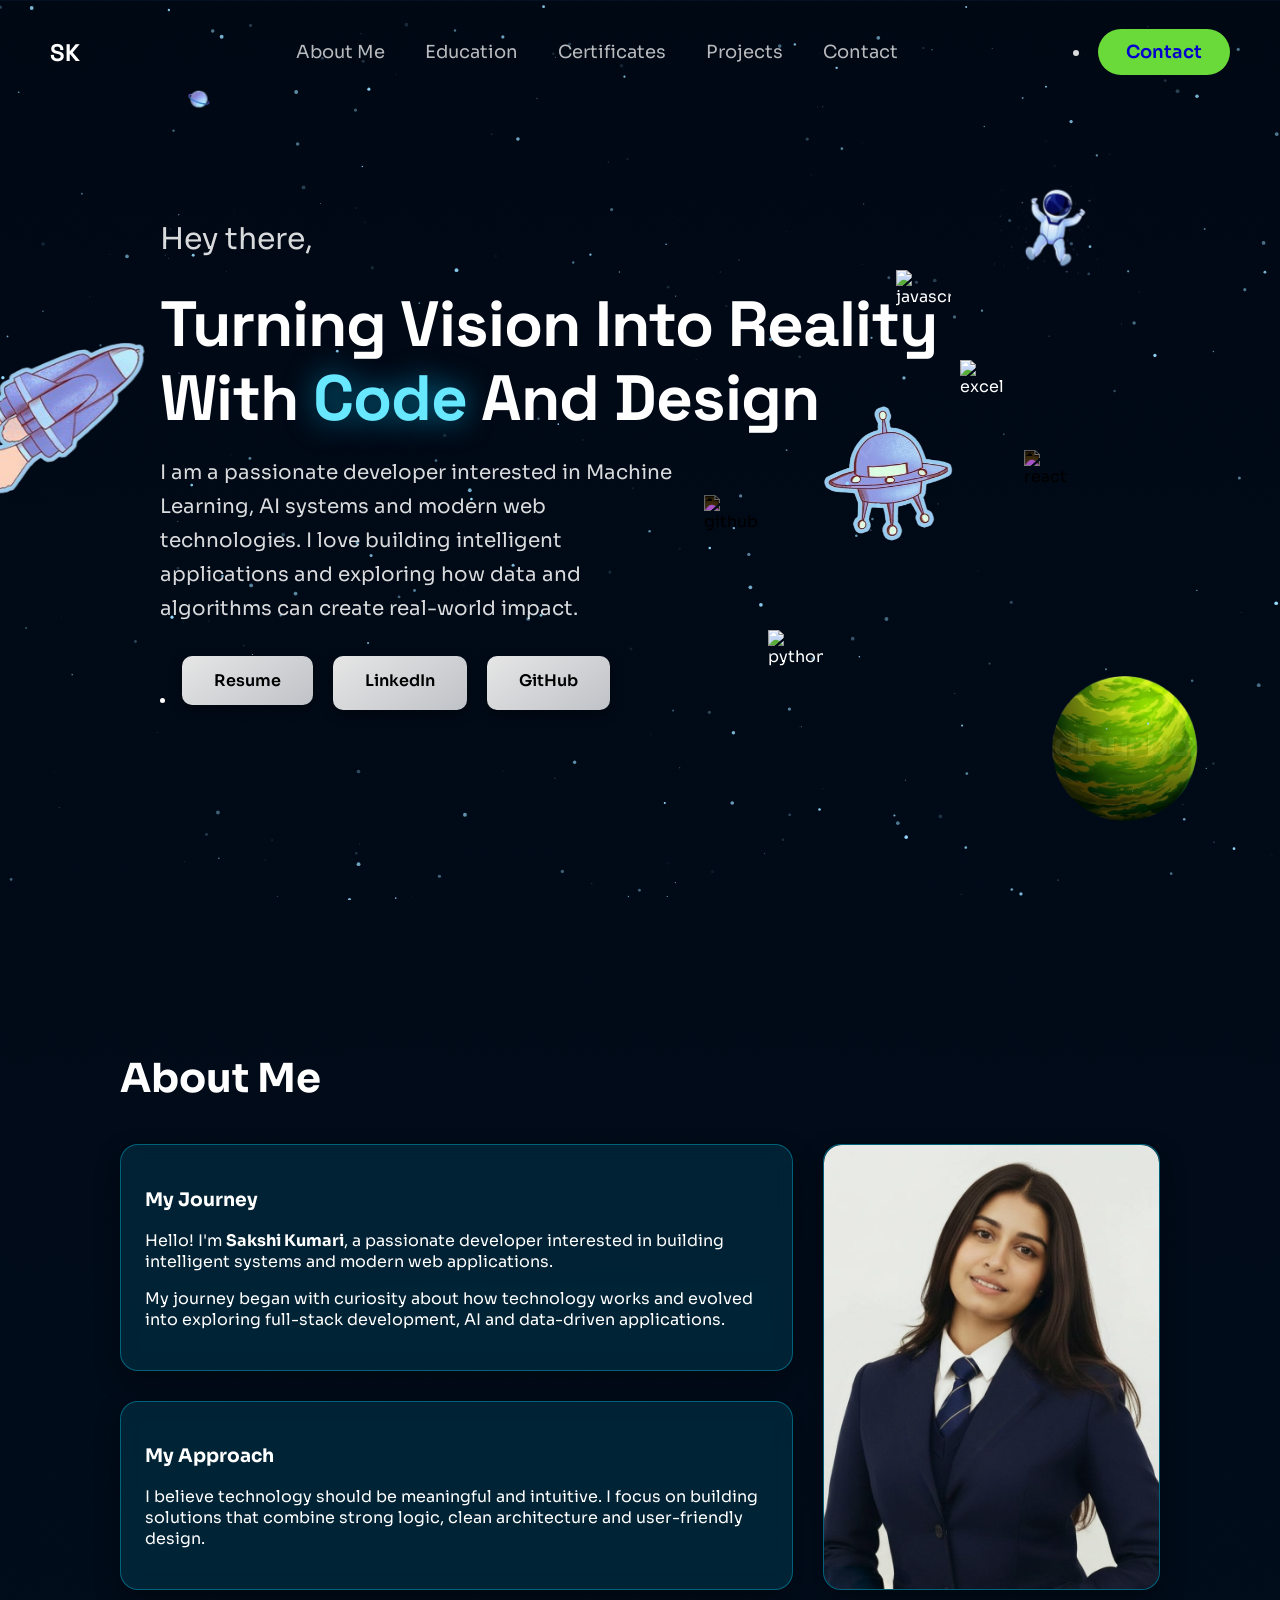
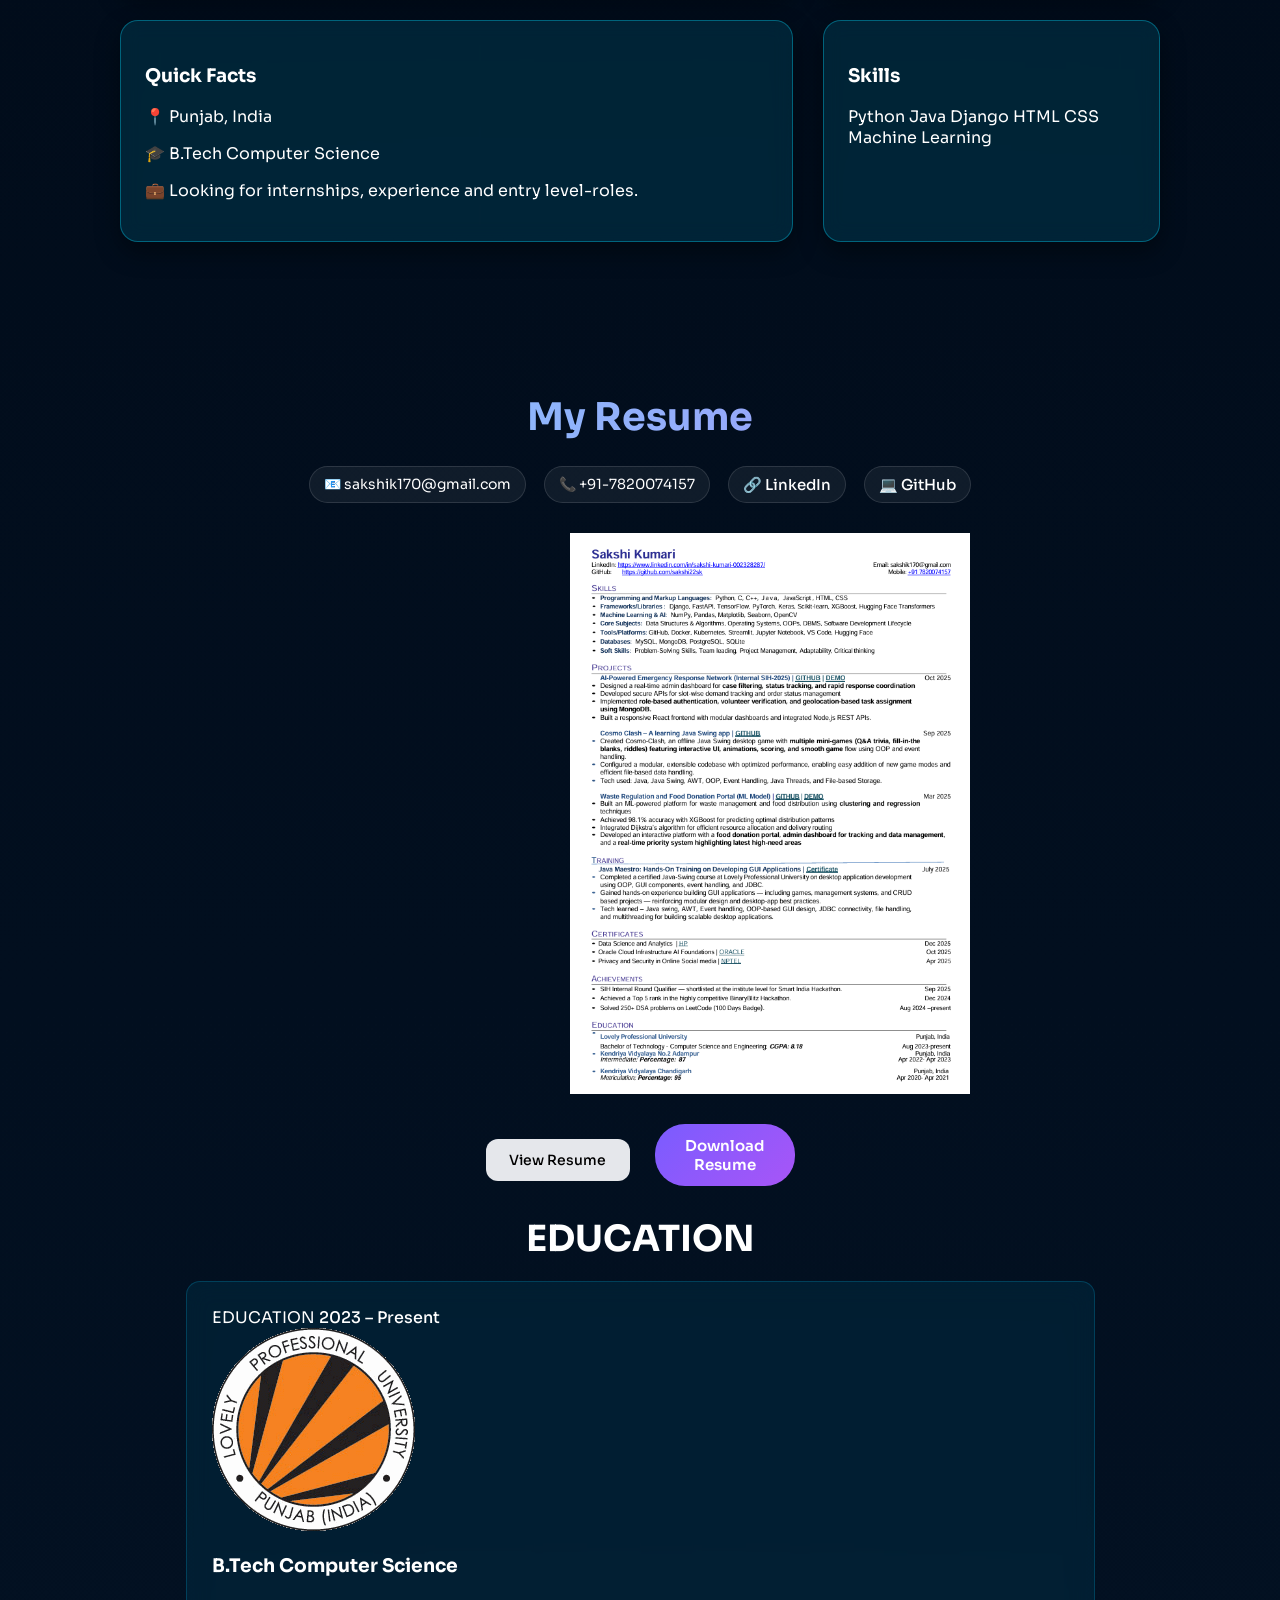
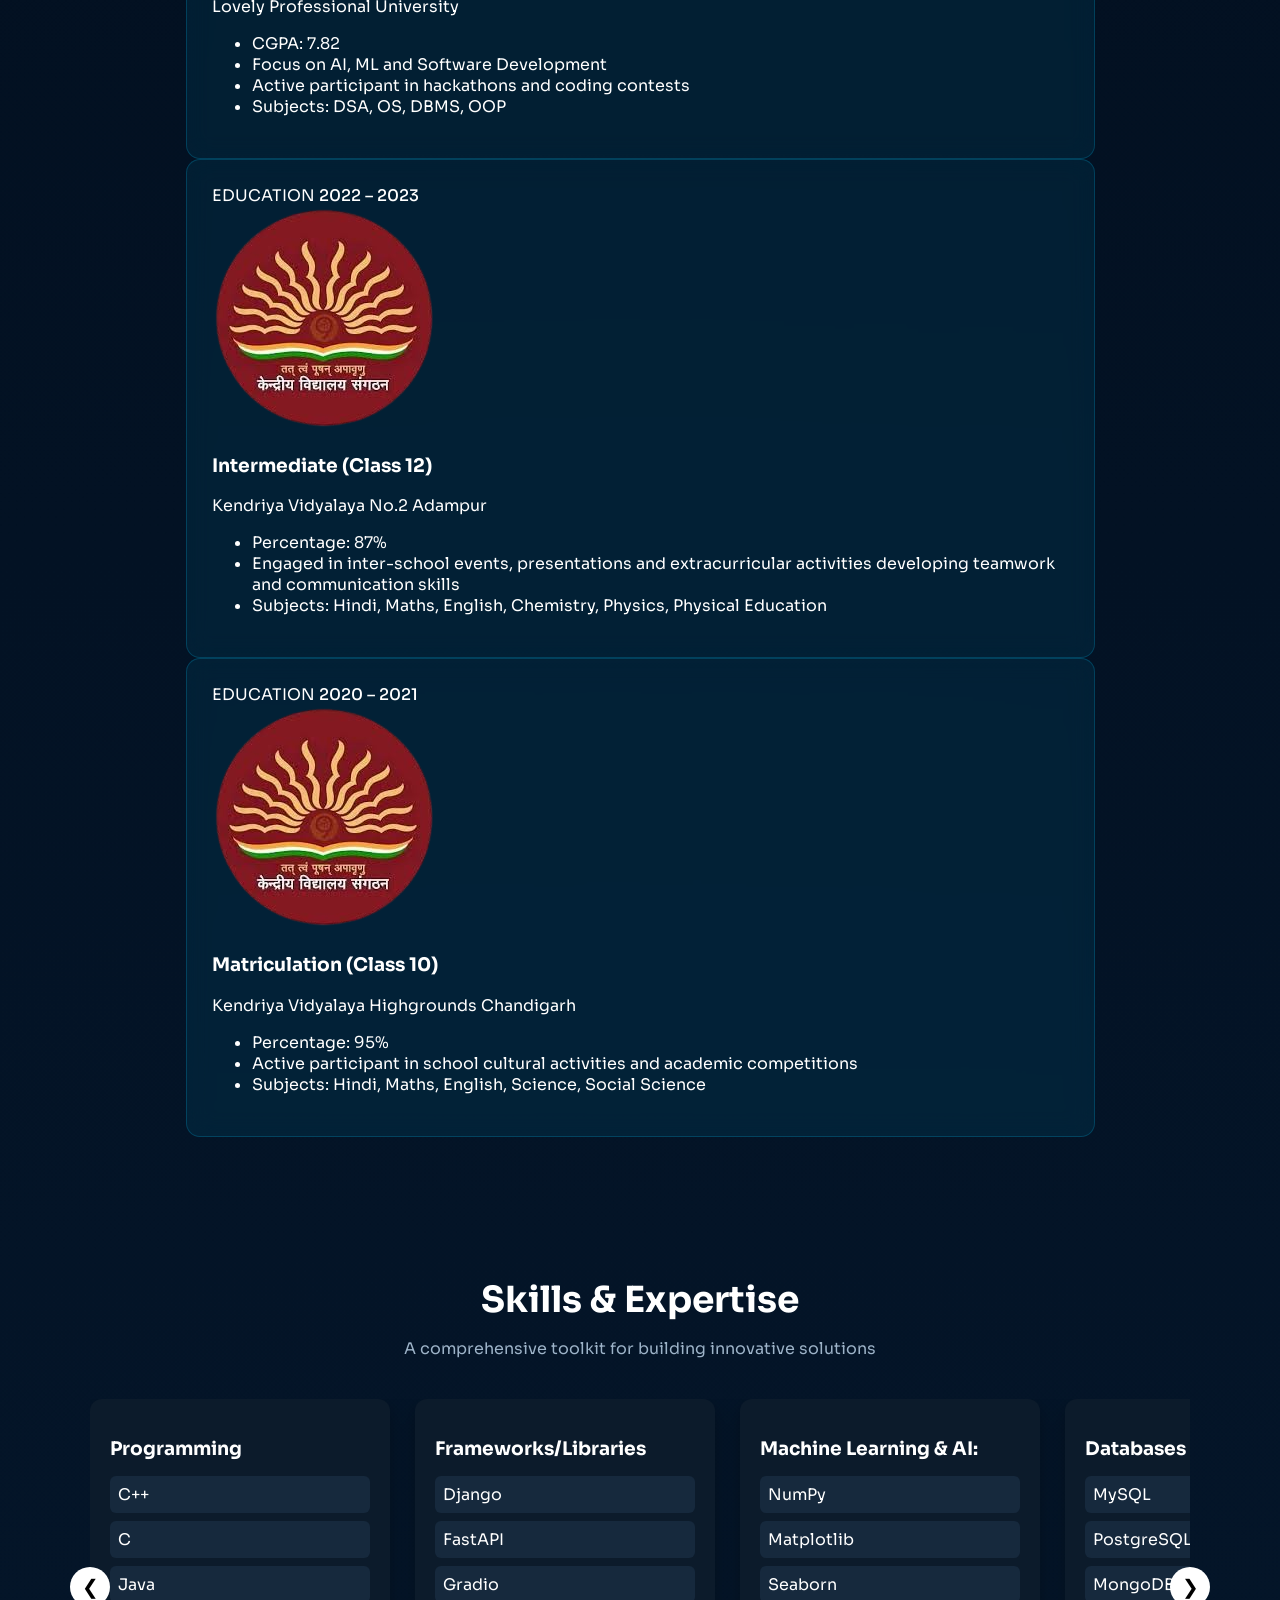
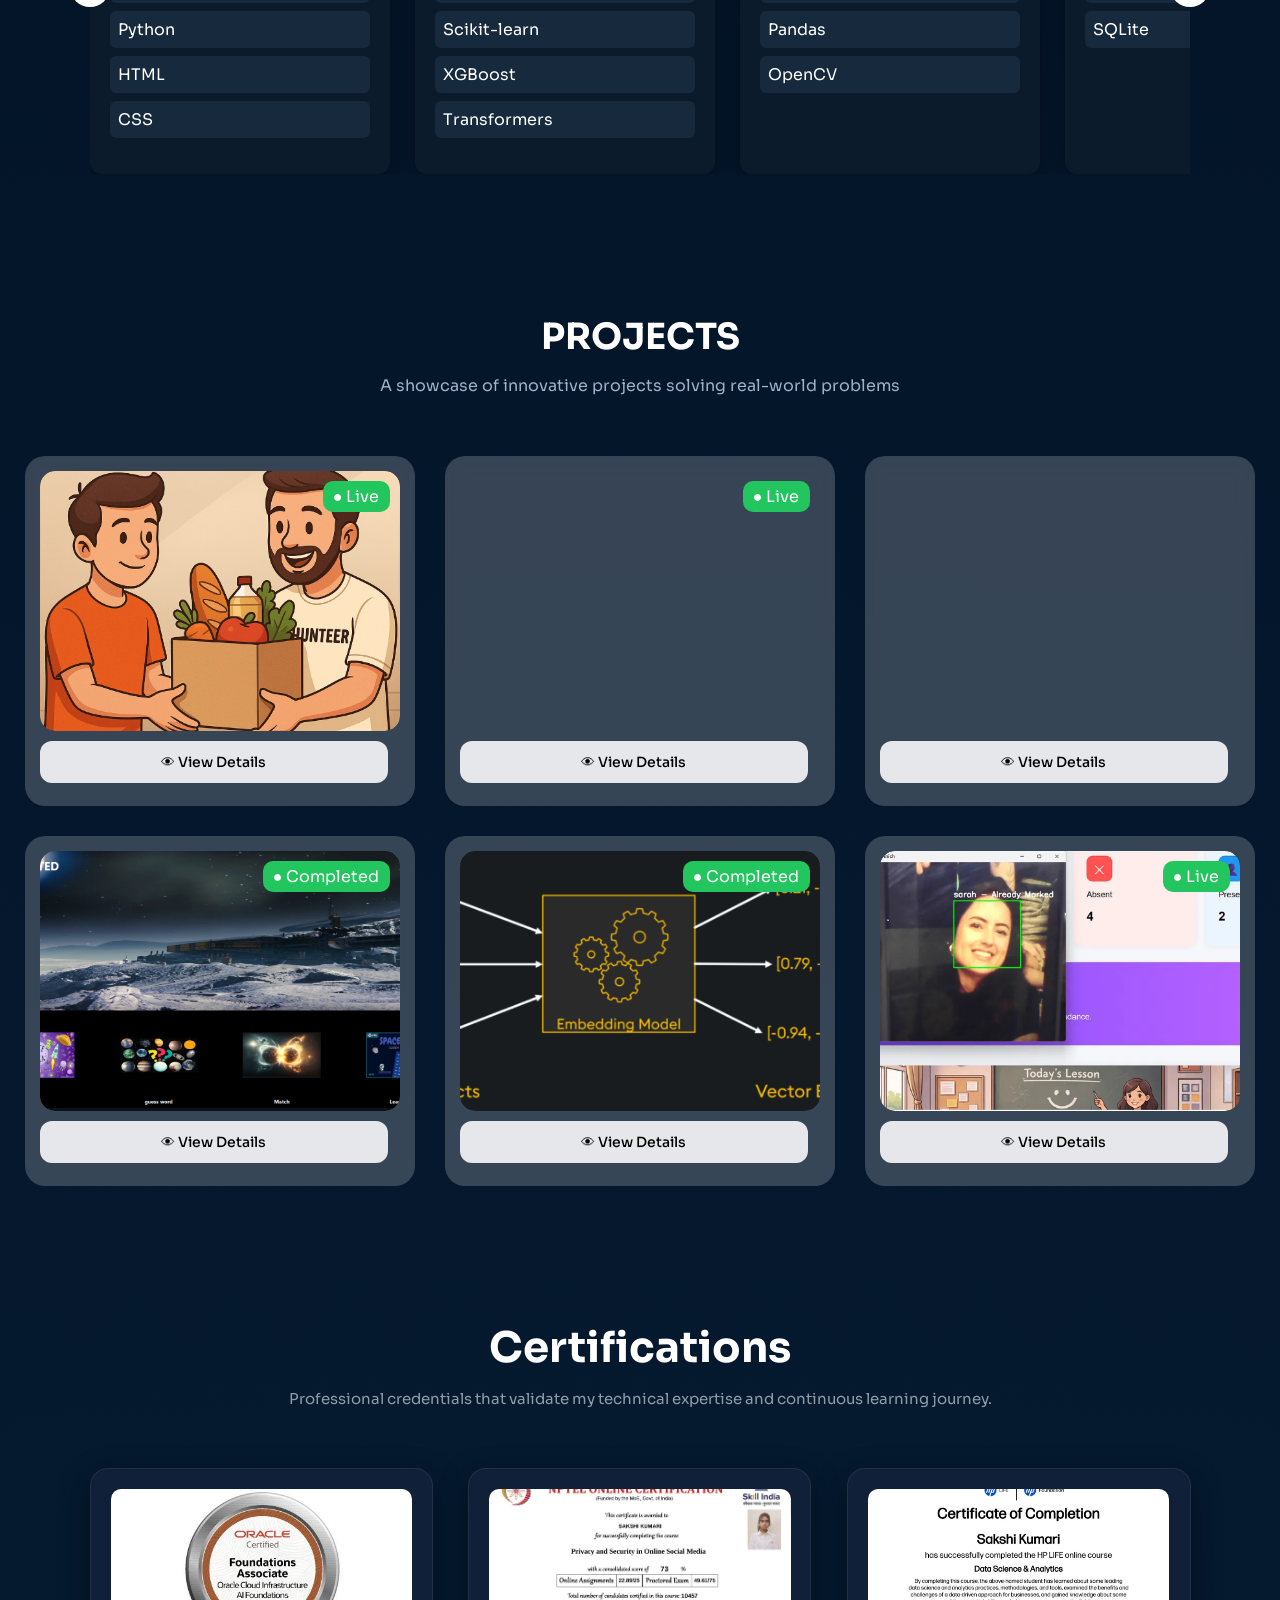
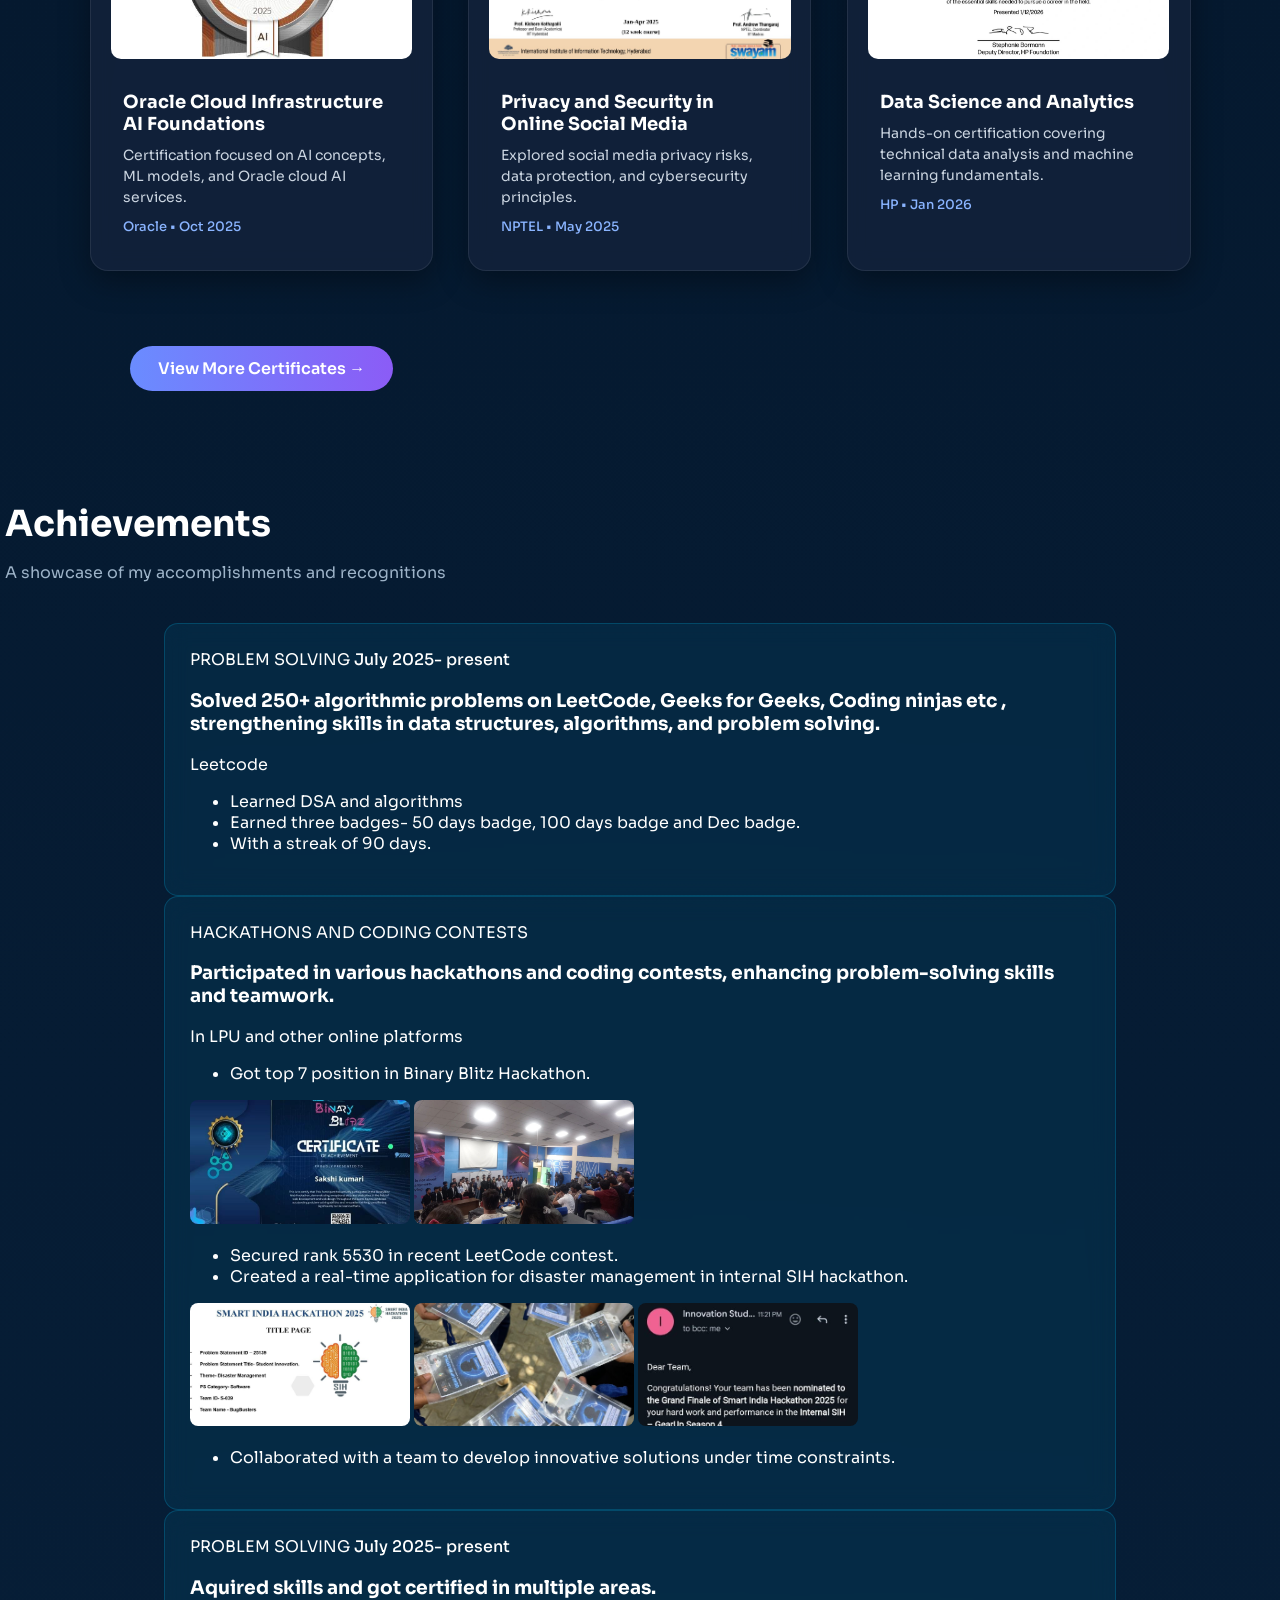
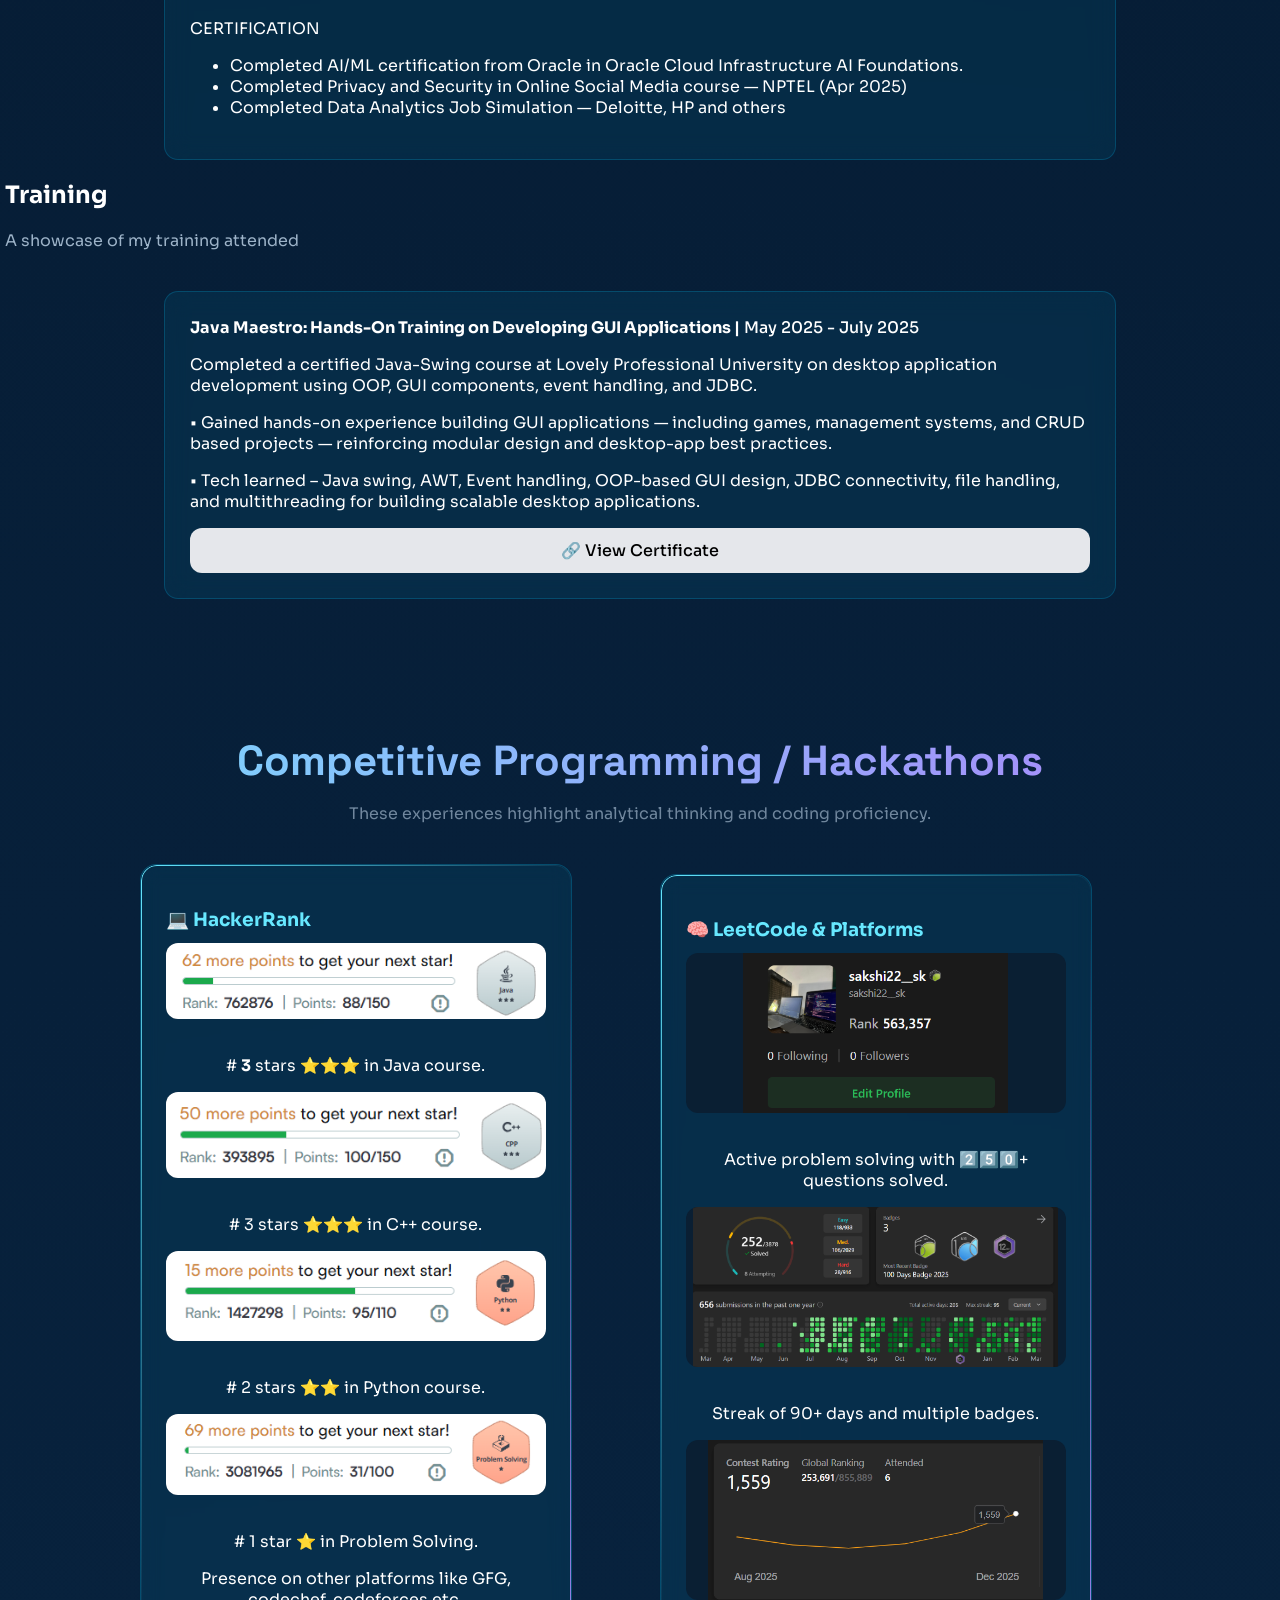
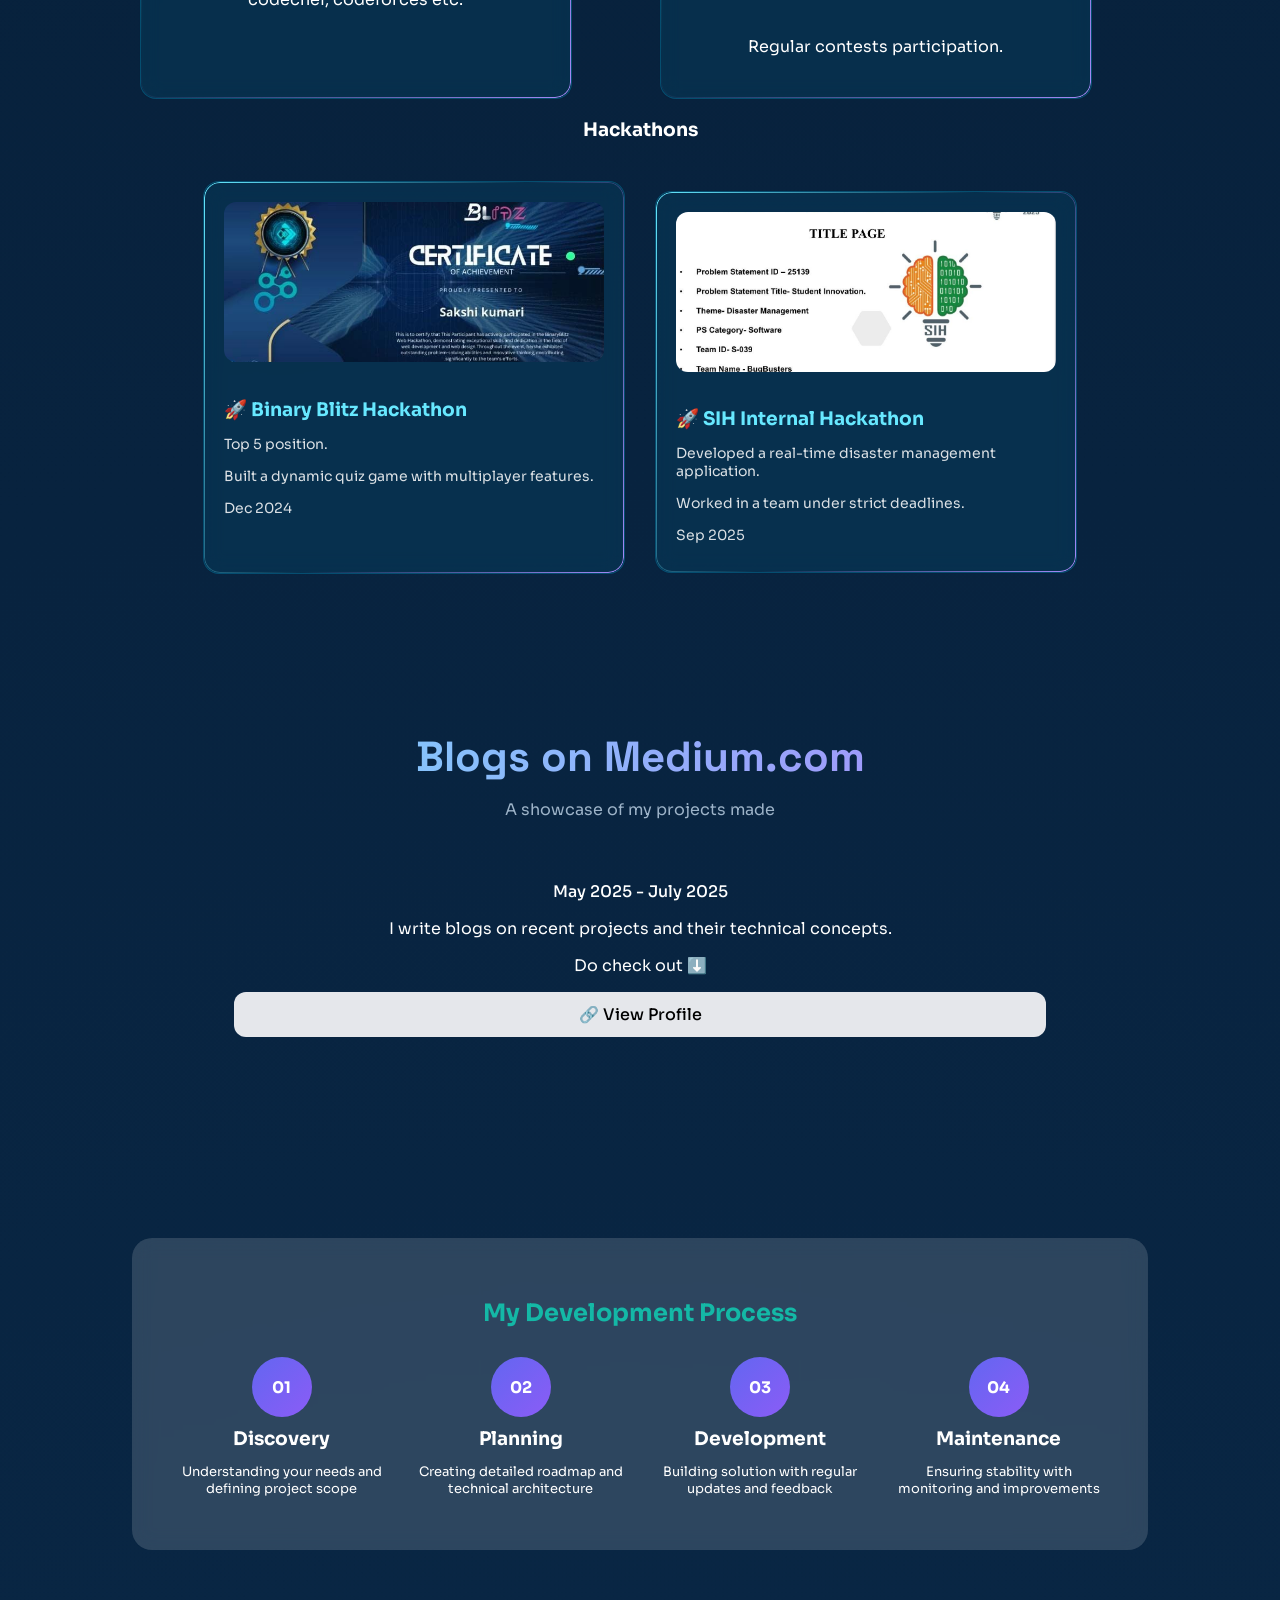
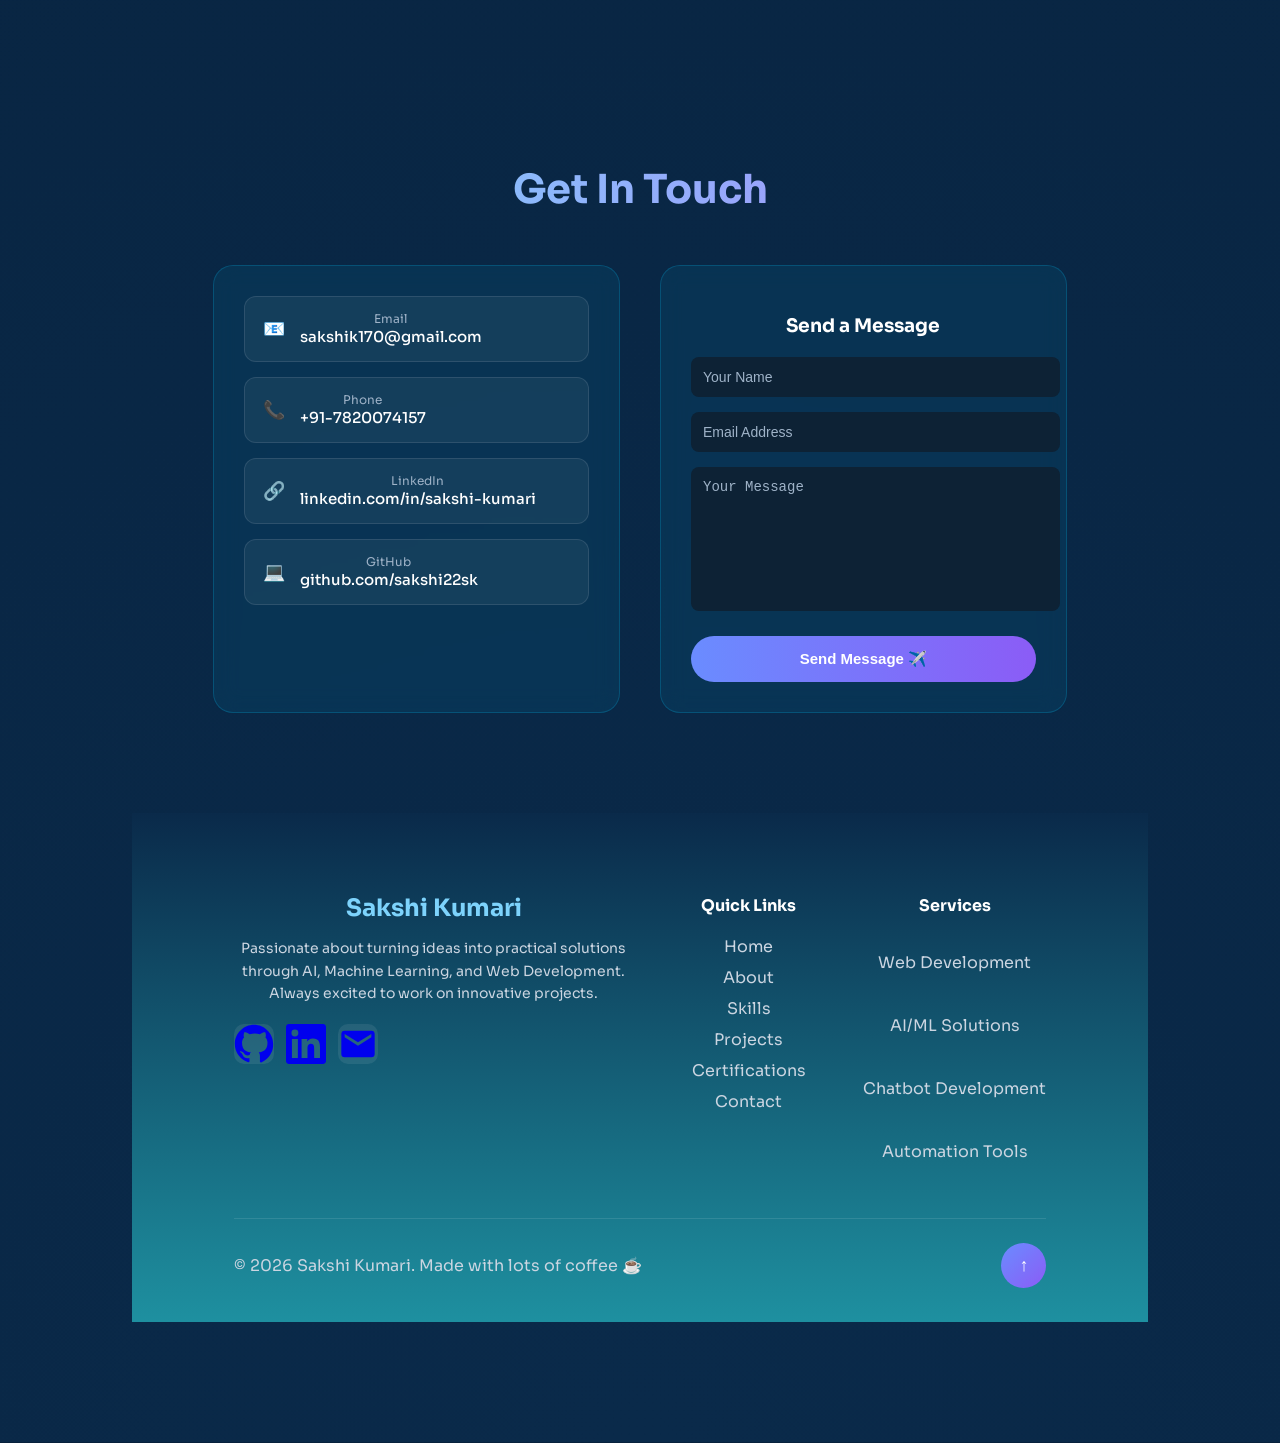
==== index.html @ eabfc0a4 "Initial portfolio commit" ====
<!DOCTYPE html>
<html lang="en">

<head>

<meta charset="UTF-8">
<meta name="viewport" content="width=device-width, initial-scale=1.0">

<title>Sakshi Kumari Portfolio</title>

<link href="https://fonts.googleapis.com/css2?family=Sora:wght@300;400;600;700&family=Space+Grotesk:wght@400;600;700&display=swap" rel="stylesheet">

<link rel="stylesheet" href="styles.css">

</head>


<body>

<!-- SPACE BACKGROUND -->
<canvas id="space"></canvas>


<!-- SPACE OBJECTS -->

<img src="spaceship.png" class="space-object rocket" alt="rocket">
<img src="spaceship1.png" class="space-object ufo" alt="ufo">
<img src="planet.png" class="space-object small-planet" alt="planet">
<img src="astronaut.png" class="space-object astronaut" alt="astronaut">
<img src="green-planet.png" class="space-object big-planet" alt="planet">


<!-- FLOATING TECH ICONS -->

<img src="https://cdn.jsdelivr.net/gh/devicons/devicon/icons/github/github-original.svg" style="filter: invert(1);" width="30" class="tech github" alt="github">
<img src="https://cdn.jsdelivr.net/gh/devicons/devicon/icons/python/python-original.svg" class="tech python" alt="python">
<img src="https://cdn.jsdelivr.net/gh/devicons/devicon/icons/javascript/javascript-original.svg" class="tech js" alt="javascript">
<img src="https://cdn.jsdelivr.net/gh/devicons/devicon/icons/mysql/mysql-original.svg" width="35" style="filter:invert(1)" class="tech react" alt="react">
<img src="https://img.icons8.com/color/96/microsoft-excel-2019.png" class="tech excel" alt="excel">


<!-- NAVBAR -->

<nav class="nav">

<div class="logo">SK</div>

<ul>
<li><a href="#about">About Me</a></li>
<li><a href="#education">Education</a></li>
<li><a href="#certificates">Certificates</a></li>
<li><a href="#projects">Projects</a></li>
<li><a href="#contact">Contact</a></li>
</ul>

<li><a href="#contact" class="contact">Contact</a></li>

</nav>


<!-- HERO -->

<section class="hero" id="home">

<div class="hero-text">

<p class="intro">Hey there,</p>

<h1>
Turning Vision Into Reality  
With <span>Code</span> And Design
</h1>

<p class="hero-description">

I am a passionate developer interested in Machine Learning,
AI systems and modern web technologies.  

I love building intelligent applications and exploring how
data and algorithms can create real-world impact.

</p>

<div class="hero-buttons">

<li><a href="#resume" class="premium-btn">Resume</a></li>
<a href="https://www.linkedin.com/in/sakshi-kumari-002328287" target="_blank" class="premium-btn">
  LinkedIn
</a>
<a href="https://github.com/sakshi22sk" target="_blank" class="premium-btn">
  GitHub
</a>
</div>

</section>

<!-- ABOUT SECTION --><section class="about" id="about">

  <h2 class="about-title">About Me</h2>

  <div class="about-grid">

    <!-- MY JOURNEY -->
    <div class="about-card journey">
      <h3>My Journey</h3>
      <p>
        Hello! I'm <b>Sakshi Kumari</b>, a passionate developer interested in
        building intelligent systems and modern web applications.
      </p>
      <p>
        My journey began with curiosity about how technology works and evolved
        into exploring full-stack development, AI and data-driven applications.
      </p>
    </div>

    <!-- PHOTO -->
    <div class="about-card photo">
      <img src="girl.jpeg" alt="Sakshi Kumari">
    </div>

    <!-- APPROACH -->
    <div class="about-card approach">
      <h3>My Approach</h3>
      <p>
        I believe technology should be meaningful and intuitive.
        I focus on building solutions that combine strong logic,
        clean architecture and user-friendly design.
      </p>
    </div>

    <!-- QUICK FACTS -->
    <div class="about-card facts">
      <h3>Quick Facts</h3>
      <p>📍 Punjab, India</p>
      <p>🎓 B.Tech Computer Science</p>
      <p>💼 Looking for internships, experience and entry level-roles.</p>
    </div>

    <!-- SKILLS -->
    <div class="about-card skills">
      <h3>Skills</h3>
      <div class="skill-list">
        <span>Python</span>
        <span>Java</span>
        <span>Django</span>
        <span>HTML</span>
        <span>CSS</span>
        <span>Machine Learning</span>
      </div>
    </div>

  </div>

</section>

<!-- RESUME -->
 <!-- RESUME SECTION -->
<section class="resume" id="resume">

<h2 class="resume-title">My Resume</h2>

<div class="resume-contact">
<span>📧 sakshik170@gmail.com</span>
<span>📞 +91-7820074157</span>
<span>
<a href="https://www.linkedin.com/in/sakshi-kumari-002328287" target="_blank" class="contact-link" text-color="white">
🔗 LinkedIn
</a>
</span>
<span>
<a href="https://github.com/sakshi22sk" target="_blank" class="contact-link" text-color="white">
💻 GitHub
</a>
</span>
</div>


<img src="cv.png" class="lpu-logo" alt="LPU Logo" style="padding-left: 570px; width: 400px; display:center">

<div class="resume-section">
<div class="resume-buttons">
<a href="https://drive.google.com/file/d/1H1GpTuMDCL6WMLRxGzVk0MqQLKzEWh28/view?usp=sharing" target="_blank" class="resume-btn view-btn">
View Resume
</a>

<a href="resume.pdf" download class="resume-btn download-btn">
Download Resume
</a>
</div>
</div>
</section>

<!-- EDUCATION -->
<section class="resume" id="education">
<H1 align="center" class="resume-section-title">
  EDUCATION 
</H1>
<div class="resume-cards">

<!-- EDUCATION -->
<section class="resume" id="education">
<div class="resume-card" data-category="education">
<div class="resume-card-header">
<span class="tag">EDUCATION</span>
<span class="date">2023 – Present</span>
</div>
<img src="lpu.png" class="lpu-logo" alt="LPU Logo">
<h3>B.Tech Computer Science</h3>
<p class="org">Lovely Professional University</p>

<ul>
<li>CGPA: 7.82</li>
<li>Focus on AI, ML and Software Development</li>
<li>Active participant in hackathons and coding contests</li>
<li>Subjects: DSA, OS, DBMS, OOP</li>
</ul>
</div>


<div class="resume-card" data-category="education">
<div class="resume-card-header">
<span class="tag">EDUCATION</span>
<span class="date">2022 – 2023</span>
</div>
<img src="kv-school.png" class="edu-logo" >
<h3>Intermediate (Class 12)</h3>
<p class="org">Kendriya Vidyalaya No.2 Adampur</p>

<ul>
<li>Percentage: 87%</li>
<li>Engaged in inter-school events, presentations and extracurricular activities developing teamwork and communication skills</li>
<li>Subjects: Hindi, Maths, English, Chemistry, Physics, Physical Education</li>
</ul>
</div>


<div class="resume-card" data-category="education" >
<div class="resume-card-header">
<span class="tag">EDUCATION</span>
<span class="date">2020 – 2021</span>
</div>
<img src="kv-school.png" class="edu-logo">
<h3>Matriculation (Class 10)</h3>
<p class="org">Kendriya Vidyalaya Highgrounds Chandigarh</p>

<ul>
<li>Percentage: 95%</li>
<li>Active participant in school cultural activities and academic competitions</li>
<li>Subjects: Hindi, Maths, English, Science, Social Science</li>
</ul>
</div>

</section>


<div class="resume-cards">


<!-- SKILLS -->
 <section class="skills-section" id="skills">

<h2 class="skills-title">Skills & Expertise</h2>
<p class="skills-subtitle">A comprehensive toolkit for building innovative solutions</p>

<div class="skills-wrapper">

<button class="arrow left">❮</button>

<div class="skills-container">

<!-- CARD 1 -->

<div class="skill-card">
<h3>Programming</h3>
<ul>
<li>C++</li>
<li>C</li>
<li>Java</li>
<li>Python</li>
<li>HTML</li>
<li>CSS</li>
</ul>
</div>

<!-- CARD 2 -->

<div class="skill-card">
<h3>Frameworks/Libraries</h3>
<ul>
<li>Django</li>
<li>FastAPI</li>
<li>Gradio</li>
<li>Scikit-learn</li>
<li>XGBoost</li>
<li>Transformers</li>
</ul>
</div>

<div class="skill-card">
<h3>Machine Learning & AI:</h3>
<ul>
<li>NumPy</li>
<li>Matplotlib</li>
<li>Seaborn</li>
<li>Pandas</li>
<li>OpenCV</li>
</ul>
</div>
<div class="skill-card">
<h3>Databases</h3>
<ul>
<li>MySQL</li>
<li>PostgreSQL</li>
<li>MongoDB</li>
<li>SQLite</li>
</ul>
</div>
<!-- CARD 3 -->

<div class="skill-card">
<h3>Tools & Platforms</h3>
<ul>
<li>MySQL</li>
<li>GitHub</li>
<li>VS Code</li>
<li>Jupyter</li>
<li>Streamlit</li>
<li>MS Excel</li>
</ul>
</div>

<!-- CARD 4 -->

<div class="skill-card">
<h3>Core Subjects</h3>
<ul>
<li>DSA</li>
<li>Operating Systems</li>
<li>OOPs</li>
<li>DBMS</li>
<li>SDLC</li>
</ul>
</div>

<!-- CARD 5 -->

<div class="skill-card">
<h3>Soft Skills</h3>
<ul>
<li>Problem Solving</li>
<li>Team Collaboration</li>
<li>Project Management</li>
<li>Adaptability</li>
<li>Effective Communication</li>
</ul>
</div>

</div>

<button class="arrow right">❯</button>

</div>
</section>

<!-- PROJECTS -->
<section class="projects" id="projects">
<h2 class="skills-title" align="center">PROJECTS</h2>
<p class="skills-subtitle" align="center">A showcase of innovative projects solving real-world problems</p>

<div class="projects-grid">
 <div class="project-card">

  <div class="flip-box">
    <div class="flip-inner">

      <!-- FRONT -->
      <div class="flip-front">
        <img src="food.png" alt="project">
      </div>

      <!-- BACK -->
      <div class="flip-back">
        <h3>Food Demand Prediction Model</h3>
        <p>A gradio enabled Ml model which helps in food demand prediction, food donation and redistribution in seconds.</p>

        <div class="tags">
          <span>Gradio</span>
          <span>ML</span>
          <span>XGboost</span>
        </div>
      </div>

    </div>

    <span class="badge">● Live</span>
  </div>

  <a href="https://github.com/sakshi22sk/Food-Waste-optimizer" target="_blank" class="view-btn">
  👁 View Details
</a>

</div>
<div class="project-card">

  <div class="flip-box">
    <div class="flip-inner">

      <!-- FRONT -->
      <div class="flip-front">
        <img src="resq.png" alt="project">
      </div>

      <!-- BACK -->
      <div class="flip-back">
        <h3>ResQnet</h3>
        <p>Developed ResQNet, a full-stack emergency response platform for real-time incident reporting, volunteer coordination, and resource management using React, Node.js, and MongoDB.</p>

        <div class="tags">
          <span>Node.js</span>
          <span>MongoDB</span>
          <span>React</span>
        </div>
      </div>

    </div>

    <span class="badge">● Live</span>
  </div>

  <a href="https://github.com/sakshi22sk/ResQnet" target="_blank" class="view-btn">
  👁 View Details
</a>

</div>
<div class="project-card">

  <div class="flip-box">
    <div class="flip-inner">

      <!-- FRONT -->
      <div class="flip-front">
        <img src="oracle.png" alt="project">
      </div>

      <!-- BACK -->
      <div class="flip-back">
        <h3>Career Builder Chatbot + Resume Analyzer</h3>
        <p>A conversational AI chatbot designed to assist users in career planning and job searching.</p>

        <div class="tags">
          <span>Career Guidance</span>
          <span>NLP</span>
          <span>Chatbot Development</span>
        </div>
      </div>

    </div>

    <span class="badge">● Live</span>
  </div>

  <a href="https://github.com/sakshi22sk/career_chatbot" target="_blank" class="view-btn">
  👁 View Details
</a>

</div>

<div class="project-card">

  <div class="flip-box">
    <div class="flip-inner">

      <!-- FRONT -->
      <div class="flip-front">
        <img src="cosmo.png" alt="project">
      </div>

      <!-- BACK -->
      <div class="flip-back">
        <h3>Cosmo Clash- Quiz game</h3>
        <p>A Java Swing-based Quiz Gaming Application featuring login, MCQ quizzes, riddles, state-capital match, and leaderboard with CSV-based data storage.</p>

        <div class="tags">
          <span>Java</span>
          <span>Swing</span>
          <span>Quiz</span>
        </div>
      </div>

    </div>

    <span class="badge">● Completed</span>
  </div>

  <a href="https://github.com/sakshi22sk/Cosmo-Clash-" target="_blank" class="view-btn">
  👁 View Details
</a>

</div>

<div class="project-card">

  <div class="flip-box">
    <div class="flip-inner">

      <!-- FRONT -->
      <div class="flip-front">
        <img src="vector.png" alt="project">
      </div>

      <!-- BACK -->
      <div class="flip-back">
        <h3>Vector embdeddings</h3>
        <p>A project focused on creating and utilizing vector embeddings of various languages.</p>

        <div class="tags">
          <span>Transformer</span>
          <span>Tokenizer</span>
          <span>NLP</span>
        </div>
      </div>

    </div>

    <span class="badge">● Completed</span>
  </div>

  <a href="https://github.com/sakshi22sk/vector-embedding" target="_blank" class="view-btn">
  👁 View Details
</a>

</div>

<div class="project-card">

  <div class="flip-box">
    <div class="flip-inner">

      <!-- FRONT -->
      <div class="flip-front">
        <img src="Attend.png" alt="project">
      </div>

      <!-- BACK -->
      <div class="flip-back">
        <h3>AttendEase</h3>
        <p>A smart attendance management system leveraging facial recognition and machine learning for accurate attendance tracking.</p>

        <div class="tags">
          <span>Face Recognition</span>
          <span>OpenCV</span>
          <span>KNN</span>
        </div>
      </div>

    </div>

    <span class="badge">● Live</span>
  </div>

  <a href="https://github.com/sakshi22sk/AttendEase" target="_blank" class="view-btn">
  👁 View Details
</a>

</div>
</div>  

<!-- CERTIFICATES -->

<section class="certifications" id="certificates">

<h2 class="cert-title">Certifications</h2>
<p class="cert-subtitle">
Professional credentials that validate my technical expertise and continuous learning journey.
</p>

<div class="cert-grid">

  <!-- Oracle -->

<div class="cert-card">
<img src="oracle_AI.jfif" alt="Oracle AI Foundations">
<h3>Oracle Cloud Infrastructure AI Foundations</h3>
<p>Certification focused on AI concepts, ML models, and Oracle cloud AI services.</p>
<span class="cert-org">Oracle • Oct 2025</span>
</div>


<!-- NPTEL -->

<div class="cert-card">
<img src="nptel_social_media.jfif" alt="NPTEL certificate">
<h3>Privacy and Security in Online Social Media</h3>
<p>Explored social media privacy risks, data protection, and cybersecurity principles.</p>
<span class="cert-org">NPTEL • May 2025</span>
</div>

<!-- HP -->

<div class="cert-card">
<img src="hp_data_analysis.jfif" alt="HP Data Science Certificate">
<h3>Data Science and Analytics</h3>
<p>Hands-on certification covering technical data analysis and machine learning fundamentals.</p>
<span class="cert-org">HP • Jan 2026</span>
</div>
<div class="cert-more">
<a href="certifications.html" class="view-more-btn">
View More Certificates →
</a>
</div>
</ul>
</section>

<!-- ACHIEVEMENTS -->
 <section id="achievements">
  
 
<h2 class="skills-title">Achievements</h2>
<p class="skills-subtitle"> A showcase of my accomplishments and recognitions</p>

<div class="resume-card" data-category="extra">
<div class="resume-card-header">
  
<span class="tag">PROBLEM SOLVING </span>
<span class="date">July 2025- present</span>
</div>

<h3>Solved 250+ algorithmic problems on LeetCode, Geeks for Geeks, Coding ninjas etc , strengthening skills in data structures, algorithms, and problem solving. </h3>
<p class="org">Leetcode</p>

<ul>
<li>Learned DSA and algorithms</li>
<li>Earned three badges- 50 days badge, 100 days badge and Dec badge. </li>
<li>With a streak of 90 days. </li>
</ul>
</div>

<div class="resume-card" data-category="extra">
<div class="resume-card-header">
<span class="tag">HACKATHONS AND CODING CONTESTS </span>
</div>

<h3>Participated in various hackathons and coding contests, enhancing problem-solving skills and teamwork.</h3>
<p class="org">In LPU and other online platforms</p>

<ul>
<li>Got top 7 position in Binary Blitz Hackathon.</li>
</ul>
<div class="image-row">
<img src="bb.jfif" class="achievement-img">
<img src="bb2.jfif" class="achievement-img">
</div>
<ul>
<li>Secured rank 5530 in recent LeetCode contest.</li>
<li>Created a real-time application for disaster management in internal SIH hackathon.</li>
</ul>
<div class="image-row">
<img src="SIH.jfif" class="achievement-img">
<img src="SIH3.jfif" class="achievement-img">
<img src="SIH2.jfif" class="achievement-img">
</div>
<ul>
<li>Collaborated with a team to develop innovative solutions under time constraints.</li>
</ul>
</div>
<div class="resume-card" data-category="extra">
<div class="resume-card-header">
<span class="tag">PROBLEM SOLVING </span>
<span class="date">July 2025- present</span>
</div>

<h3>Aquired skills and got certified in multiple areas. </h3>
<p class="org">CERTIFICATION</p>
<ul>
<li>Completed AI/ML certification from Oracle in Oracle Cloud Infrastructure AI Foundations.</li>
<li>Completed Privacy and Security in Online Social Media course — NPTEL (Apr 2025)</li>
<li>Completed Data Analytics Job Simulation — Deloitte, HP and others </li>
</ul>
</div>
<h2>
   Training 
</h2>
<p class="skills-subtitle">A showcase of my training attended</p>
<div class="resume-card" data-category="extra">
<div class="resume-card-header">
<span class="tag"><b>Java Maestro: Hands-On Training on Developing GUI Applications |</b></span>
<span class="date">May 2025 - July 2025</span>
<p>Completed a certified Java-Swing course at Lovely Professional University on desktop application development
using OOP, GUI components, event handling, and JDBC.
</p>
<p>
• Gained hands-on experience building GUI applications — including games, management systems, and CRUD
based projects — reinforcing modular design and desktop-app best practices.</p>
<p>
• Tech learned – Java swing, AWT, Event handling, OOP-based GUI design, JDBC connectivity, file handling,
and multithreading for building scalable desktop applications.</p>
<a href="https://files.lpu.in/umsweb/skilldevcourse/SkillDevelopmentCertificates/12306499_834_20_08_2025.pdf?_gl=1*15qwgbv*_gcl_au*MTk2ODczMDM0NC4xNzU0ODg5NDIy" target="_blank" class="cert-btn">🔗 View Certificate</a>
  
</div>

 </section>
<!-- EXtra curricular -->
<section class="cp-section" id="cp">

<h2 class="cp-title">Competitive Programming / Hackathons</h2>

<p class="cp-sub">
These experiences highlight analytical thinking and coding proficiency.
</p>

<div class="cp-container">

    <!-- LEFT : HACKERRANK -->
    <div class="cp-card">
        <h3>💻 HackerRank</h3>

        <img src="java_hr.png" class="cp-img">
        <p># <b>3</b> stars ⭐⭐⭐ in Java course.</p>

        <img src="cpp_hr.png" class="cp-img">
        <p># 3 stars ⭐⭐⭐ in C++ course.</p>

        <img src="python_hr.png" class="cp-img">
        <p># 2 stars ⭐⭐ in Python course.</p>

        <img src="ps_hr.png" class="cp-img">
        <p># 1 star ⭐ in Problem Solving.</p>
        <p>Presence on other platforms like GFG, codechef, codeforces etc. </p>
    </div>

    <!-- RIGHT : LEETCODE -->
    <div class="cp-card">
        <h3>🧠 LeetCode & Platforms</h3>

        <img src="profile_lc.png" class="cp-img">
        <p>Active problem solving with 2️⃣5️⃣0️⃣+ questions solved.</p>

        <img src="leetcode.png" class="cp-img">
        <p>Streak of 90+ days and multiple badges. </p>

        <img src="contest.png" class="cp-img">
        <p>Regular contests participation.</p>
    </div>

</div>

<!-- BELOW : HACKATHONS -->
<!-- BELOW : HACKATHONS -->
 <h3><b> Hackathons</b></h3>
<div class="cp-bottom">
    <div class="hackathon-row">

        <!-- CARD 1 -->
        <div class="cp-card hackathon-box">
            <img src="bb.jfif" class="cp-img">

            <h3>🚀 Binary Blitz Hackathon</h3>

            <p>Top 5 position.</p>
            <p>Built a dynamic quiz game with multiplayer features.</p>
            <p>Dec 2024</p>
            
        </div>

        <!-- CARD 2 -->
        <div class="cp-card hackathon-box">
            <img src="SIH.jfif" class="cp-img" alt="SIH">

            <h3>🚀 SIH Internal Hackathon</h3>

            <p>Developed a real-time disaster management application.</p>
            <p>Worked in a team under strict deadlines.</p>
            <p>Sep 2025</p>
        </div>

    </div>

</div>
<!-- Publications -->
 <section class="publications" id="publications">
 <br>
 <h2>
    Blogs on Medium.com
</h2>
<p class="skills-subtitle">A showcase of my projects made</p>
<br class="resume-card" data-category="extra">
<div class="resume-card-header">
<span class="date">May 2025 - July 2025</span>
<p>I write blogs on recent projects and their technical concepts. </p>
<p>Do check out ⬇️</p>

<a href="https://medium.com/@sakshik170" target="_blank" class="cert-btn">🔗 View Profile</a>
  
</br>
 </section>
<!-- progress bar card -->
 <section class="process-section">

  <h2>My Development Process</h2>

  <div class="process-grid">

    <div class="process-card">
      <div class="circle">01</div>
      <h3>Discovery</h3>
      <p>Understanding your needs and defining project scope</p>
    </div>

    <div class="process-card">
      <div class="circle">02</div>
      <h3>Planning</h3>
      <p>Creating detailed roadmap and technical architecture</p>
    </div>

    <div class="process-card">
      <div class="circle">03</div>
      <h3>Development</h3>
      <p>Building solution with regular updates and feedback</p>
    </div>

    <div class="process-card">
      <div class="circle">04</div>
      <h3>Maintenance</h3>
      <p>Ensuring stability with monitoring and improvements</p>
    </div>

  </div>

</section>
<!-- CONTACT ME -->
 <section class="contact-section" id="contact">

<h2 class="contact-title">Get In Touch</h2>

<div class="contact-container">

  <!-- LEFT SIDE -->
  <div class="contact-left">
<div class="contact-item">
  <span class="icon">📧</span>
  <div>
    <p>Email</p>
    <a href="mailto:sakshik170@gmail.com" class="contact-link">
      sakshik170@gmail.com
    </a>
  </div>
</div>

<div class="contact-item">
  <span class="icon">📞</span>
  <div>
    <p>Phone</p>
    <a href="tel:+917820074157" class="contact-link">
      +91-7820074157
    </a>
  </div>
</div>

<div class="contact-item">
  <span class="icon">🔗</span>
  <div>
    <p>LinkedIn</p>
    <a href="https://linkedin.com/in/sakshi-kumari" target="_blank" class="contact-link">
      linkedin.com/in/sakshi-kumari
    </a>
  </div>
</div>

<div class="contact-item">
  <span class="icon">💻</span>
  <div>
    <p>GitHub</p>
    <a href="https://github.com/sakshi22sk" target="_blank" class="contact-link">
      github.com/sakshi22sk
    </a>
  </div>
</div>

  </div>


  <!-- RIGHT SIDE -->
  <div class="contact-right">

    <h3>Send a Message</h3>
<form id="contact-form" class="contact-form">
  <input type="text" name="name" placeholder="Your Name" required>
  <input type="email" name="email" placeholder="Email Address" required>
  <textarea name="message" placeholder="Your Message" required></textarea>
  <button type="submit">Send Message ✈️</button>
</form>

  </div>

</div>

</section>
<!-- FOOTER-->
 <footer class="footer">

  <div class="footer-container">

    <!-- LEFT -->
    <div class="footer-left">
      <h2 class="footer-logo">Sakshi Kumari</h2>
      <p>
        Passionate about turning ideas into practical solutions through AI,
        Machine Learning, and Web Development. Always excited to work on innovative projects.
      </p>

      <div class="footer-icons">

  <!-- GitHub -->
  <a href="https://github.com/sakshi22sk" target="_blank">
    <svg viewBox="0 0 24 24" fill="currentColor">
      <path d="M12 .5C5.73.5.5 5.73.5 12a11.5 11.5 0 008 10.95c.58.1.79-.25.79-.55v-2.02c-3.26.71-3.95-1.57-3.95-1.57-.54-1.38-1.32-1.75-1.32-1.75-1.08-.74.08-.72.08-.72 1.2.08 1.83 1.23 1.83 1.23 1.06 1.82 2.78 1.3 3.46 1 .1-.77.42-1.3.76-1.6-2.6-.3-5.33-1.3-5.33-5.78 0-1.27.46-2.3 1.22-3.1-.12-.3-.53-1.5.12-3.12 0 0 1-.32 3.3 1.2a11.5 11.5 0 016 0c2.3-1.52 3.3-1.2 3.3-1.2.65 1.62.24 2.82.12 3.12.76.8 1.22 1.83 1.22 3.1 0 4.5-2.74 5.48-5.35 5.78.43.37.81 1.1.81 2.22v3.3c0 .3.21.66.8.55A11.5 11.5 0 0023.5 12C23.5 5.73 18.27.5 12 .5z"/>
    </svg>
  </a>

  <!-- LinkedIn -->
  <a href="https://linkedin.com/in/sakshi-kumari" target="_blank">
    <svg viewBox="0 0 24 24" fill="currentColor">
      <path d="M20.45 20.45h-3.55v-5.57c0-1.33-.03-3.05-1.86-3.05-1.86 0-2.14 1.45-2.14 2.95v5.67H9.35V9h3.4v1.56h.05c.47-.9 1.63-1.86 3.35-1.86 3.58 0 4.24 2.36 4.24 5.43v6.32zM5.34 7.43a2.06 2.06 0 110-4.12 2.06 2.06 0 010 4.12zM7.12 20.45H3.56V9h3.56v11.45zM22.22 0H1.78C.8 0 0 .8 0 1.78v20.44C0 23.2.8 24 1.78 24h20.44c.98 0 1.78-.8 1.78-1.78V1.78C24 .8 23.2 0 22.22 0z"/>
    </svg>
  </a>

  <!-- Email -->
  <a href="mailto:sakshik170@gmail.com">
    <svg viewBox="0 0 24 24" fill="currentColor">
      <path d="M20 4H4a2 2 0 00-2 2v12a2 2 0 002 2h16a2 2 0 002-2V6a2 2 0 00-2-2zm0 4l-8 5-8-5V6l8 5 8-5v2z"/>
    </svg>
  </a>

</div>
    </div>

    <!-- MIDDLE -->
    <div class="footer-links">
      <h4>Quick Links</h4>
      <a href="#home">Home</a>
      <a href="#about">About</a>
      <a href="#skills">Skills</a>
      <a href="#projects">Projects</a>
      <a href="#certifications">Certifications</a>
      <a href="#contact">Contact</a>
    </div>

    <!-- RIGHT -->
    <div class="footer-services">
      <h4>Services</h4>
      <p>Web Development</p>
      <p>AI/ML Solutions</p>
      <p>Chatbot Development</p>
      <p>Automation Tools</p>
    </div>

  </div>

  <!-- BOTTOM -->
  <div class="footer-bottom">
    <p>© 2026 Sakshi Kumari. Made with lots of coffee ☕</p>

    <button id="backToTop">↑</button>
  </div>

</footer>
</section>
<script src="https://cdn.jsdelivr.net/npm/emailjs-com@3/dist/email.min.js"></script>
<script src="script.js"></script>
<div id="toast" class="toast">Message Sent Successfully 🚀</div>
</body>
</br>
---- styles.css ----
/* ================= GLOBAL ================= */

body{
margin:0;  /* adjust based on navbar height */
font-family:'Sora',sans-serif;
color:white;
overflow-x:hidden;
background:radial-gradient(circle at bottom,#0a2a4a,#000814);
}

html{
scroll-behavior:smooth;
}
.resume-card{

background:rgba(0,200,255,.08);
border:1px solid rgba(0,200,255,.2);

border-radius:14px;
padding:25px;

backdrop-filter:blur(12px);

width:900px;
max-width:90%;
margin:0 auto;

transition:.3s;

}

/* ================= SPACE CANVAS ================= */

canvas{
position:fixed;
top:0;
left:0;
width:100%;
height:100%;
z-index:0;
}

.date{
color:white;
font-weight:500;
}

/* ================= NAVBAR ================= */
/* NAV LINKS FIX */

.nav ul li a {
color: white;
text-decoration: none;
font-size: 18px;
opacity: 0.85;
transition: 0.3s;
}

/* HOVER EFFECT */

.nav ul li a:hover {

opacity: 1;
color:#67e8ff;
text-shadow:0 0 10px rgba(0,200,255,0.7);
}

.contact{
background:linear-gradient(90deg,#7a5cff,#a855f7);
border:none;
text-decoration: none;
}
/* ACTIVE LINK (optional highlight) */

.nav ul li a.active {
color: #67e8ff;
text-shadow: 0 0 10px rgba(103,232,255,0.7);
}
.nav{
position:fixed;
top:0;
left:0;
width:100%;
padding:25px 50px;
display:flex;
justify-content:space-between;
align-items:center;
z-index:10;
box-sizing:border-box;
}

.resume-cards{
display:flex;
flex-direction:column;
gap:30px;
align-items:center;
}

.logo{
font-family:'Space Grotesk';
font-size:24px;
font-weight:700;
}

.nav ul{
display:flex;
gap:40px;
list-style:none;
}

.nav li{
cursor:pointer;
font-size:18px;
opacity:.85;
}

.contact{
background:#7CFF41;
border:none;
padding:12px 28px;
border-radius:25px;
cursor:pointer;
font-weight:600;
}


/* ================= HERO ================= */

.hero{
position:relative;
height:100vh;
display:flex;
align-items:center;
padding-left:160px;
z-index:5;
}

.hero-text{
max-width:900px;
}

.intro{
font-size:30px;
opacity:.85;
}

.hero-text h1{
font-family:'Space Grotesk';
font-size:64px;
line-height:1.15;
margin:10px 0 20px 0;
font-weight:700;
letter-spacing:-1px;
}

.hero-text span{
color:#67e8ff;
text-shadow:0 0 30px rgba(0,200,255,.6);
}

.hero-description{
font-size:20px;
line-height:1.7;
opacity:.85;
max-width:520px;
margin-top:10px;
}


/* ================= BUTTONS ================= */

.hero-buttons{
margin-top:30px;
display:flex;
gap:20px;
}

.hero,
.about,
.resume{
position:relative;
z-index:5;
}
.premium-btn{
display:inline-block;
text-align:center;
text-decoration:none;   /* removes underline */
color:#000;             /* same as other buttons */
}
.premium-btn{
position:relative;
background:linear-gradient(145deg,#e6e6e6,#bfc2c7);
color:#000;
border:none;
padding:14px 32px;
font-size:16px;
font-weight:600;
border-radius:10px;
cursor:pointer;
box-shadow:0 4px 12px rgba(0,0,0,.4);
transition:all .25s ease;
overflow:hidden;
}

.premium-btn:hover{
transform:translateY(-3px);
box-shadow:0 10px 25px rgba(0,0,0,.5);
}

.premium-btn:active{
transform:scale(.96);
}


/* ================= FLOATING SPACE OBJECTS ================= */

.space-object{
position:fixed;
z-index:-2;
pointer-events:none;
}

.rocket{
left:-25px;
top:320px;
width:180px;
}

.ufo{
right:320px;
top:320px;
width:140px;
}

.small-planet{
top:80px;
left:160px;
width:60px;
}

.big-planet{
right:40px;
bottom:40px;
width:230px;
}

.astronaut{
top:180px;
right:180px;
width:110px;
}


/* ================= TECH ICONS ================= */

.tech{
position: fixed;
width:55px;
z-index:-2;
animation:floatTech 5s ease-in-out infinite;
}

.github{ top:55%; left:55%; }
.python{ top:70%; left:60%; }
.js{ top:30%; left:70%; }
.react{ top:50%; left:80%; }
.excel{ top:40%; left:75%; }


/* ================= ABOUT SECTION ================= */

.about{
position:relative;
z-index:5;
max-width:1200px;
margin:auto;
padding:120px 120px;
}

.about-title{
font-size:40px;
margin-bottom:40px;
}

.about-grid{
display:grid;
grid-template-columns:2fr 1fr;
grid-template-areas:
"journey photo"
"approach photo"
"facts skills";
gap:30px;
}

.about-card{
background:rgba(0,200,255,.12);
border:1px solid rgba(0,220,255,.35);
border-radius:18px;
padding:24px;
backdrop-filter:blur(10px);
box-shadow:0 10px 25px rgba(0,0,0,.4);
transition:.3s;
}

.about-card:hover{
transform:translateY(-6px);
box-shadow:0 15px 35px rgba(0,0,0,.5);
}

.journey{ grid-area:journey; }
.approach{ grid-area:approach; }
.facts{ grid-area:facts; }
.skills{ grid-area:skills; }


/* ================= PHOTO ================= */

.photo{
grid-area:photo;
padding:0;
overflow:hidden;
display:flex;
align-items:center;
justify-content:center;
}

.photo img{
width:100%;
height:100%;
object-fit:cover;
border-radius:18px;
display:block;
}


/* ================= RESUME SECTION ================= */

.resume{
position: relative;
z-index: 5;

}

.resume-title{
text-align:center;
font-size:38px;
margin-bottom:25px;
background:linear-gradient(90deg,#7dd3fc,#a78bfa);
-webkit-background-clip:text;
color:transparent;
}

/* CONTACT BAR */

.resume-contact{
display:flex;
justify-content:center;
gap:18px;
flex-wrap:wrap;
margin-bottom:30px;
}

.resume-contact span{
background:rgba(255,255,255,.06);
border:1px solid rgba(255,255,255,.12);
padding:8px 14px;
border-radius:20px;
font-size:14px;
}

.contact-link{
color: inherit;
text-decoration: none;
}

/* BUTTON FIX */


.resume-btn.view-btn{
  width: 120px;
  
}



.resume-buttons{
  display:flex;
  justify-content:center;
  align-items:center;
  gap:25px;
  margin-top:25px;
  flex-wrap:nowrap; /* ensures same row */
}

.resume-btn{
  width:140px; /* same width for both */
  padding:12px 0;
  border-radius:30px;
  text-decoration:none;
  font-weight:600;
  font-size:15px;
  color:#fff;
  background:linear-gradient(135deg,#7a5cff,#a855f7); /* same purple */
  transition:0.3s;
  display:inline-block;
  text-align:center;
}

.resume-btn:hover{
  transform:translateY(-3px);
  box-shadow:0 10px 25px rgba(0,0,0,0.35);
}


/* ================= ANIMATIONS ================= */

@keyframes floatTech{
0%{transform:translateY(0)}
50%{transform:translateY(-18px)}
100%{transform:translateY(0)}
}
/* Sill grids*/


/* ================= CARDS ================= */

.about-card{

background:rgba(0,200,255,.12);

border:1px solid rgba(0,220,255,.35);

border-radius:18px;

padding:24px;

backdrop-filter:blur(10px);

box-shadow:0 10px 25px rgba(0,0,0,.4);

transition:.3s;

}

.about-card:hover{
transform:translateY(-6px);
box-shadow:0 15px 35px rgba(0,0,0,.5);
}


/* ================= GRID AREAS ================= */

.journey{ grid-area:journey; }

.approach{ grid-area:approach; }

.facts{ grid-area:facts; }

.skills{ grid-area:skills; }


/* ================= PHOTO ================= */
/* PHOTO CARD */

.photo{
grid-area:photo;
padding:0;                 /* remove inner padding */
overflow:hidden;           /* clip image to card shape */
display:flex;
align-items:center;
justify-content:center;
}


/* IMAGE FILLS THE CARD */

.photo img{
width:100%;
height:100%;
object-fit:cover;          /* fills card without distortion */
border-radius:18px;        /* same as card radius */
display:block;
}


/* ================= SKILL CAPSULES ================= */

 .skills-main-title{
font-size:28px;
text-align:center;
margin-bottom:25px;
}

.skills-category{
margin-bottom:25px;
}

.skills-category h4{
font-size:18px;
margin-bottom:12px;
color:#8ab4ff;
}

.skills-grid{
display:grid;
grid-template-columns:repeat(2,1fr);
gap:12px;
}

.skill-item{
display:flex;
align-items:center;
gap:10px;
background:#0d2235;
padding:10px 12px;
border-radius:8px;
transition:0.3s;
}

.skill-item img{
width:26px;
height:26px;
}

.skill-item span{
font-size:14px;
}

.skill-item:hover{
background:#163b5a;
transform:translateY(-3px);
}
/*extended skills*/

/======= IMAGE COTEST ===/
.image-row{
display:flex;
gap:15px;
margin:12px 0;
flex-wrap:wrap;
}

.achievement-img{
width:220px;
aspect-ratio:16/9;
object-fit:cover;
border-radius:8px;
}
/* CERTIFICATIONS SECTION */

.certifications{
padding:80px 10%;
text-align:center;
}

.cert-title{
font-size:36px;
font-weight:700;
margin-bottom:10px;
}

.cert-subtitle{
color:#9fb3c8;
margin-bottom:40px;
font-size:15px;
}

/* GRID */

.cert-grid{
display:grid;
grid-template-columns:repeat(auto-fit,minmax(260px,1fr));
gap:25px;
}

/* CARD */

.cert-card{
background:#0c1b2b;
border-radius:12px;
overflow:hidden;
text-align:left;
transition:0.3s ease;
box-shadow:0 8px 20px rgba(0,0,0,0.3);
}

.cert-card:hover{
transform:translateY(-6px);
box-shadow:0 12px 30px rgba(0,0,0,0.5);
}

/* IMAGE */

.cert-card img{
width:100%;
height:170px;
object-fit:cover;
}

/* TEXT */

.cert-card h3{
font-size:18px;
margin:12px;
color:white;
}

.cert-card p{
font-size:14px;
color:#b7c7d6;
margin:0 12px 10px;
line-height:1.5;
}

.cert-org{
display:block;
font-size:13px;
color:#7fa7ff;
margin:0 12px 15px;}


/* SKILLS NEW */
.skills-section{
padding:80px 10%;
text-align:center;
}

.skills-title{
font-size:36px;
margin-bottom:10px;
}

.skills-subtitle{
color:#9db3c8;
margin-bottom:40px;
}

/* wrapper */

.skills-wrapper{
display:flex;
align-items:center;
justify-content:center;
position:relative;
}

/* visible area */

.skills-container{
width:1100px;
overflow:hidden;
display:flex;
gap:25px;
scroll-behavior:smooth;
}

/* card */

.skill-card{
min-width:260px;
background:#0c1b2b;
padding:20px;
border-radius:12px;
box-shadow:0 8px 20px rgba(0,0,0,0.3);
text-align:left;
transition:0.3s;
}

.skill-card:hover{
transform:translateY(-6px);
}

.skill-card h3{
margin-bottom:15px;
}
.skills-container{
scroll-snap-type:x mandatory;
}


.skill-card ul{
list-style:none;
padding:0;
}

.skill-card li{
background:#16293d;
margin-bottom:8px;
padding:8px;
border-radius:6px;
}

/* arrows */

.arrow{
position:absolute;
top:50%;
transform:translateY(-50%);
background:white;
border:none;
width:40px;
height:40px;
border-radius:50%;
cursor:pointer;
font-size:20px;
z-index:10;
}

.arrow.left{
left:-20px;
}

.arrow.right{
right:-20px;
}
/certificates main/
.certifications .cert-grid .cert-card:nth-child(n+4){
display:none;
}
.cert-more{
text-align:center;
margin-top:40px;
}
/* CERTIFICATION PAGE */


.cert-page-title{
font-size:40px;
font-weight:700;
margin-bottom:10px;
}

.cert-page-sub{
opacity:0.7;
margin-bottom:50px;
}

.cert-grid{
display:grid;
grid-template-columns:repeat(auto-fit,minmax(340px,1fr));
gap:30px;
}

/* CARD */

.cert-card{
background:#8ec7d4;
border-radius:18px;
padding:25px;
box-shadow:0 10px 30px rgba(0,0,0,0.25);
position:relative;
}

/* HEADER */

.cert-header{
display:flex;
justify-content:space-between;
align-items:center;
margin-bottom:15px;
}

.cert-logo{
width:40px;
height:40px;
border-radius:10px;
background:#3b5bdb;
color:white;
display:flex;
align-items:center;
justify-content:center;
font-weight:bold;
}

.cert-category{
background:#bfe6f3;
padding:6px 12px;
border-radius:15px;
font-size:12px;
}

/* META */

.cert-meta{
margin:10px 0;
display:flex;
gap:20px;
font-size:14px;
}

/* DESCRIPTION */

.cert-desc{
font-size:14px;
margin:15px 0;
opacity:0.9;
}

/* TAGS */

.cert-tags{
display:flex;
flex-wrap:wrap;
gap:8px;
margin-bottom:20px;
}

.cert-tags span{
background:#4f46e5;
color:white;
padding:5px 10px;
border-radius:12px;
font-size:12px;
}

/* BUTTON */

.cert-btn{
display:block;
text-align:center;
background:#e5e7eb;
padding:12px;
border-radius:12px;
text-decoration:none;
color:black;
font-weight:500;
transition:0.3s;
}
.resume H1{
font-size:36px;
margin-bottom:20px;
padding:0 150px;
color:white;
}
.cert-btn:hover{
background:#d1d5db;
}
.certifications{
padding:80px 5%;
max-width:1300px;
margin:auto;
}

.cert-title{
text-align:center;
font-size:42px;
margin-bottom:10px;
color:white;
}

.cert-subtitle{
text-align:center;
opacity:0.7;
margin-bottom:60px;
color:#cbd5e1;
}

/* GRID */

.cert-grid{
display:grid;
grid-template-columns:repeat(3,1fr);
gap:35px;
max-width:1100px;
margin:auto;
}

/* CARD */
.cert-card{
background:rgba(20,35,60,0.75);
backdrop-filter:blur(10px);
border-radius:18px;
padding:20px;
transition:0.35s;
border:1px solid rgba(255,255,255,0.08);
box-shadow:0 10px 30px rgba(0,0,0,0.35);
}

/* IMAGE */

.cert-card img{
width:100%;
height:170px;
object-fit:cover;
border-radius:10px;
margin-bottom:15px;
}

/* TITLE */

.cert-card h3{
font-size:18px;
margin-bottom:10px;
color:white;
}

/* DESCRIPTION */

.cert-card p{
font-size:14px;
line-height:1.5;
color:#cbd5e1;
margin-bottom:10px;
}

/* ORG + DATE */

.cert-org{
font-size:13px;
color:#8ab4ff;
font-weight:500;
}

/* HOVER EFFECT */

.cert-card:hover{
transform:translateY(-8px);
box-shadow:0 20px 45px rgba(0,0,0,0.5);
border:1px solid rgba(120,160,255,0.35);
}

/* VIEW MORE BUTTON */
/* CERTIFICATION PAGE BACKGROUND */
/* CERTIFICATION PAGE BACKGROUND */

.certifications-page{
max-width:1200px;
margin:auto;
padding:80px 20px;

/* let star canvas show */
background:transparent;

position:relative;
z-index:5;
}
/* certifcate more button*/

.view-more-btn{
display:inline-block;
padding:12px 28px;
border-radius:30px;
background:linear-gradient(90deg,#6a8cff,#8b5cf6);
color:white;
font-weight:600;
text-decoration:none;
transition:0.3s;
}

.view-more-btn:hover{
transform:translateY(-3px);
box-shadow:0 10px 25px rgba(0,0,0,0.35);
}


/* Projects */
.project-card {
  width: 360px;
  height: 320px;
  padding: 15px;
  border-radius: 20px;
  background: rgba(255,255,255,0.2);
  backdrop-filter: blur(10px);
}

/* FLIP CONTAINER */
.flip-box {
  height: 260px;
  perspective: 1000px;
  position: relative;
  overflow: hidden;
  border-radius: 15px;
}

/* INNER */
.flip-inner {
  width: 100%;
  height: 100%;
  position: relative;

  transform-style: preserve-3d;
  transition: transform 0.6s ease;
}

/* 🔥 THIS LINE MAKES FLIP WORK */
.flip-box:hover .flip-inner {
  transform: rotateY(180deg);
}

/* FRONT & BACK */
.flip-front,
.flip-back {
  position: absolute;
  width: 100%;
  height: 100%;
  top: 0;
  left: 0;

  backface-visibility: hidden;
  border-radius: 15px;
}

/* FRONT */
.flip-front img {
  width: 100%;
  height: 100%;
  object-fit: cover; /* 🔥 prevents weird cropping */
  border-radius: 15px;
}
/* BACK */
.flip-back {
  background: linear-gradient(
    to top,
    rgba(2,6,23,0.95),
    rgba(2,6,23,0.6),
    transparent
  );

  color: white;
  transform: rotateY(180deg);

  display: flex;
  flex-direction: column;
  justify-content: flex-end; /* 🔥 pushes text to bottom */
  
  padding: 15px;
  box-sizing: border-box;
}
.flip-back h3 {
  margin: 0;
  font-size: 20px;
}

.flip-back p {
  margin: 5px 0;
  font-size: 14px;
  color: #ccc;
}

/* TAGS */
.tags {
  margin-top: 5px;
}

.tags span {
  display: inline-block;
  background: #6366f1;
  padding: 4px 10px;
  border-radius: 10px;
  font-size: 11px;
  margin-right: 5px;
}
/* BADGE */
.badge {
  position: absolute;
  top: 10px;
  right: 10px;
  background: #22c55e;
  color: white;
  padding: 5px 10px;
  border-radius: 10px;
}

/* BUTTON */
.view-btn {
  display: block;
  text-align: center;
  text-decoration: none; /* removes underline */

  width: 90%;
  margin-top: 10px;
  padding: 12px;
    align-self: center;
  border-radius: 12px;
  background: #e5e7eb;
  color: black;

  font-size: 14px;
  font-weight: 500;
}

.view-btn:hover {
  background: #d1d5db;
}
.projects-grid {
  display: grid;
  grid-template-columns: repeat(3, 1fr); /* 🔥 3 per row */
  gap: 30px;
  justify-items: center;
  padding: 20px;
}
/* Progress card*/
/* SECTION */
.process-section {
  margin: 80px auto;
  padding: 40px;
  max-width: 1100px;

  background: rgba(255,255,255,0.15);
  backdrop-filter: blur(10px);
  border-radius: 20px;

  text-align: center;
}

/* TITLE */
.process-section h2 {
  color: #14b8a6;
  margin-bottom: 30px;
}

/* GRID */
.process-grid {
  display: grid;
  grid-template-columns: repeat(4, 1fr);
  gap: 20px;
}

/* CARD */
.process-card {
  text-align: center;
}

/* CIRCLE NUMBER */
.circle {
  width: 60px;
  height: 60px;
  margin: 0 auto 10px;

  border-radius: 50%;
  display: flex;
  align-items: center;
  justify-content: center;

  font-weight: bold;
  color: white;

  background: linear-gradient(135deg, #6366f1, #8b5cf6);
}

/* TEXT */
.process-card h3 {
  margin: 10px 0 5px;
}

.process-card p {
  font-size: 13px;
  color: white;
}
.process-card:hover {
  transform: translateY(-5px);
  transition: 0.3s;
}
@media (max-width: 900px) {
  .process-grid {
    grid-template-columns: repeat(2, 1fr);
  }
}

@media (max-width: 500px) {
  .process-grid {
    grid-template-columns: 1fr;
  }
}
/*contact media query*/
/* ================= CONTACT SECTION ================= */

.contact-section{
padding:100px 8%;
max-width:1300px;
margin:auto;
position:relative;
z-index:5;
}

.contact-title{
text-align:center;
font-size:40px;
margin-bottom:50px;

background:linear-gradient(90deg,#7dd3fc,#a78bfa);
-webkit-background-clip:text;
color:transparent;
}

/* layout */

.contact-container{
display:grid;
grid-template-columns:1fr 1fr;
gap:40px;
}

/* LEFT */

.contact-left{
background:rgba(0,200,255,.08);
border:1px solid rgba(0,200,255,.2);
border-radius:20px;
padding:30px;
backdrop-filter:blur(12px);
}

.contact-text{
opacity:.85;
margin-bottom:25px;
line-height:1.6;
}

/* contact item */

.contact-box{
display:flex;
gap:15px;
align-items:center;

background:rgba(255,255,255,.05);
border:1px solid rgba(255,255,255,.08);

padding:15px;
border-radius:12px;
margin-bottom:15px;
}

.contact-box span{
font-size:20px;
}

.contact-box p{
font-size:12px;
opacity:.6;
margin:0;
}

.contact-box h4{
margin:2px 0 0;
font-weight:500;
}

/* highlight */
/* CONTACT ITEMS */

.contact-item {
display: flex;
align-items: center;
gap: 15px;

background: rgba(255,255,255,0.05);
border: 1px solid rgba(255,255,255,0.1);

padding: 14px 18px;
border-radius: 12px;
margin-bottom: 15px;

transition: 0.3s;
}

.contact-item:hover {
transform: translateY(-4px);
box-shadow: 0 10px 25px rgba(0,0,0,0.3);
}

/* ICON */

.contact-item .icon {
font-size: 18px;
}

/* TEXT */

.contact-item p {
margin: 0;
font-size: 12px;
color: #9fb3c8;
}

/* LINK */

.contact-link {
display: inline-block;
color: white;
text-decoration: none;
font-size: 15px;
font-weight: 500;
transition: 0.3s;
}

/* HOVER EFFECT */

.contact-link:hover {
color: #8b5cf6;
text-decoration: underline;
}
.contact-highlight{
margin-top:20px;
padding:15px;
border-radius:12px;

background:linear-gradient(90deg,#6366f1,#8b5cf6);
font-size:14px;
}

/* RIGHT */
/* CONTACT FORM RIGHT SIDE */
/* INPUT WITH ICON */

.input-group {
position: relative;
width: 100%;
}

.input-group i {
position: absolute;
left: 12px;
top: 50%;
transform: translateY(-50%);
color: #8ab4ff;
font-size: 14px;
}

.input-group input,
.input-group textarea {
width: 100%;
padding: 14px 14px 14px 40px; /* space for icon */
border-radius: 10px;
border: 1px solid rgba(255,255,255,0.15);
background: rgba(255,255,255,0.05);
color: white;
font-size: 14px;
outline: none;
transition: 0.3s;
}

.input-group textarea {
min-height: 120px;
resize: none;
padding-top: 14px;
}

.input-group input:focus,
.input-group textarea:focus {
border-color: #6a8cff;
box-shadow: 0 0 10px rgba(106,140,255,0.3);
}

/* BUTTON */

.contact-form button {
margin-top: 10px;
padding: 14px;
border-radius: 30px;
border: none;
background: linear-gradient(90deg,#6a8cff,#8b5cf6);
color: white;
font-weight: 600;
font-size: 15px;
cursor: pointer;
transition: 0.3s;
}
/* TOAST MESSAGE */

.toast {
position: fixed;
bottom: 30px;
right: 30px;
background: linear-gradient(90deg,#6a8cff,#8b5cf6);
color: white;
padding: 14px 22px;
border-radius: 30px;
font-size: 14px;
font-weight: 500;
box-shadow: 0 10px 25px rgba(0,0,0,0.35);

opacity: 0;
transform: translateY(20px);
pointer-events: none;

transition: all 0.4s ease;
z-index: 999;
}

.toast.show {
opacity: 1;
transform: translateY(0);
}

.contact-form button:hover {
transform: translateY(-3px);
box-shadow: 0 10px 25px rgba(0,0,0,0.35);
}
.contact-form {
display: flex;
flex-direction: column;
gap: 15px;
}

.contact-form input,
.contact-form textarea {
width: 100%;
padding: 14px;
border-radius: 10px;
border: 1px solid rgba(255,255,255,0.15);
background: rgba(255,255,255,0.05);
color: white;
font-size: 14px;
outline: none;
transition: 0.3s;
}

.contact-form input::placeholder,
.contact-form textarea::placeholder {
color: #9fb3c8;
}

.contact-form input:focus,
.contact-form textarea:focus {
border-color: #6a8cff;
box-shadow: 0 0 10px rgba(106,140,255,0.3);
}

/* TEXTAREA */

.contact-form textarea {
min-height: 120px;
resize: none;
}

/* BUTTON */

.contact-form button {
margin-top: 10px;
padding: 14px;
border-radius: 30px;
border: none;
background: linear-gradient(90deg,#6a8cff,#8b5cf6);
color: white;
font-weight: 600;
font-size: 15px;
cursor: pointer;
transition: 0.3s;
}

.contact-form button:hover {
transform: translateY(-3px);
box-shadow: 0 10px 25px rgba(0,0,0,0.35);
}
.contact-right{
background:rgba(0,200,255,.08);
border:1px solid rgba(0,200,255,.2);
border-radius:20px;
padding:30px;
backdrop-filter:blur(12px);
}

.contact-right h3{
margin-bottom:20px;
}

/* form */

.contact-form{
display:flex;
flex-direction:column;
gap:15px;
}

.contact-form input,
.contact-form textarea{
background:#0d2235;
border:none;
padding:12px;
border-radius:8px;
color:white;
}

.contact-form input::placeholder,
.contact-form textarea::placeholder{
color:#9fb3c8;
}

/* button */



.contact-form button:hover{
transform:translateY(-3px);
box-shadow:0 10px 25px rgba(0,0,0,0.35);
}

/* responsive */

@media(max-width:900px){
.contact-container{
grid-template-columns:1fr;
}
}
/*Footer*/
.footer{
background:linear-gradient(180deg,#0a2a4a,#1e90a0);
padding:60px 10% 30px;
color:#cbd5e1;
position:relative;
}

.footer-container{
display:flex;
justify-content:space-between;
flex-wrap:wrap;
gap:50px;
}

.footer-left{
max-width:400px;
}

.footer-logo{
color:#7dd3fc;
margin-bottom:10px;
}

.footer-left p{
font-size:14px;
line-height:1.6;
}

.footer-icons{
margin-top:20px;
display:flex;
gap:12px;
}

.footer-icons a{
width:40px;
height:40px;
display:flex;
align-items:center;
justify-content:center;
border-radius:10px;
background:rgba(255,255,255,0.08);
text-decoration:none;
font-size:18px;
transition:.3s;
}

.footer-icons a:hover{
background:#7dd3fc;
color:#000;
transform:translateY(-3px);
}

/* LINKS */

.footer-links,
.footer-services{
display:flex;
flex-direction:column;
gap:10px;
}

.footer-links h4,
.footer-services h4{
color:white;
margin-bottom:10px;
}

.footer-links a{
text-decoration:none;
color:#cbd5e1;
transition:.3s;
}

.footer-links a:hover{
color:#67e8ff;
transform:translateX(5px);
}

/* BOTTOM */

.footer-bottom{
margin-top:40px;
border-top:1px solid rgba(255,255,255,0.1);
padding-top:20px;
display:flex;
justify-content:space-between;
align-items:center;
flex-wrap:wrap;
}

/* BACK TO TOP BUTTON */

#backToTop{
width:45px;
height:45px;
border-radius:50%;
border:none;
cursor:pointer;
font-size:18px;

background:linear-gradient(135deg,#6a8cff,#8b5cf6);
color:white;

transition:0.3s;
}

#backToTop:hover{
transform:translateY(-3px);
box-shadow:0 10px 20px rgba(0,0,0,0.3);
}
/* Extra curricular */
/* ================= CP SECTION FIXED ================= */

.cp-section{
padding:100px 10%;
text-align:center;
position:relative;
z-index:5;
}

/* TITLE */

.cp-title{
font-size:42px;
margin-bottom:10px;
font-family:'Space Grotesk';
background:linear-gradient(90deg,#7dd3fc,#a78bfa);
-webkit-background-clip:text;
color:transparent;
}

/* SUBTEXT */

.cp-sub{
color:#9db3c8;
margin-bottom:60px;
}

/* 🔥 STACKED LAYOUT (NOT PARALLEL) */

.cp-content{
display:flex;
flex-direction:column;   /* 🔥 THIS MAKES IT VERTICAL */
align-items:center;
gap:40px;
}

/* CARD */

.cp-card{
background:rgba(0,200,255,.08);
border:1px solid rgba(0,200,255,.2);
border-radius:16px;
padding:25px;
width:380px;   /* slightly bigger */

backdrop-filter:blur(10px);
transition:0.3s;
overflow:hidden;
position:relative;
}

/* HOVER */

.cp-card:hover{
transform:translateY(-10px) scale(1.02);
box-shadow:0 20px 50px rgba(0,200,255,.25);
}

/* IMAGE */
.cp-img{
width:100%;

/* 🔥 makes image smaller */
max-height:160px;

/* 🔥 IMPORTANT: show full image */
object-fit:contain;

border-radius:12px;
margin-bottom:15px;

/* center nicely */
background:#0a1f33;
padding:0px;
}

/* TEXT */

.cp-card h3{
margin-bottom:12px;
color:#67e8ff;
text-align:left;
}

.cp-card ul{
padding-left:18px;
line-height:1.7;
color:#cbd5e1;
text-align:left;
}

/* 🔥 ADD NICE GLOW BORDER EFFECT */

.cp-card::before{
content:"";
position:absolute;
inset:0;
border-radius:16px;
padding:1px;
background:linear-gradient(120deg,#67e8ff,transparent,#a78bfa);
-webkit-mask:
linear-gradient(#000 0 0) content-box,
linear-gradient(#000 0 0);
-webkit-mask-composite:xor;
mask-composite:exclude;
}

/* 🔥 OPTIONAL: spacing for second card */

.cp-card:nth-child(2){
margin-top:10px;
}
/*Extra curricular media query*/
/* SUBTITLE */
.cp-sub{
opacity:0.7;
margin-bottom:40px;
}

/* 2 COLUMN GRID */
.cp-container{
display:grid;
grid-template-columns:1fr 1fr;
gap:40px;
max-width:1000px;
margin:auto;
}

/* BOTTOM SECTION */
.cp-bottom{
margin-top:40px;
display:flex;
justify-content:center;
}

/* HACKATHON CARD WIDTH *//* ROW LAYOUT */
.hackathon-row{
display:grid;
grid-template-columns:1fr 1fr;
gap:30px;
max-width:1000px;
margin:auto;
}

/* INDIVIDUAL CARD */
.hackathon-box{
padding:20px;
text-align:left;
}

/* IMAGE FIX */
.hackathon-box .cp-img{
width:100%;
height:180px;
object-fit:cover;
border-radius:12px;
margin-bottom:12px;
}

/* TEXT */
.hackathon-box h3{
margin-bottom:10px;
color:#67e8ff;
}

.hackathon-box p{
font-size:14px;
opacity:.85;
margin-bottom:8px;
}

/* MOBILE */
@media(max-width:768px){
.hackathon-row{
grid-template-columns:1fr;
}
}
.publications{
padding:100px 10%;
text-align:center;
position:relative;
z-index:5;
}
.publications h2{
font-size:42px; 
margin-bottom:10px;
font-family:'Space Grotesk';
background:linear-gradient(90deg,#7dd3fc,#a78bfa);
-webkit-background-clip:text;
color:transparent;
}
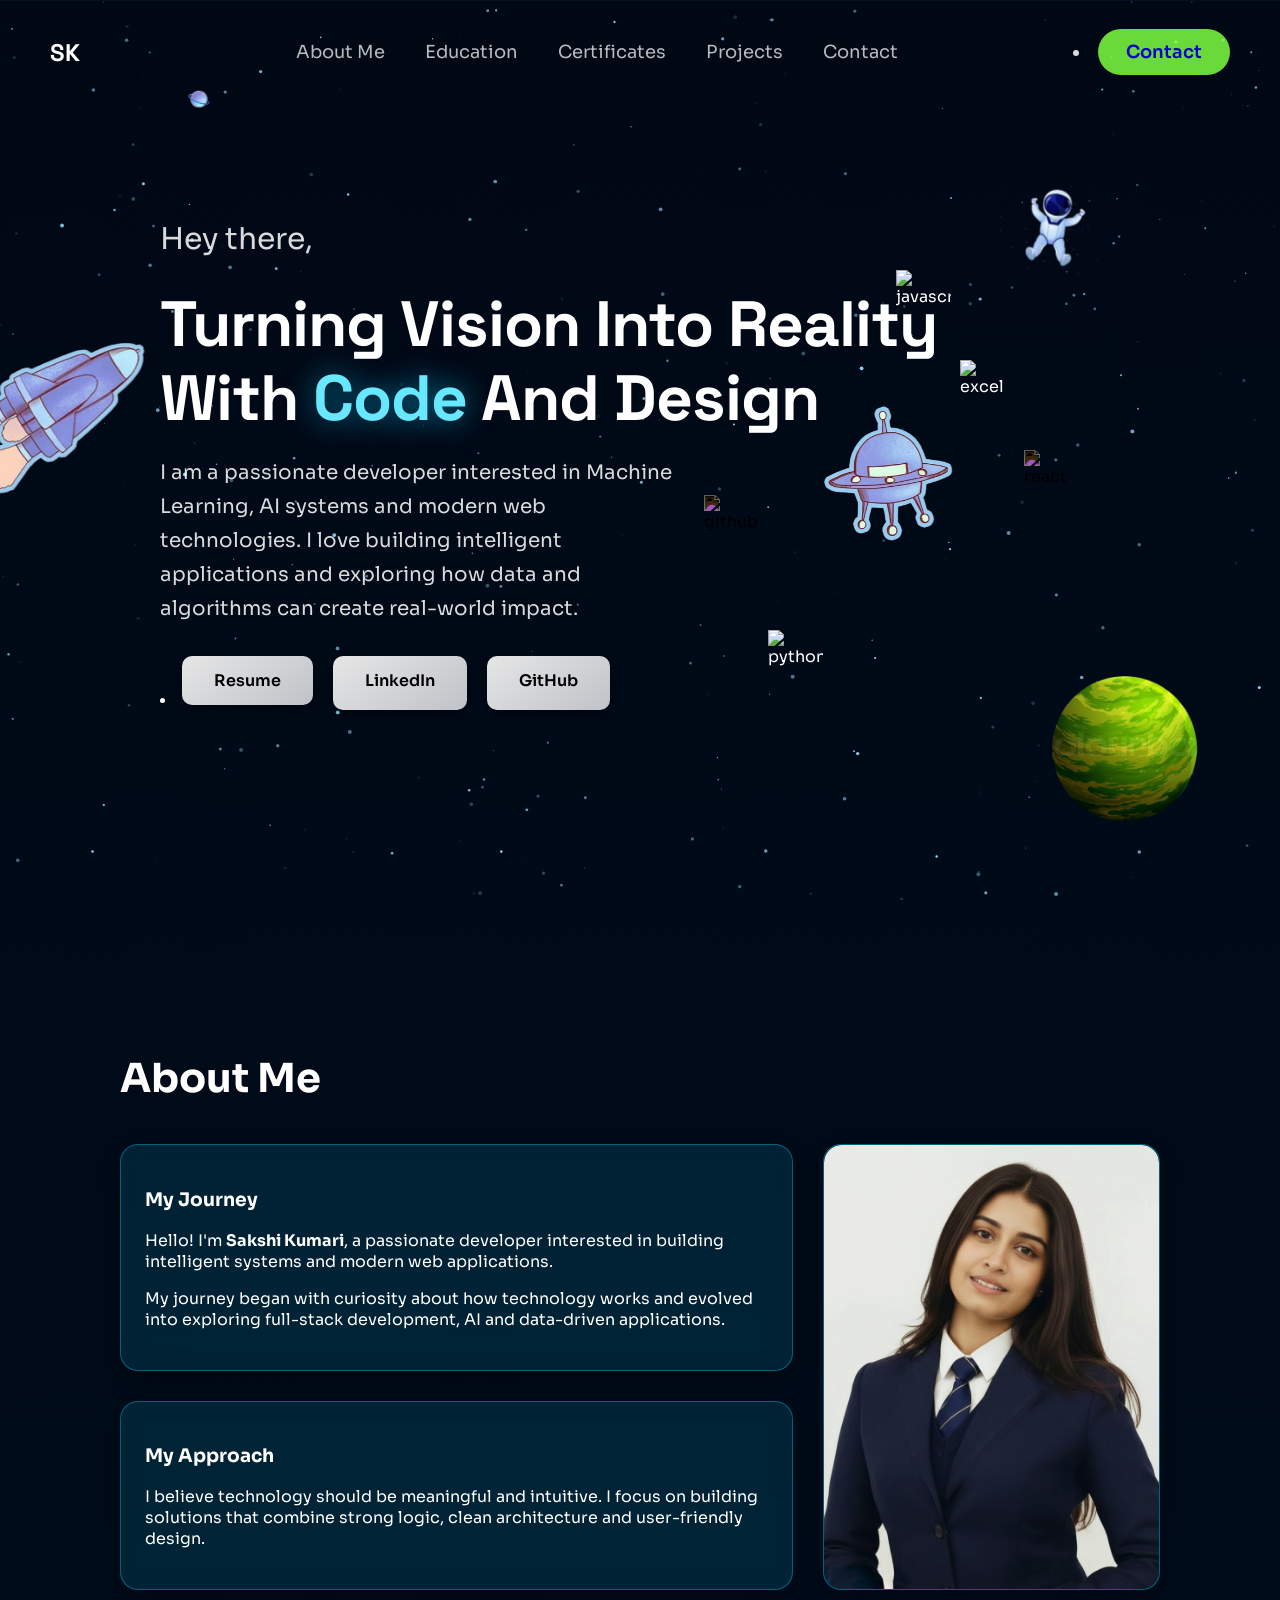
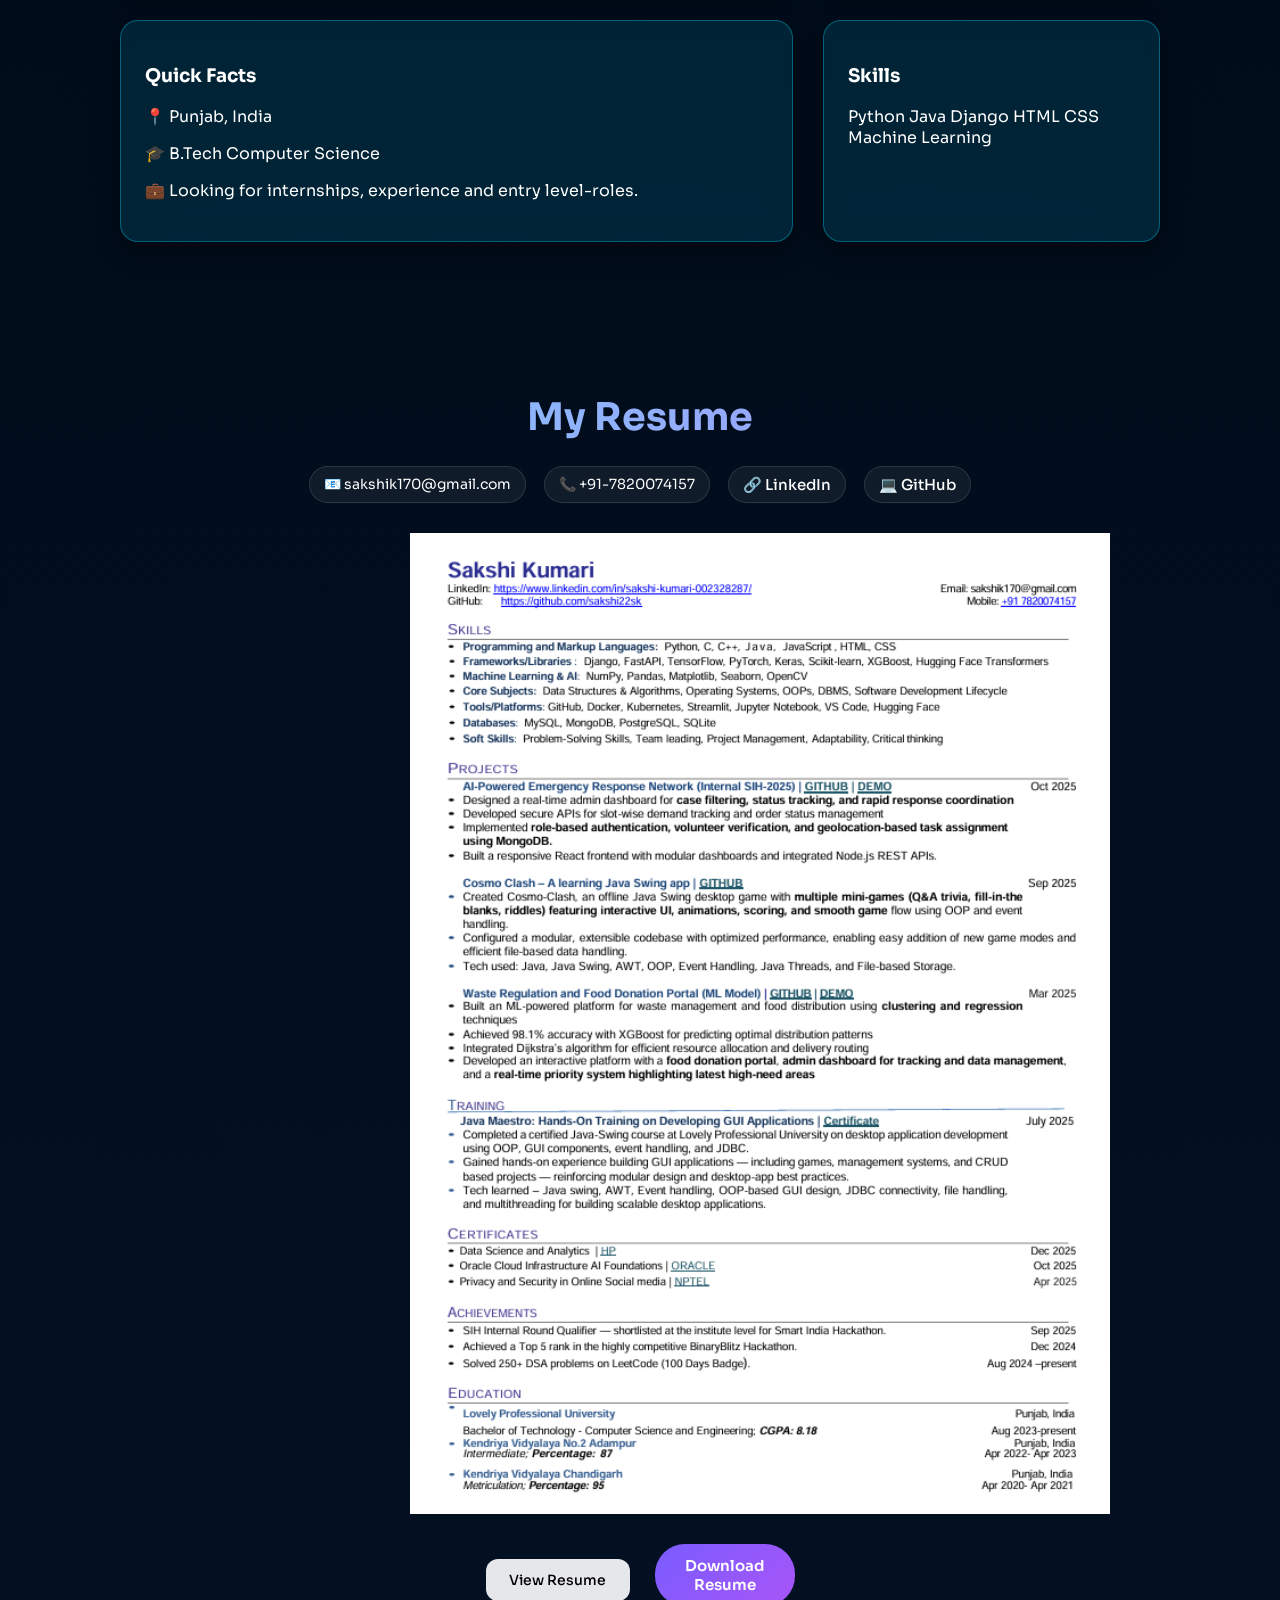
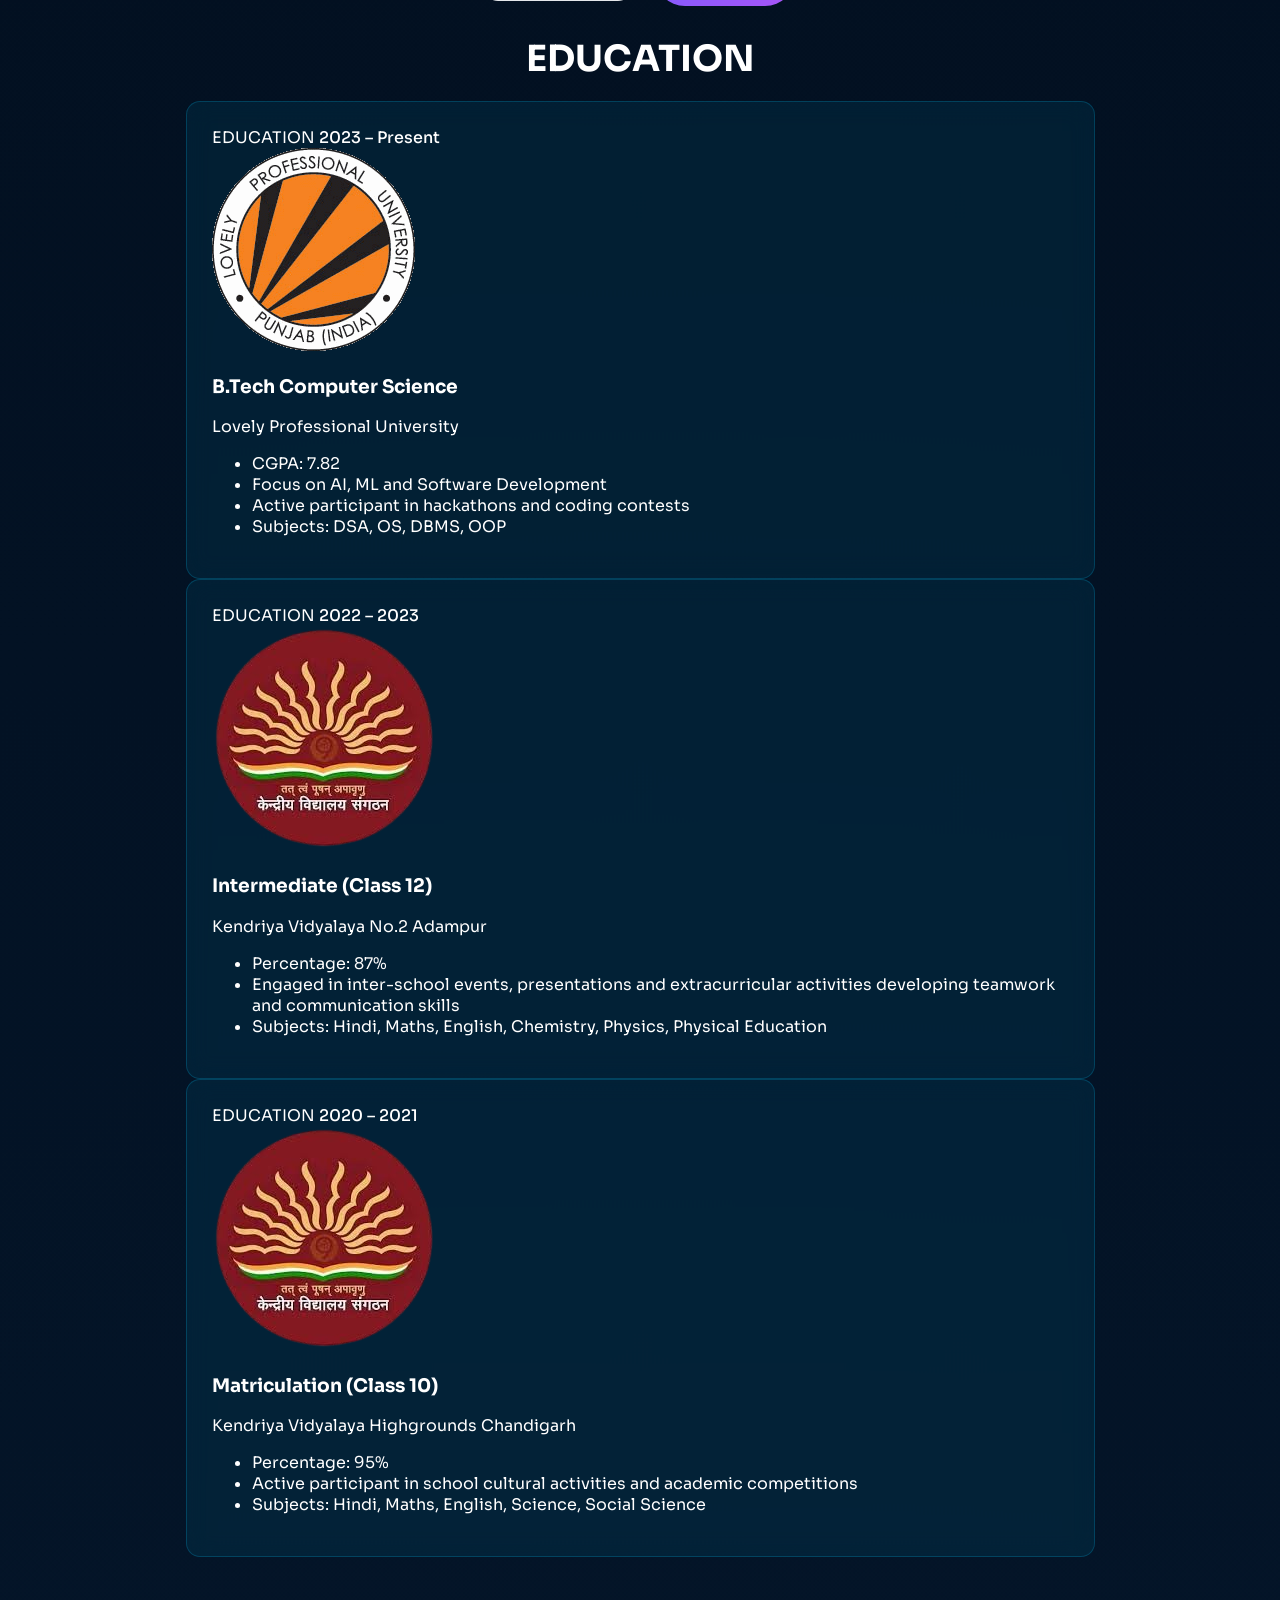
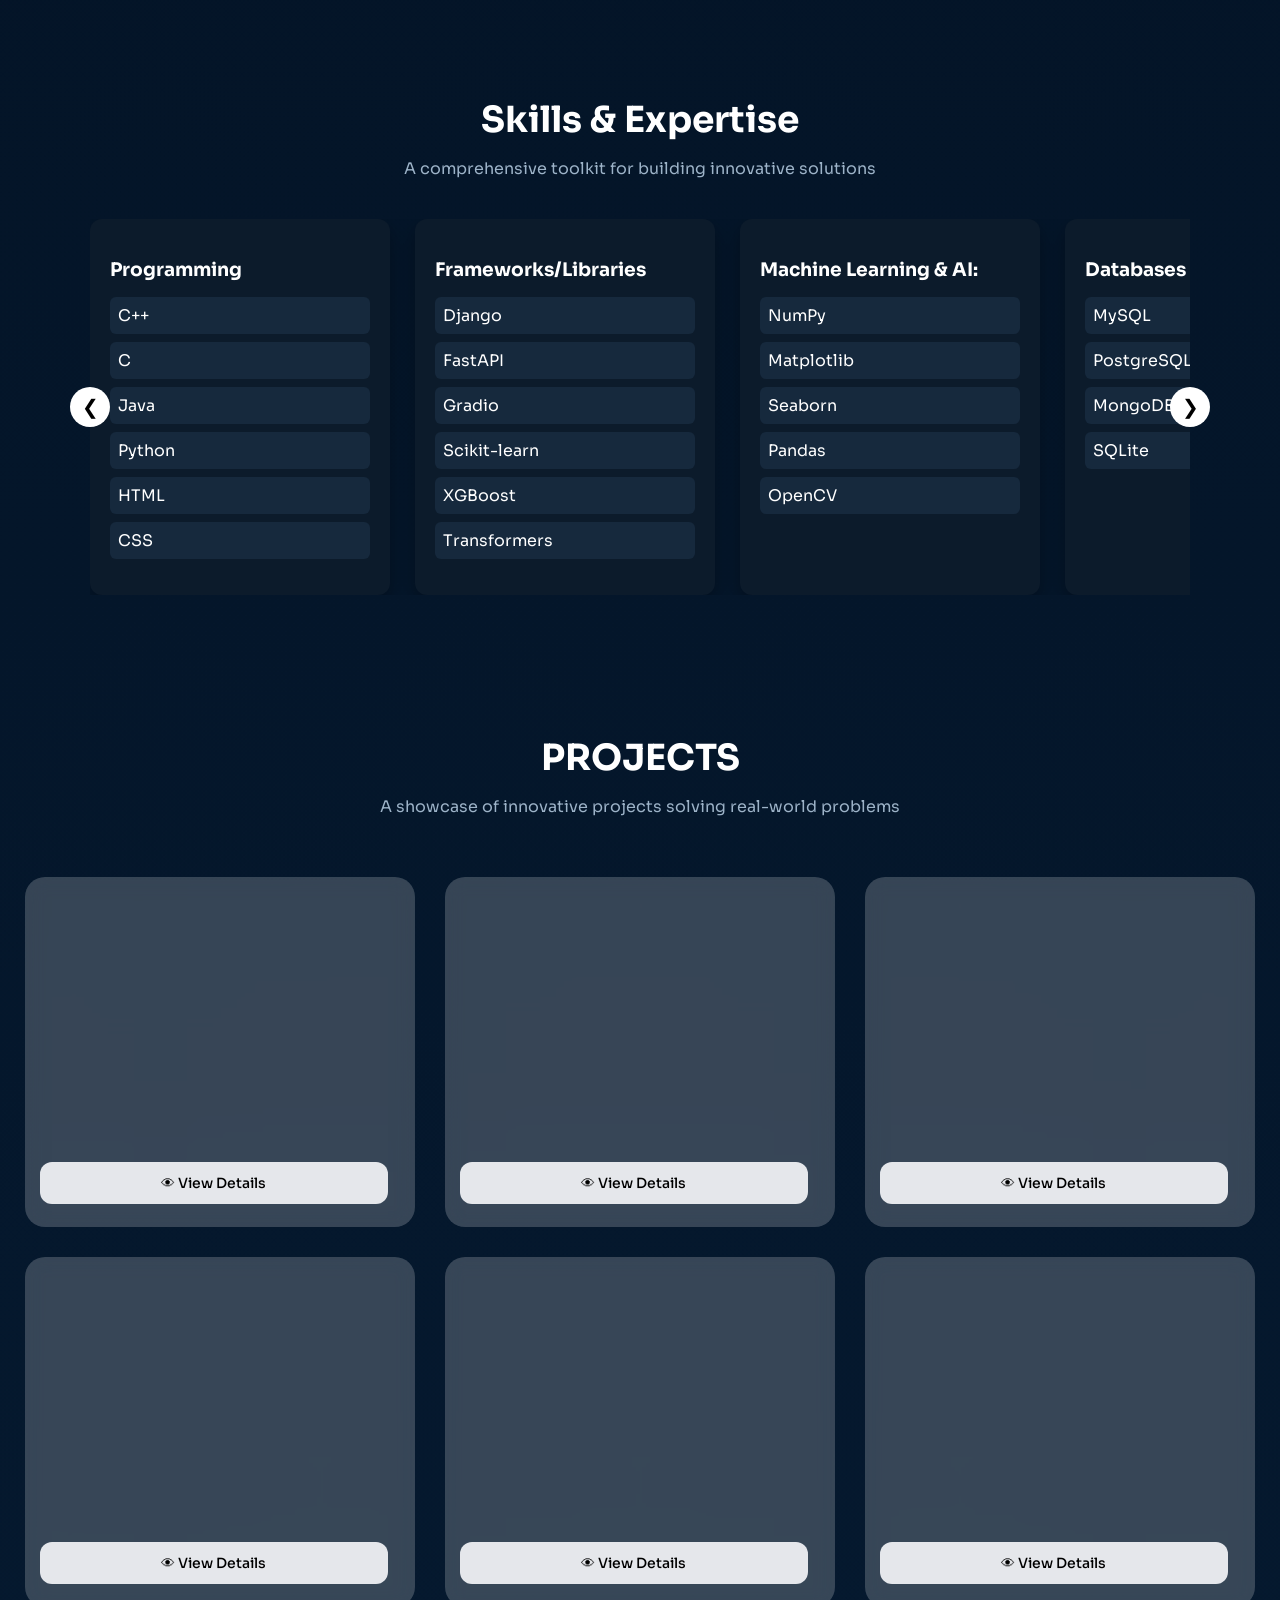
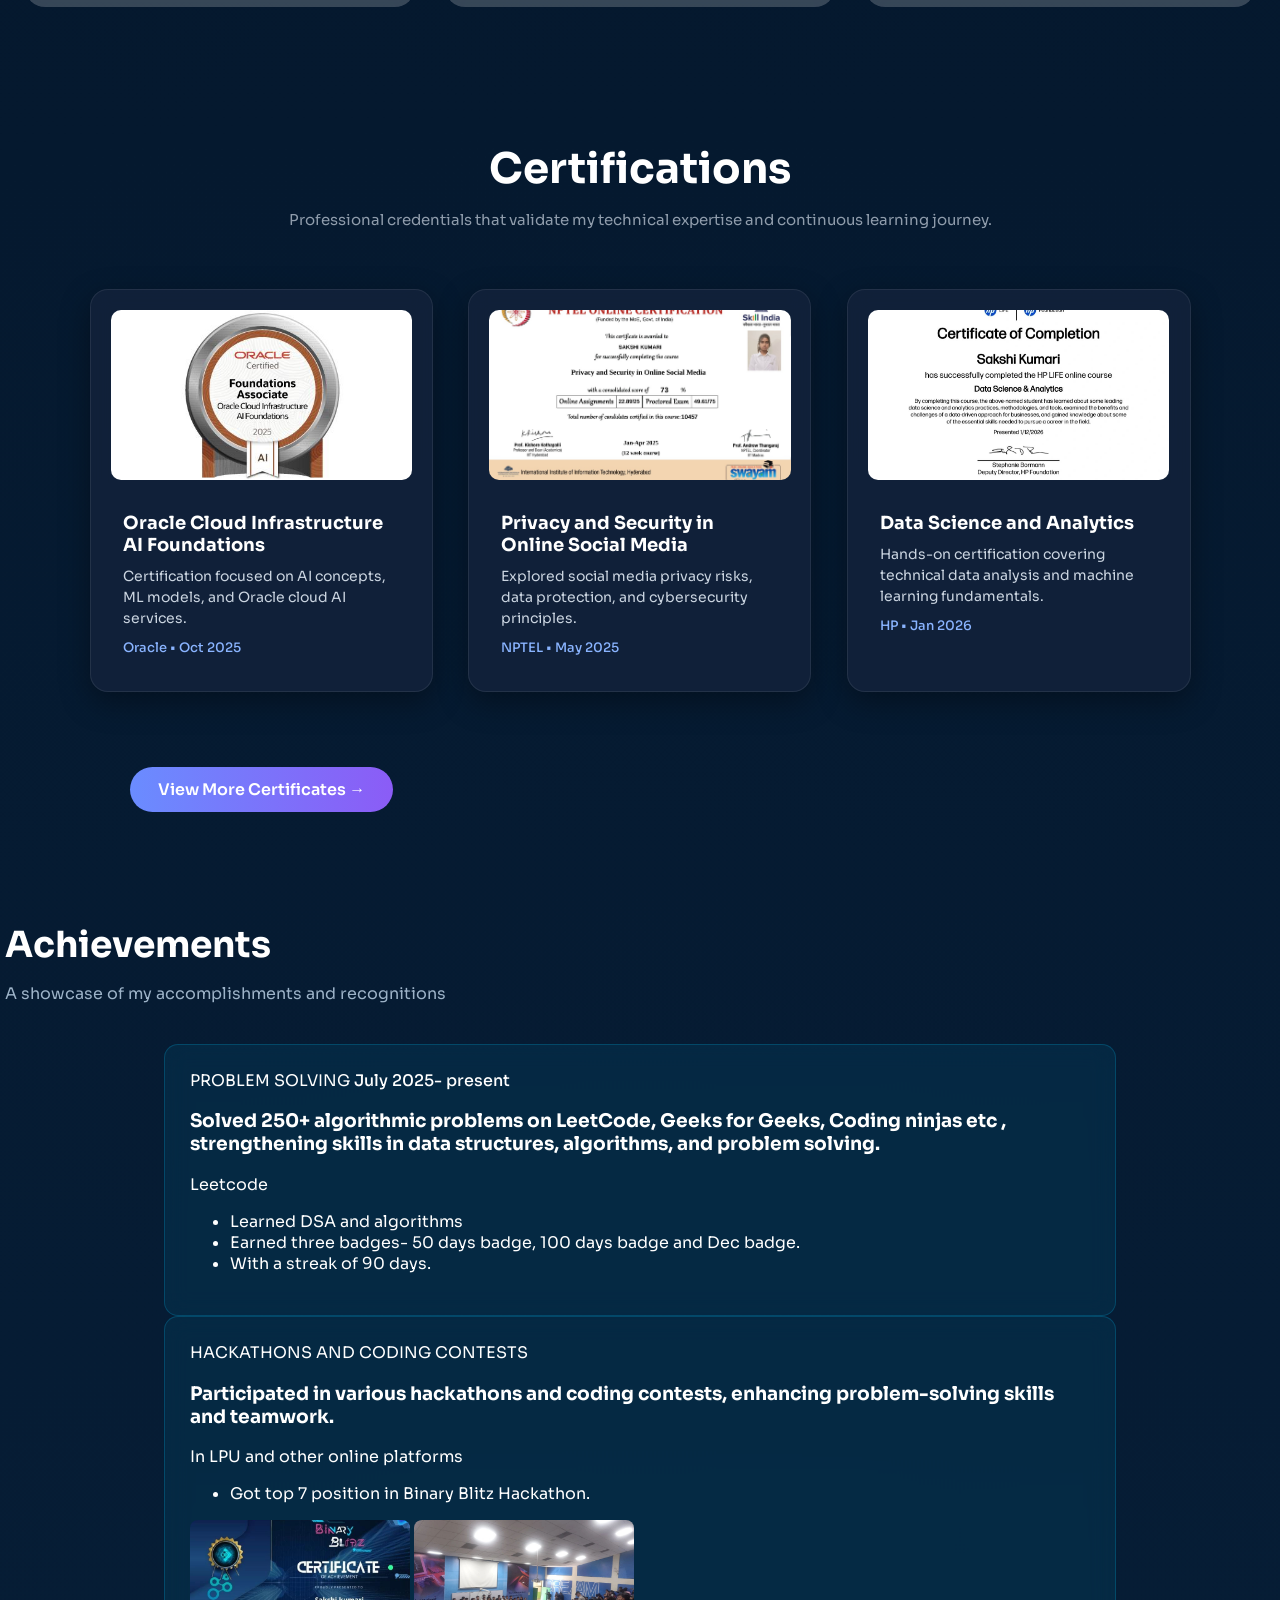
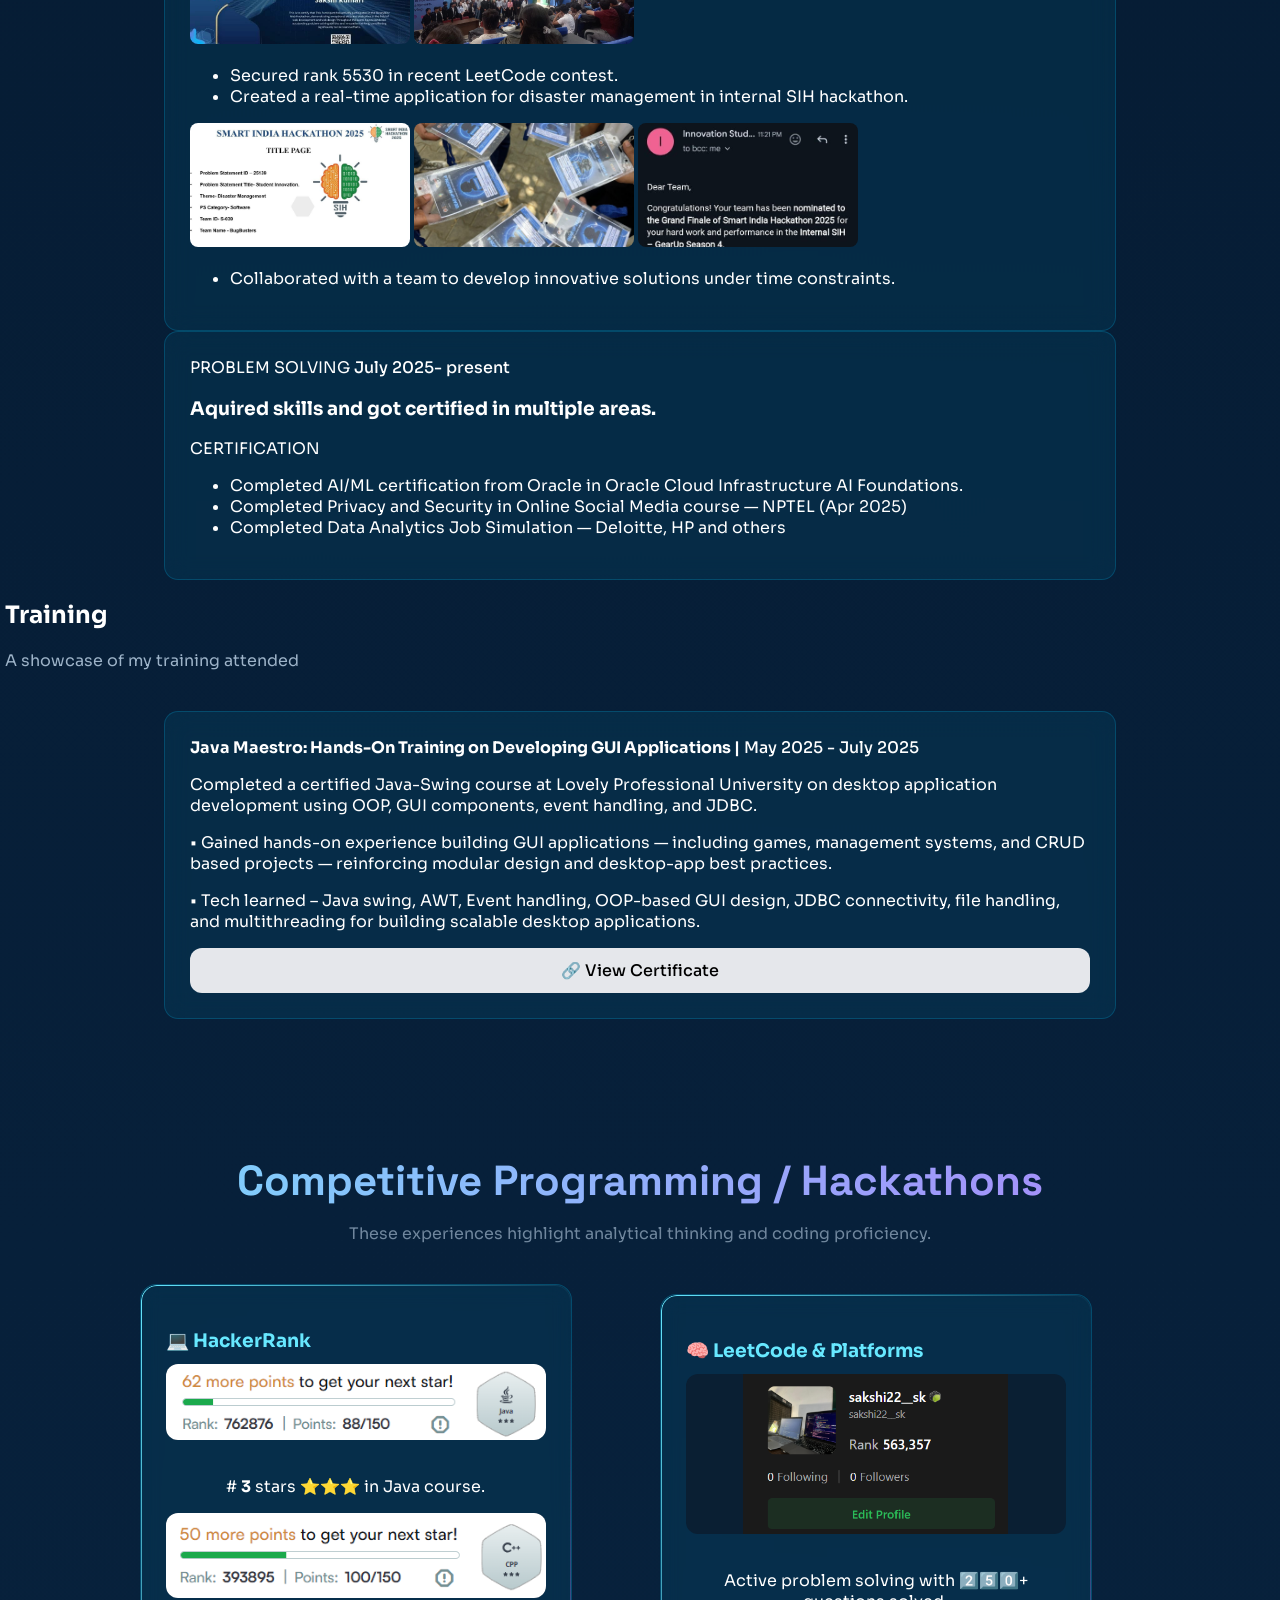
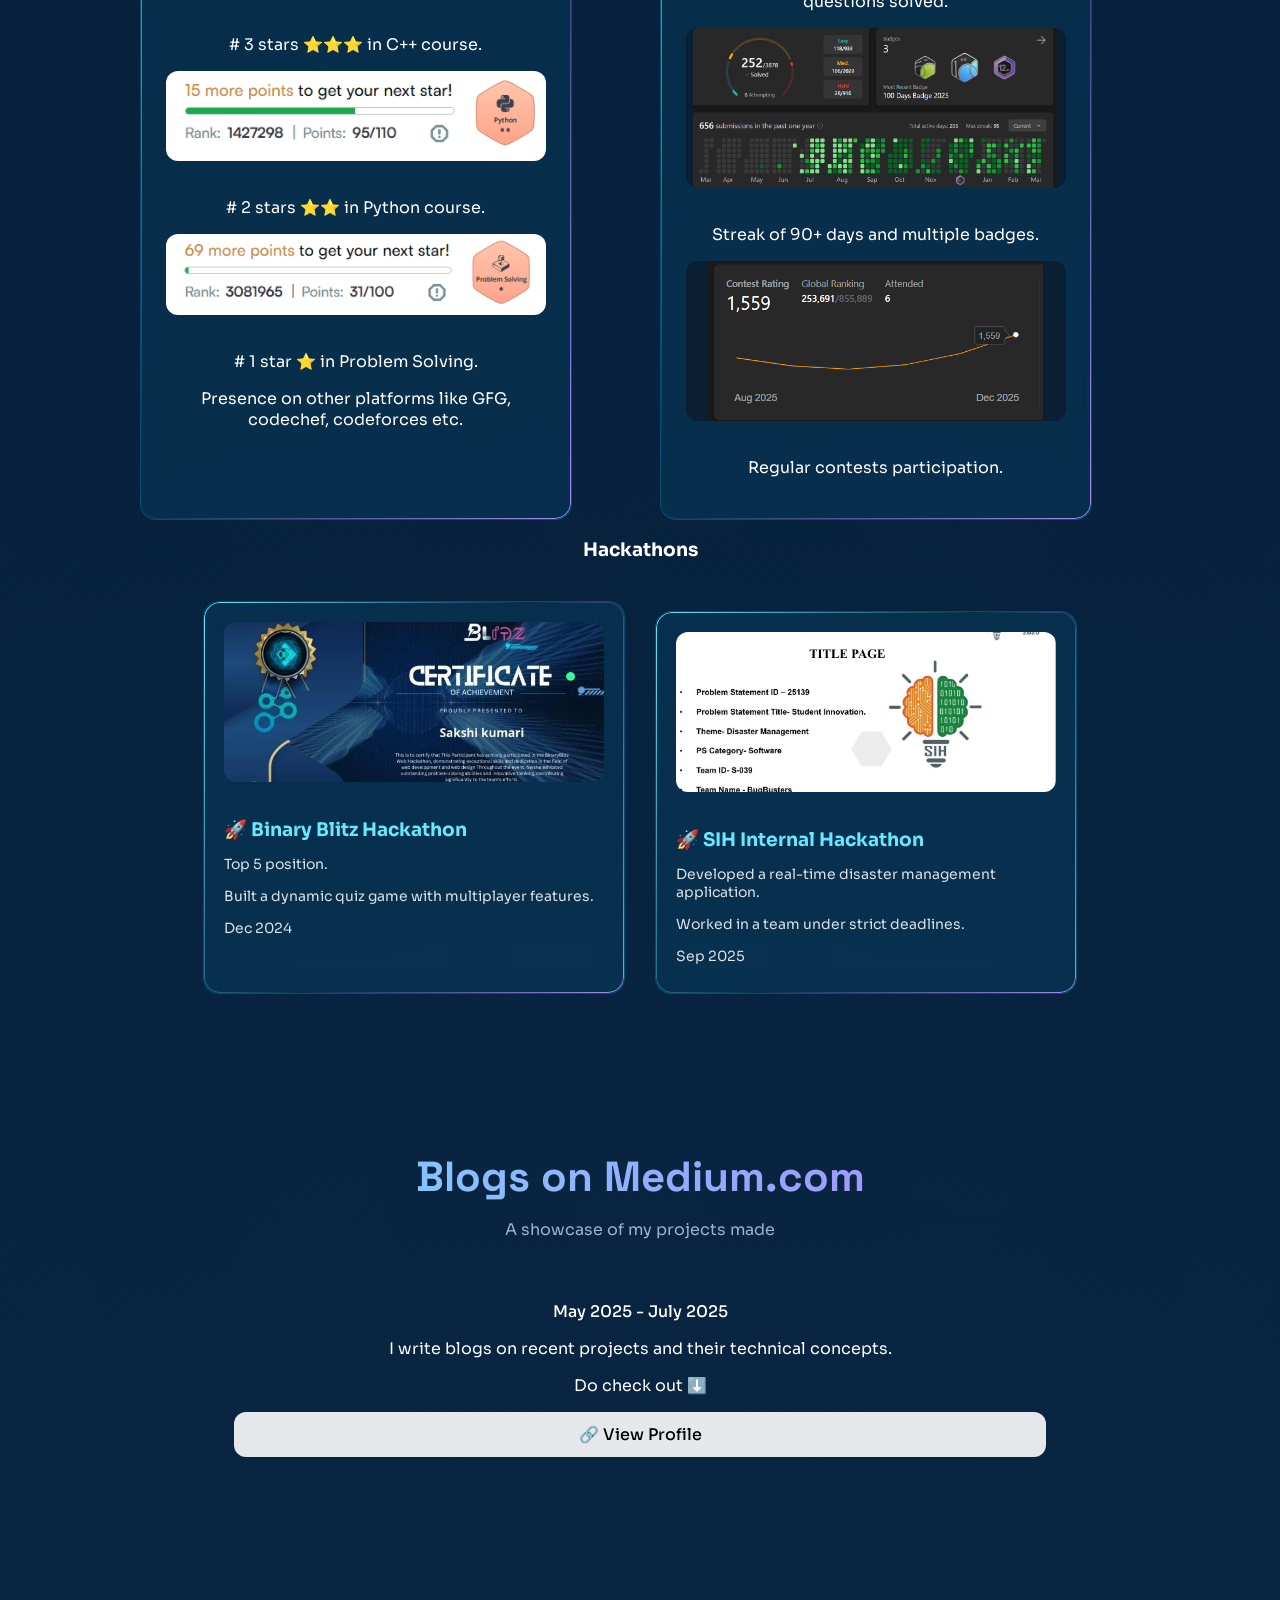
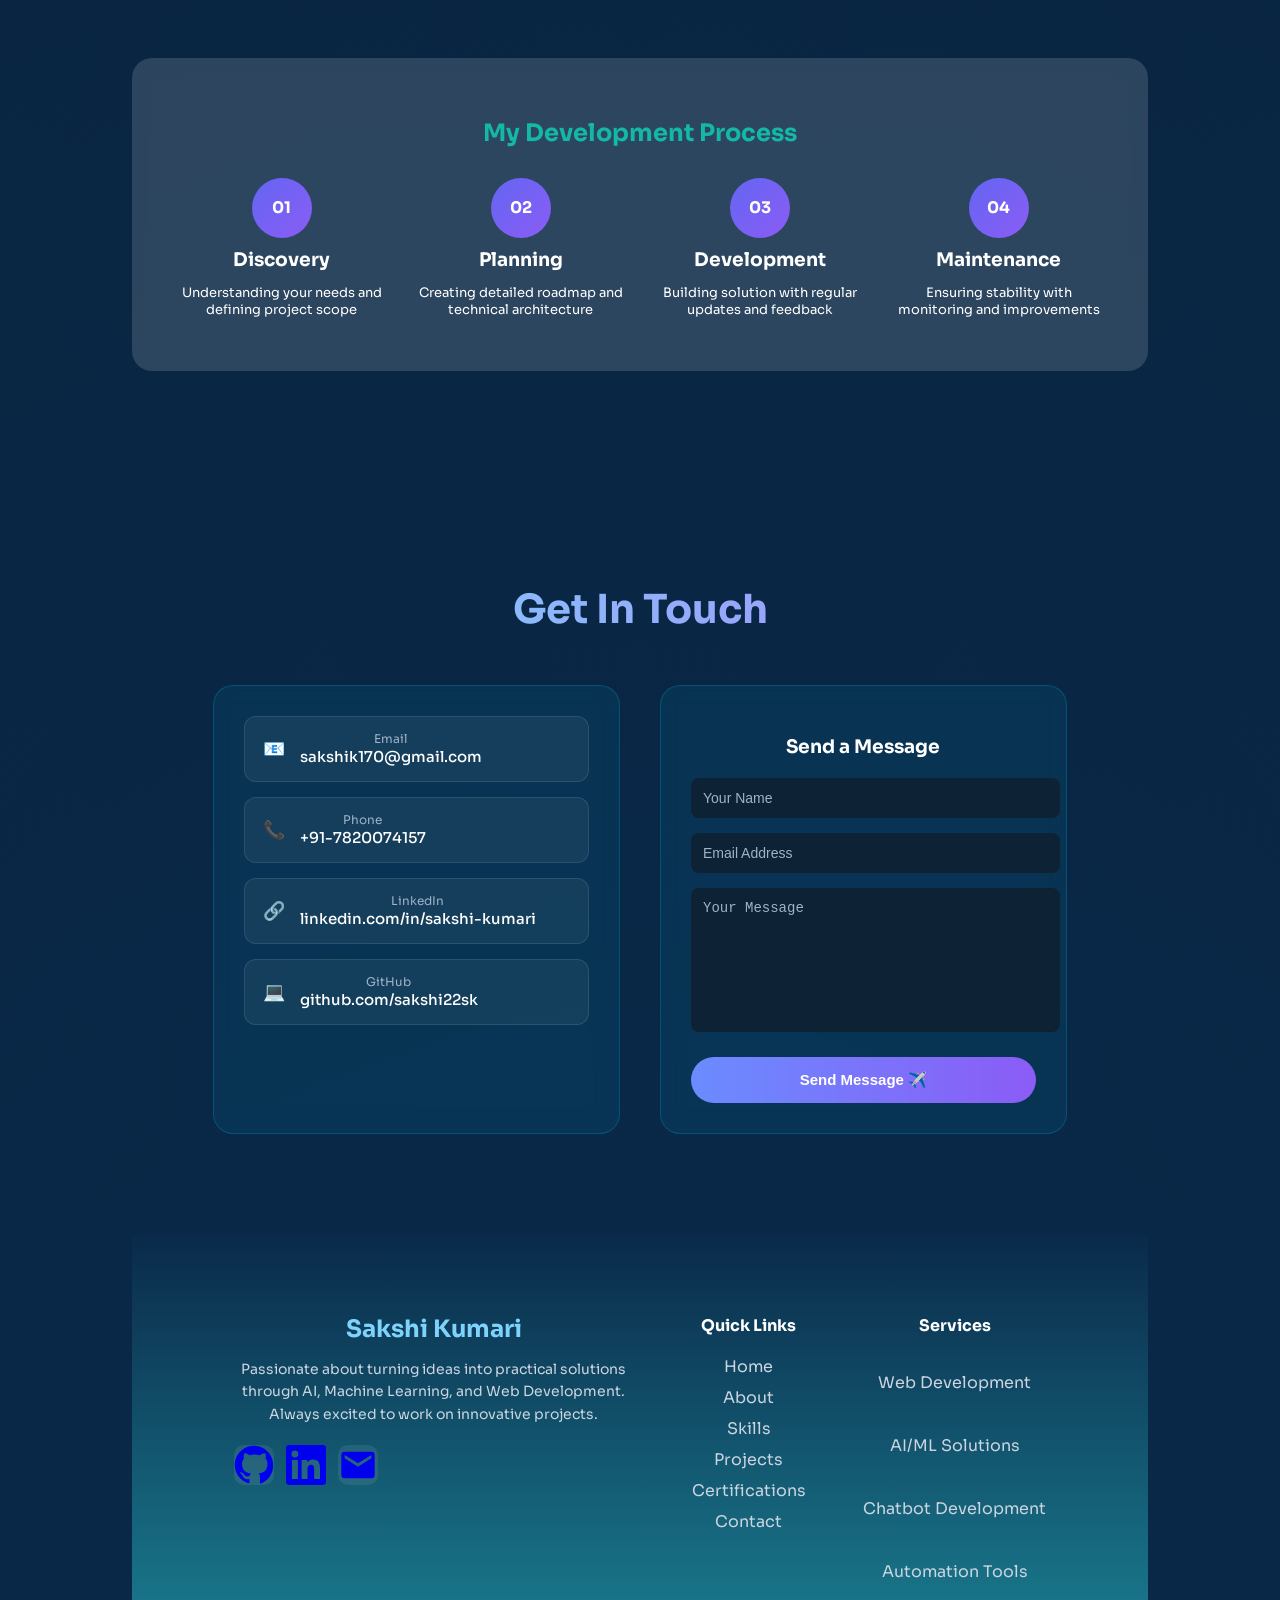
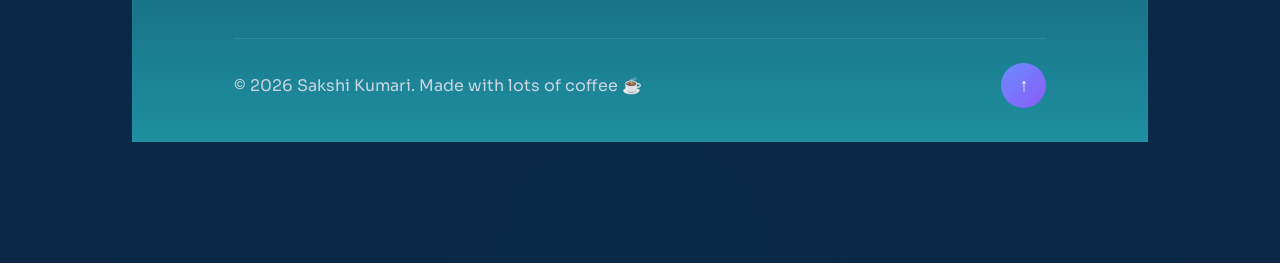
==== commit b2bb3d9f: "Update index.html" ====
--- a/index.html
+++ b/index.html
@@ -175,7 +175,7 @@
 </div>
 
 
-<img src="cv.png" class="lpu-logo" alt="LPU Logo" style="padding-left: 570px; width: 400px; display:center">
+<img src="cv.png" class="lpu-logo" alt="LPU Logo" style="padding-left: 410px; width: 700px; display:center">
 
 <div class="resume-section">
 <div class="resume-buttons">
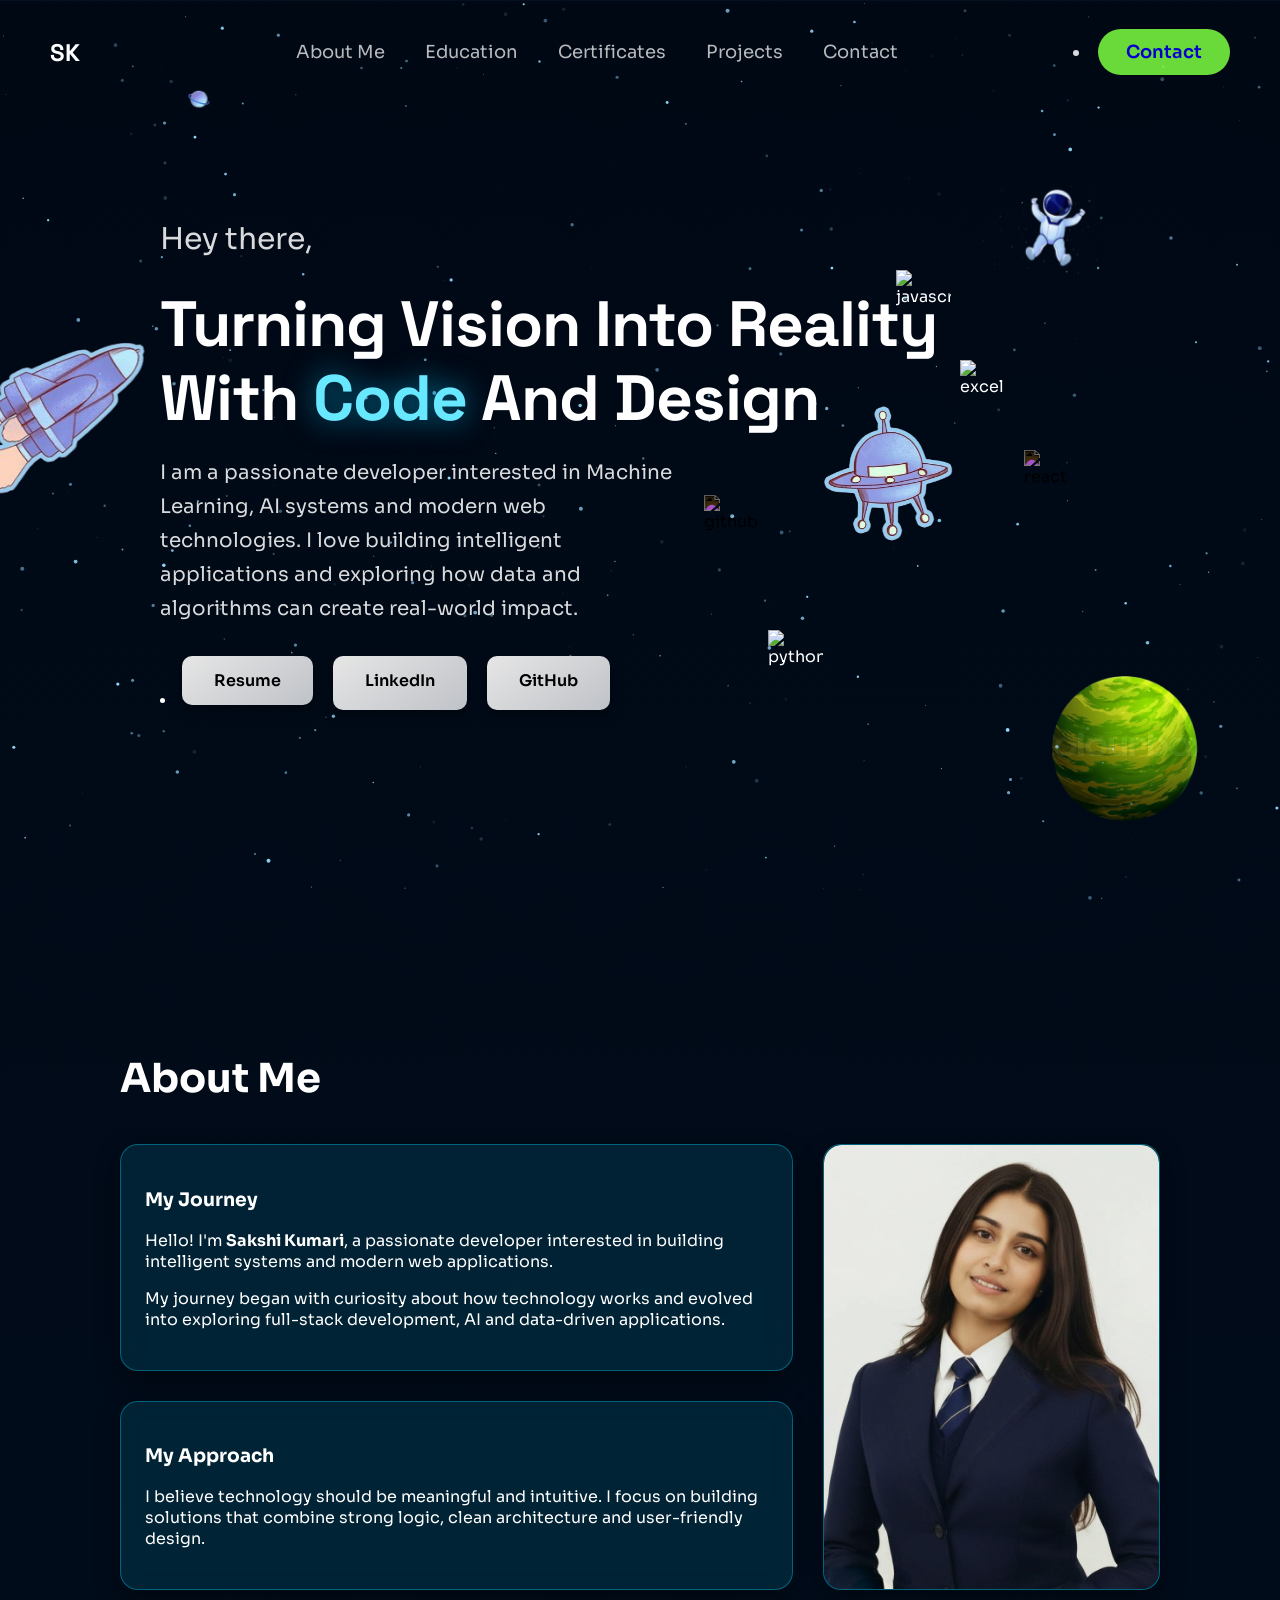
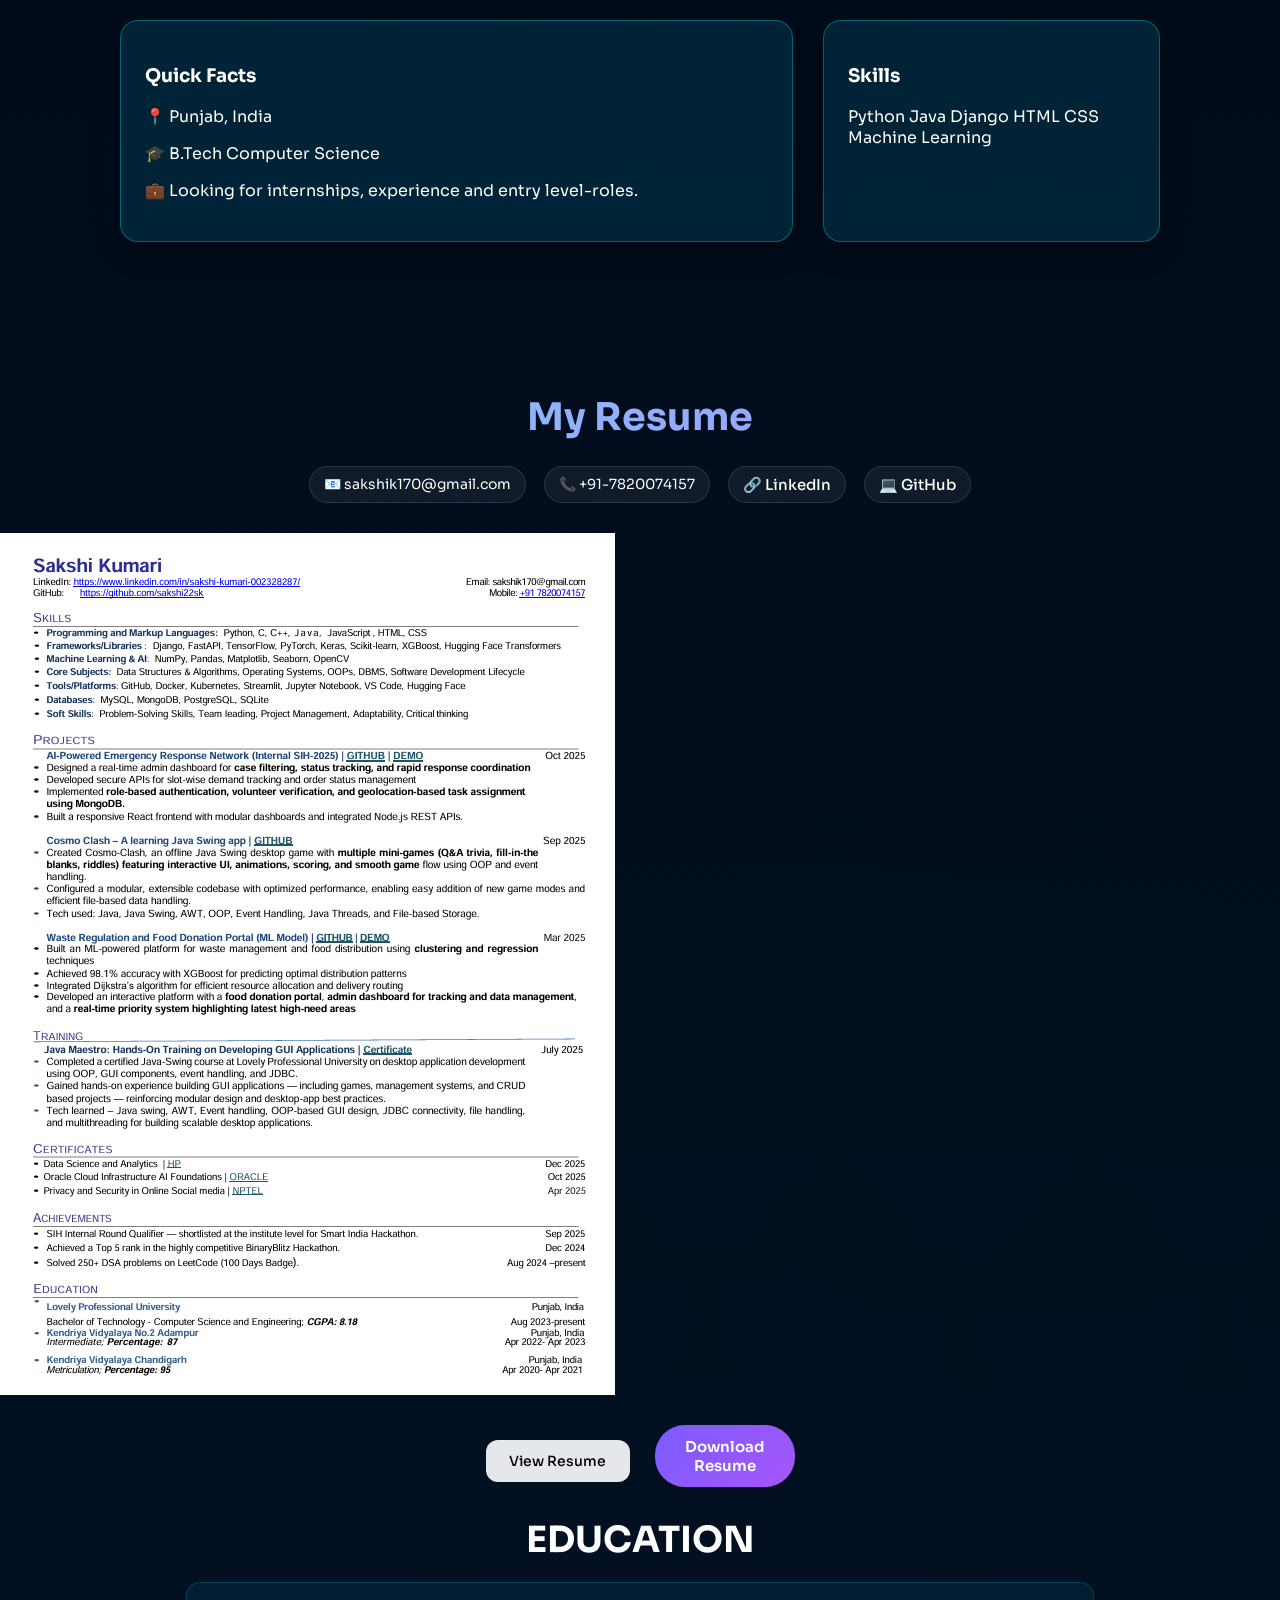
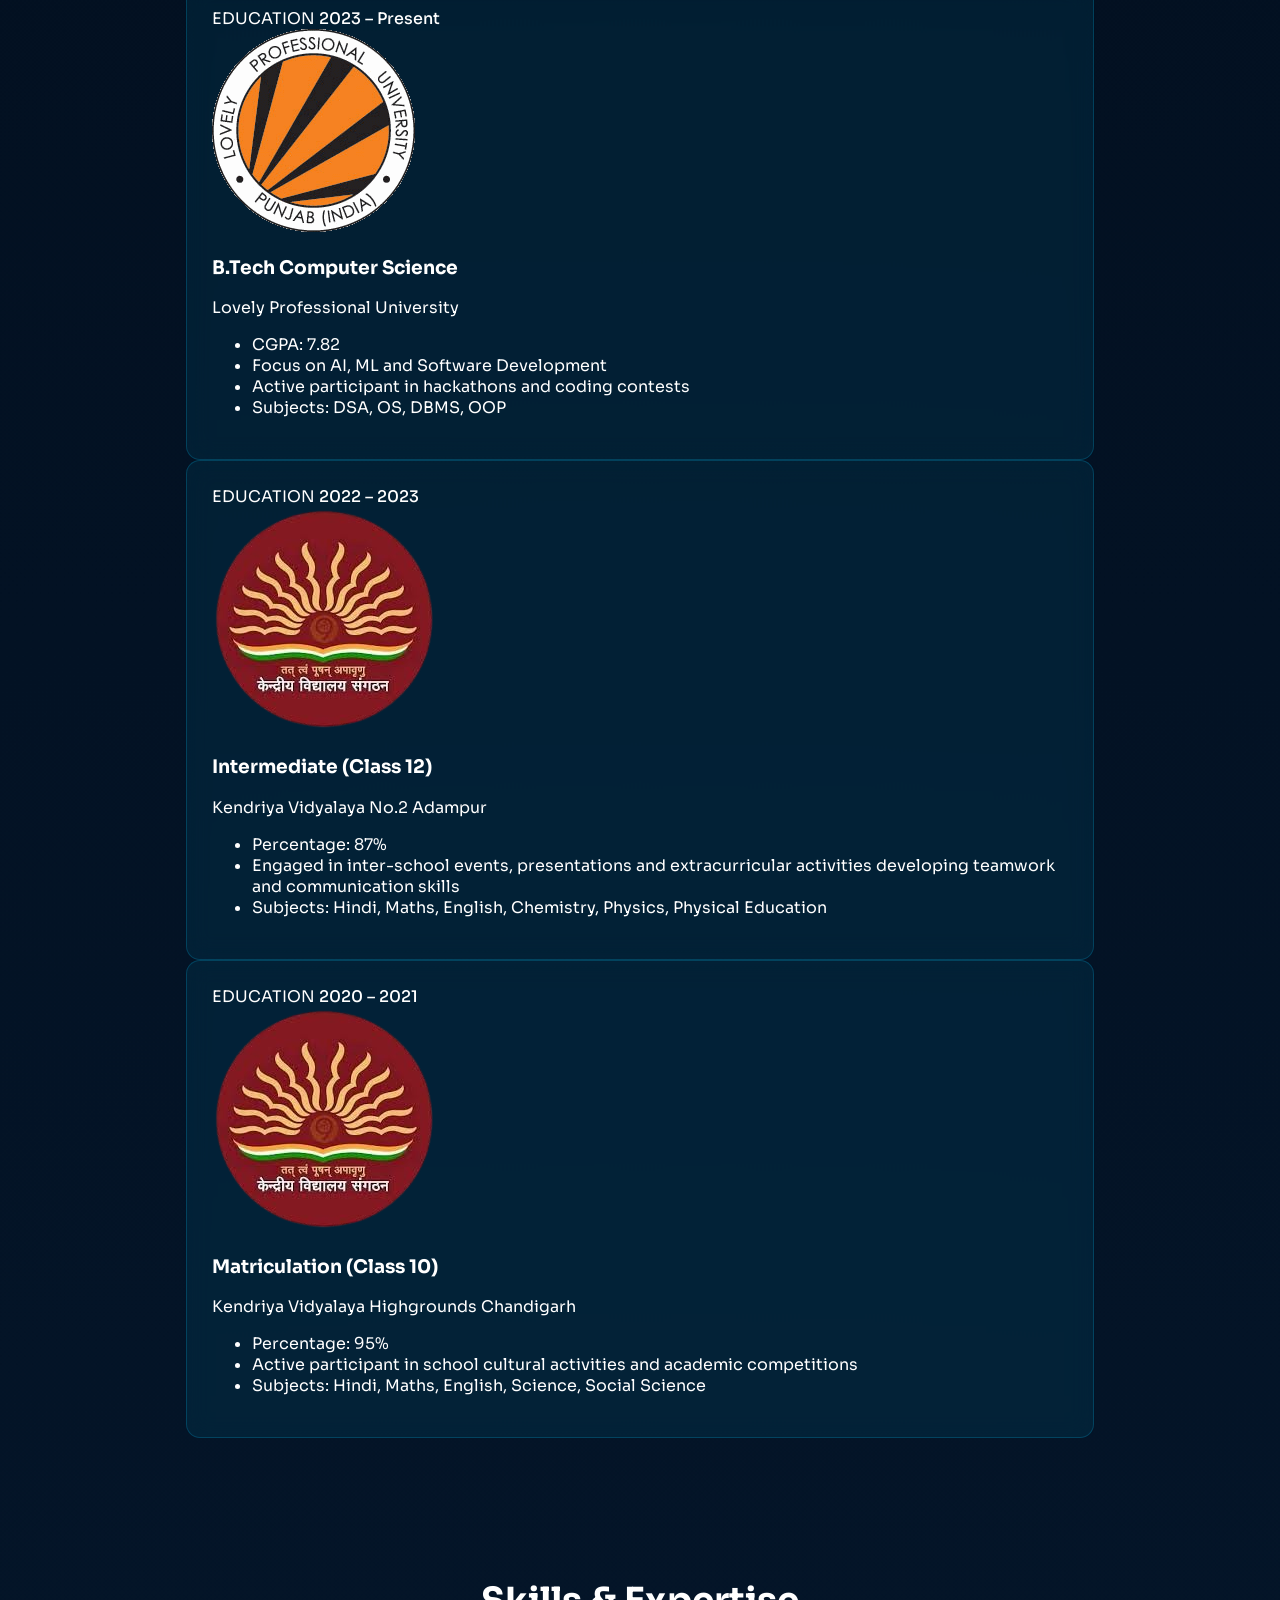
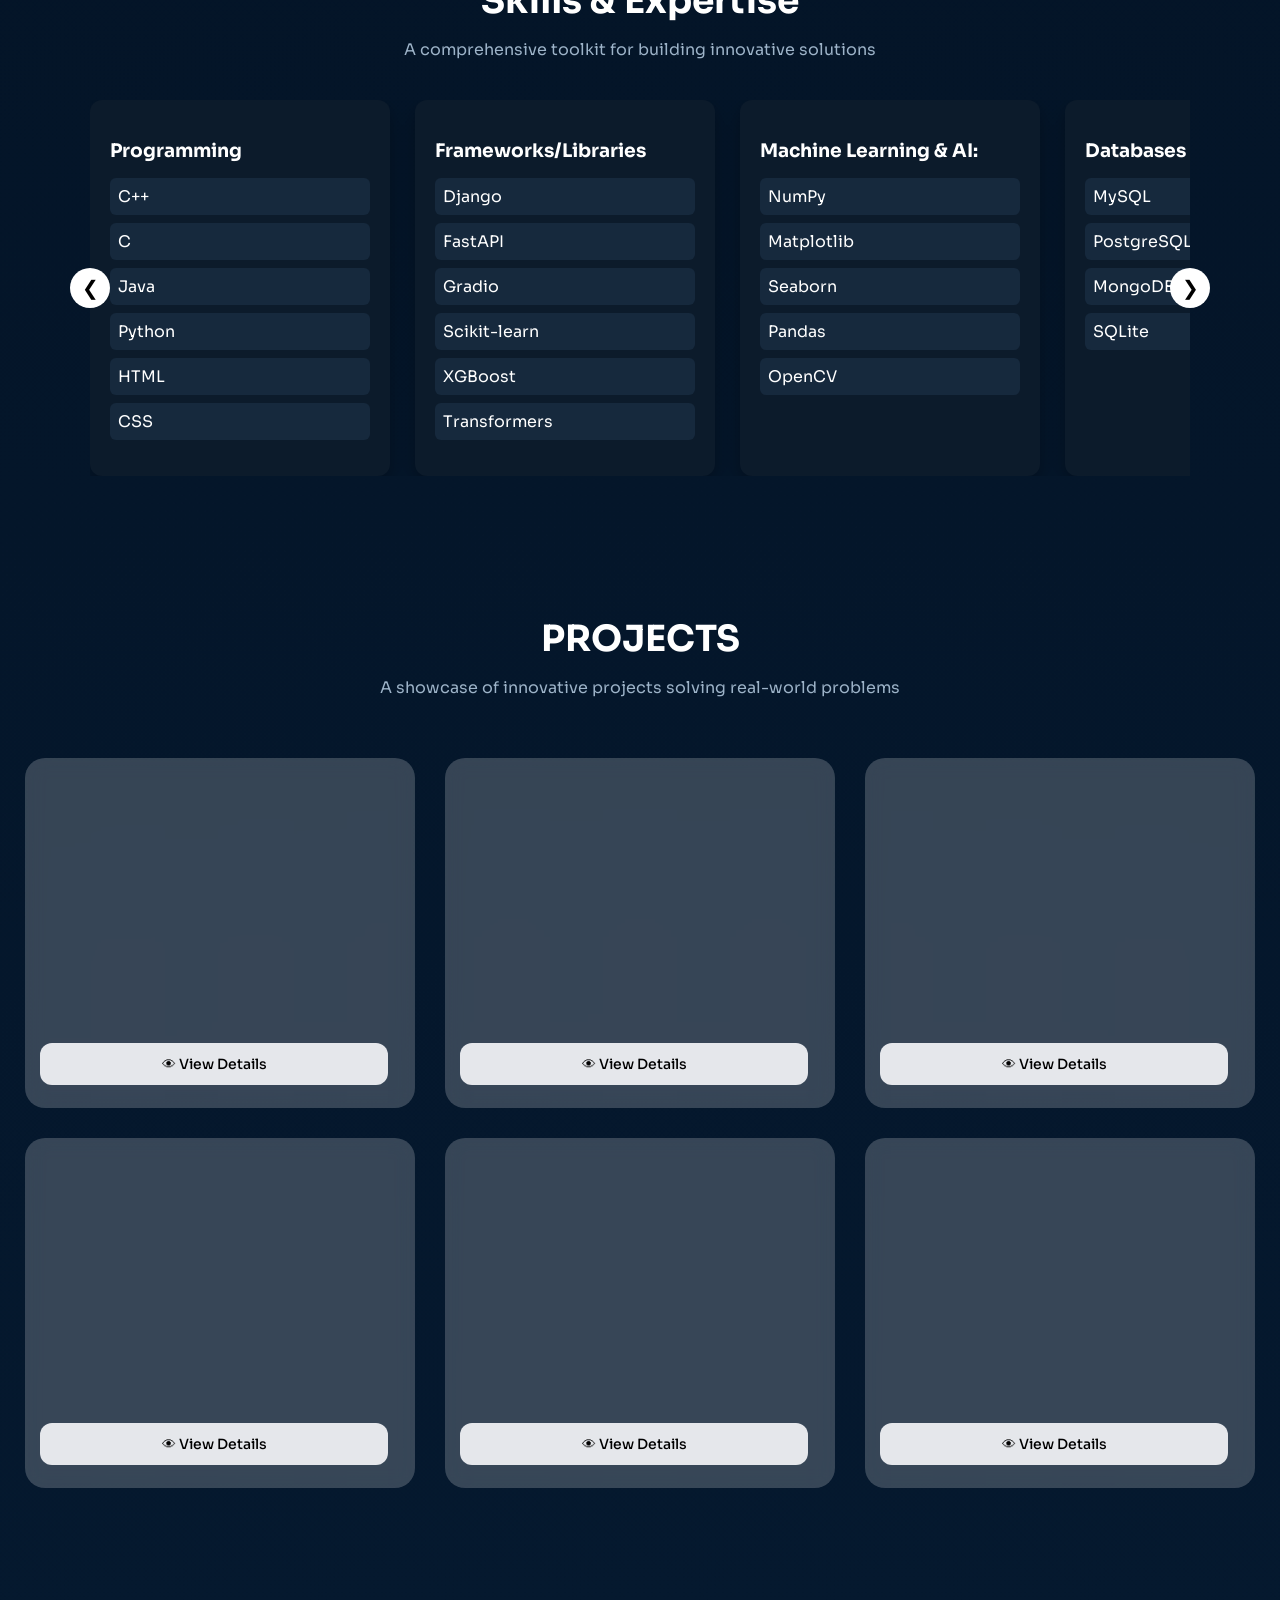
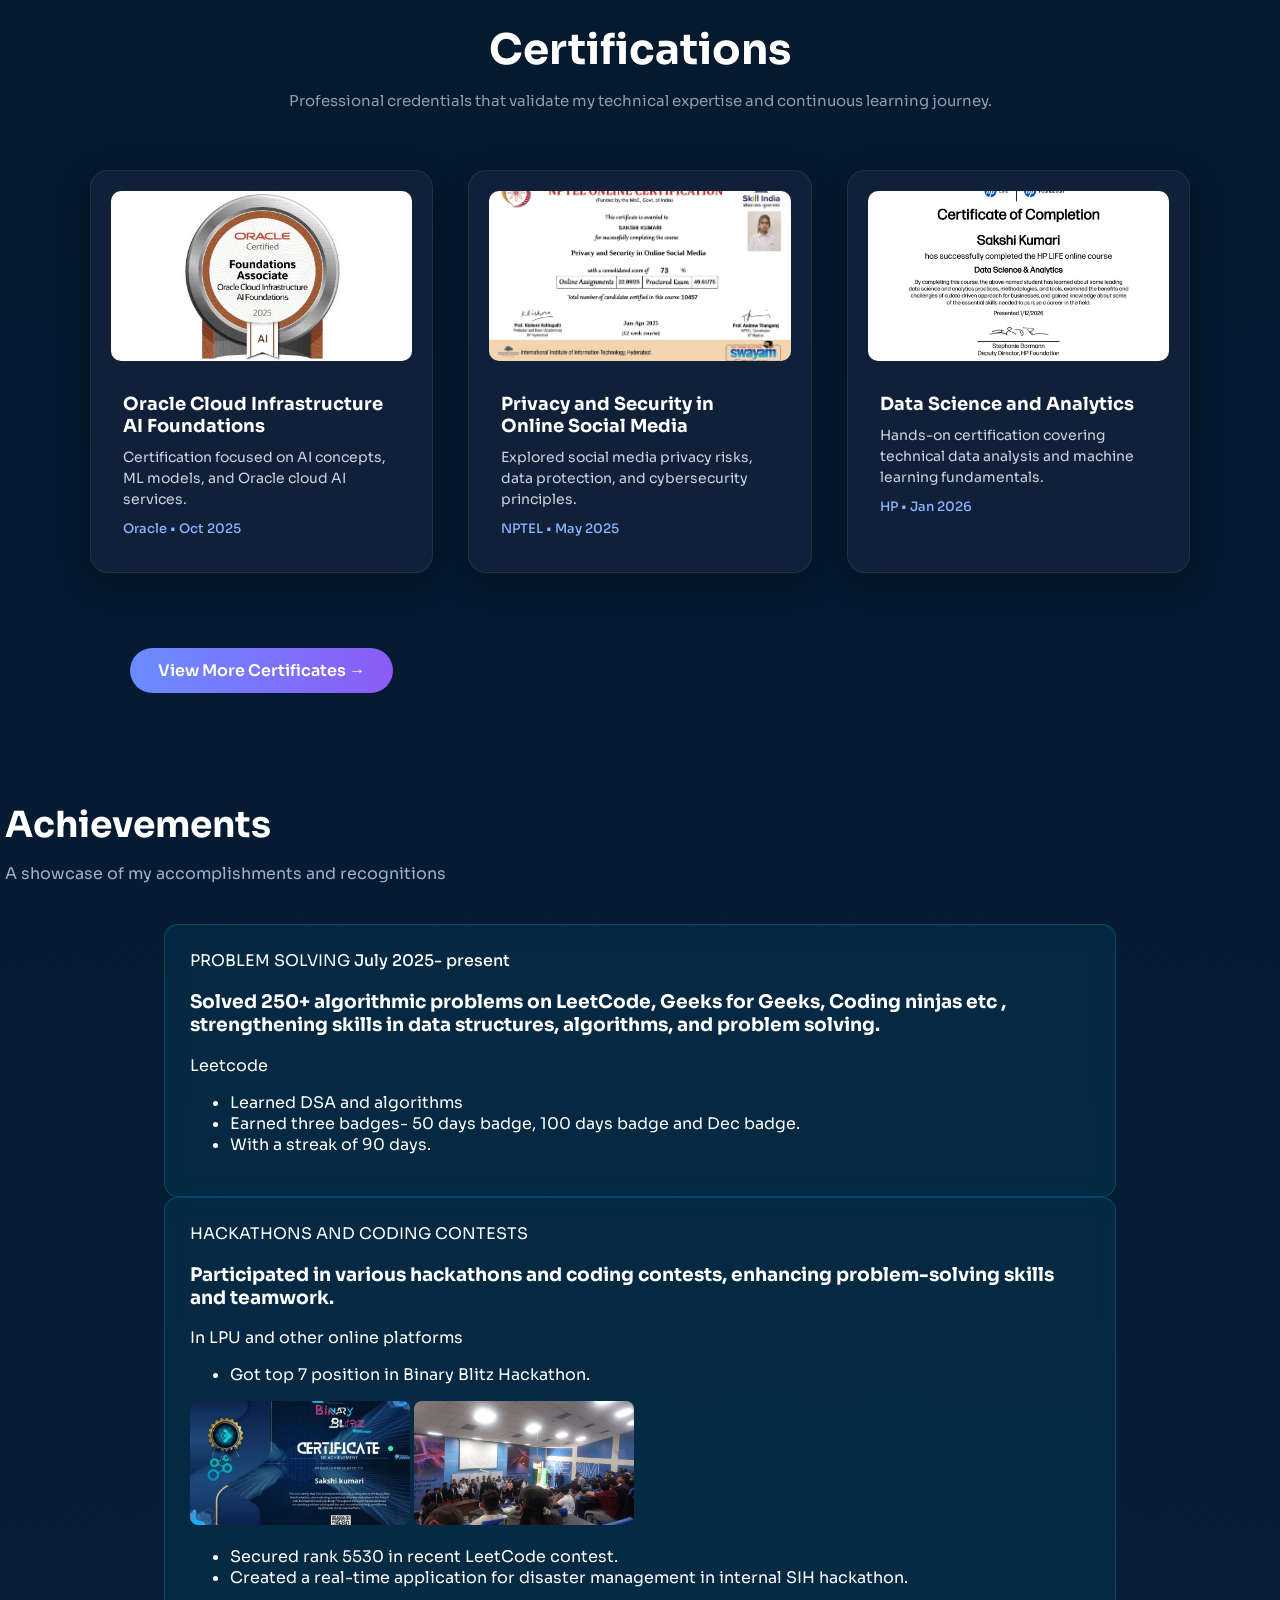
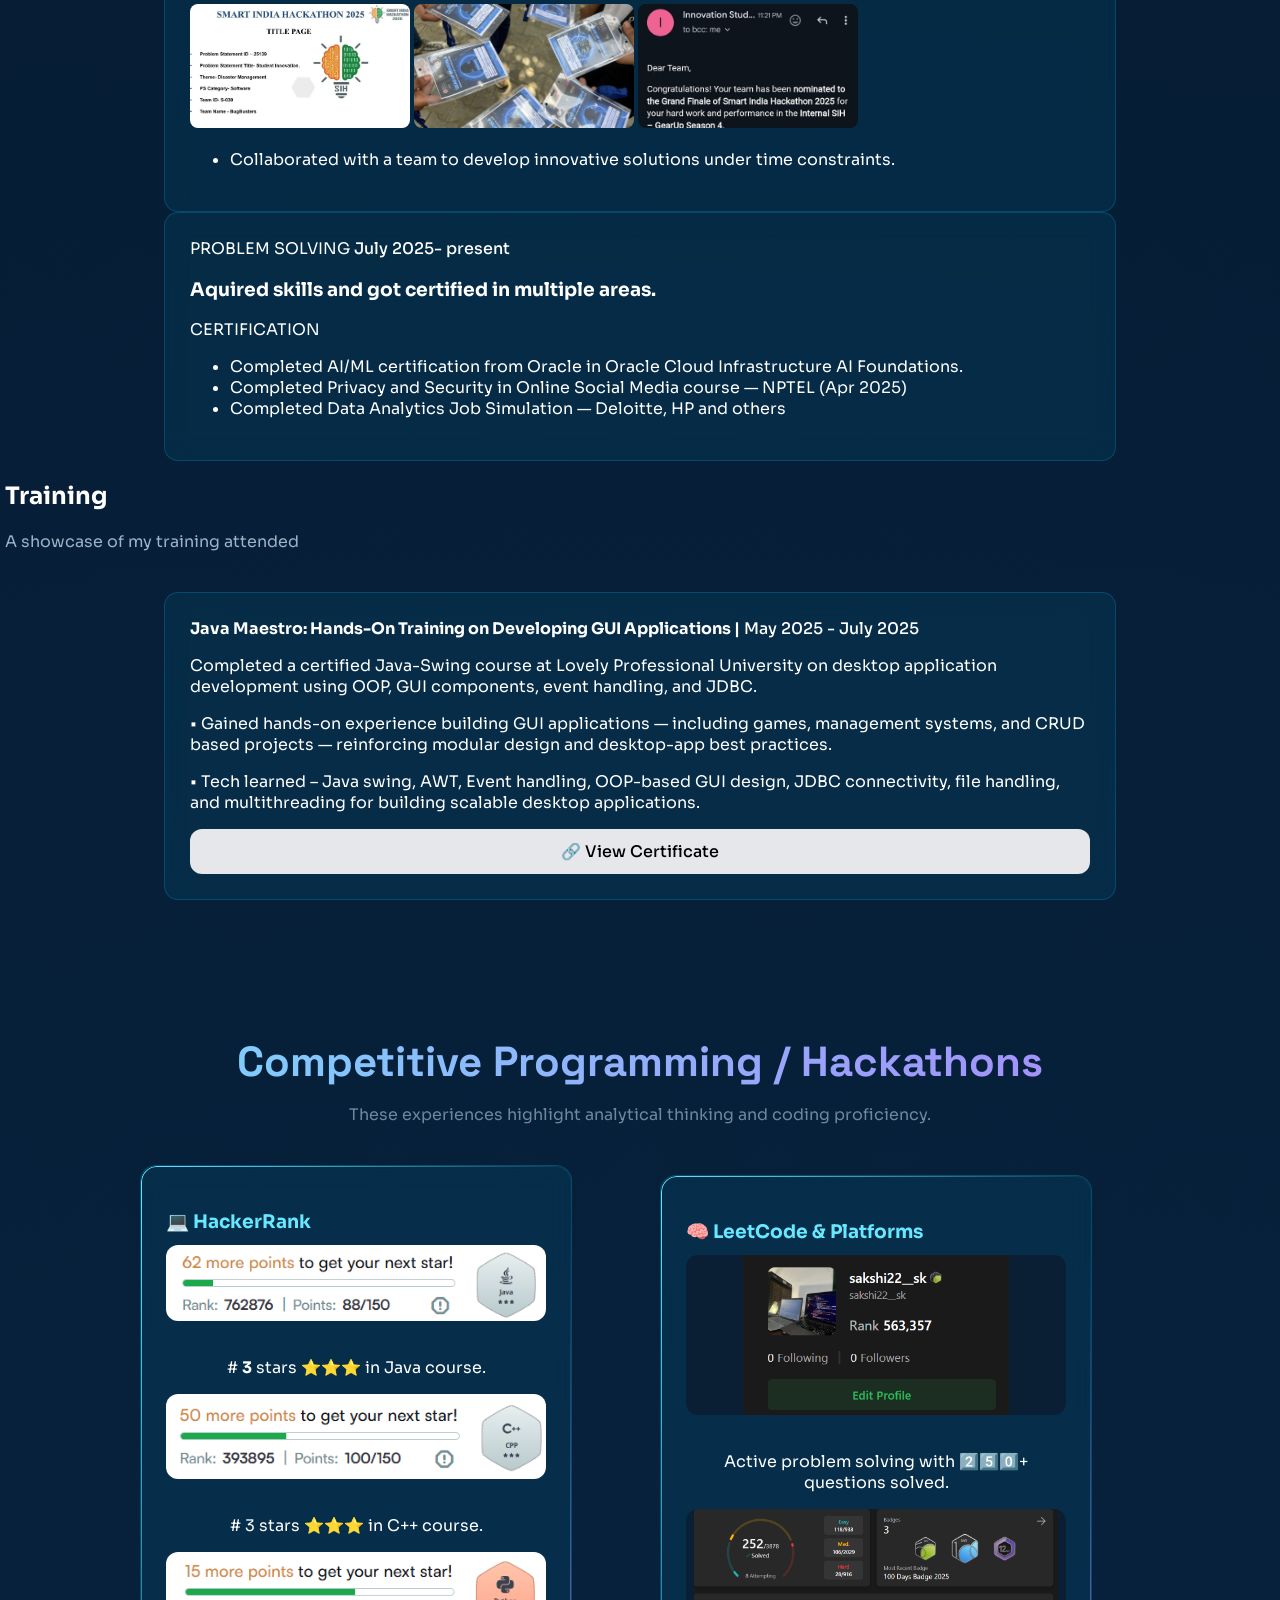
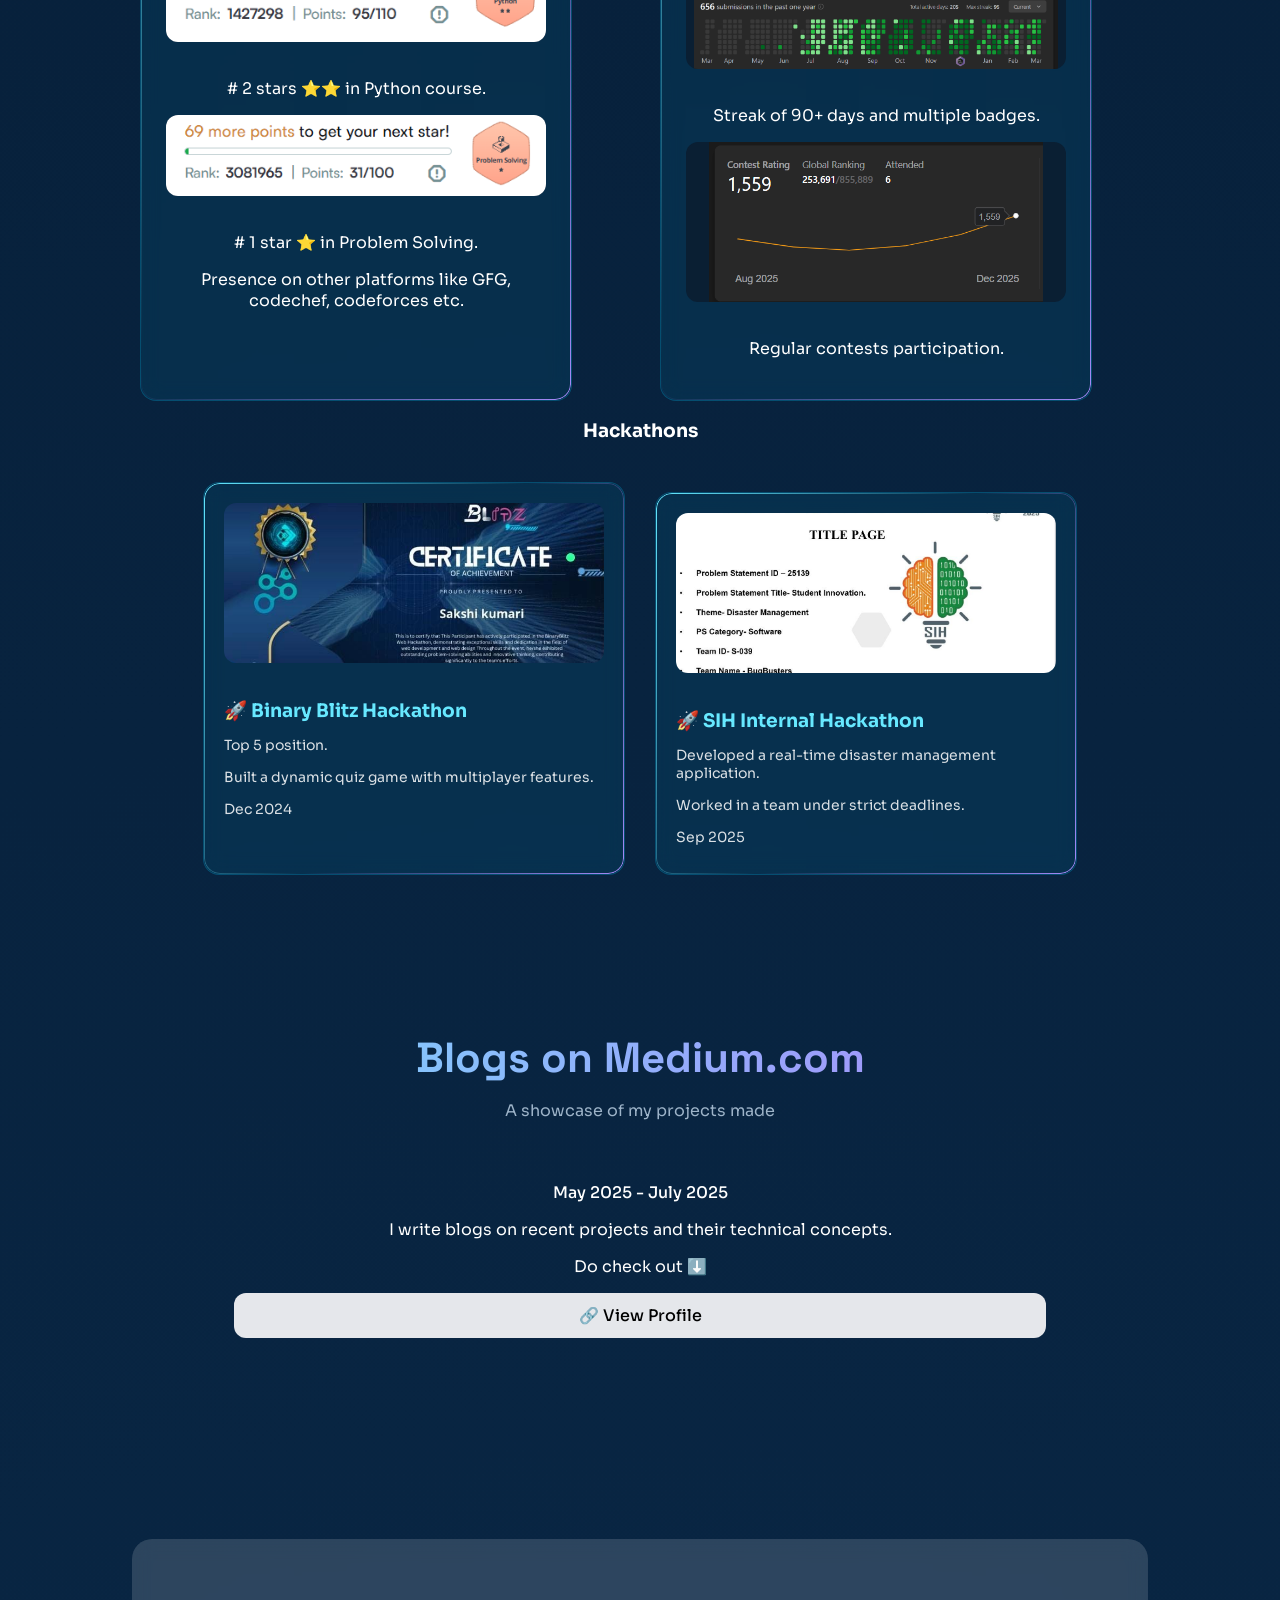
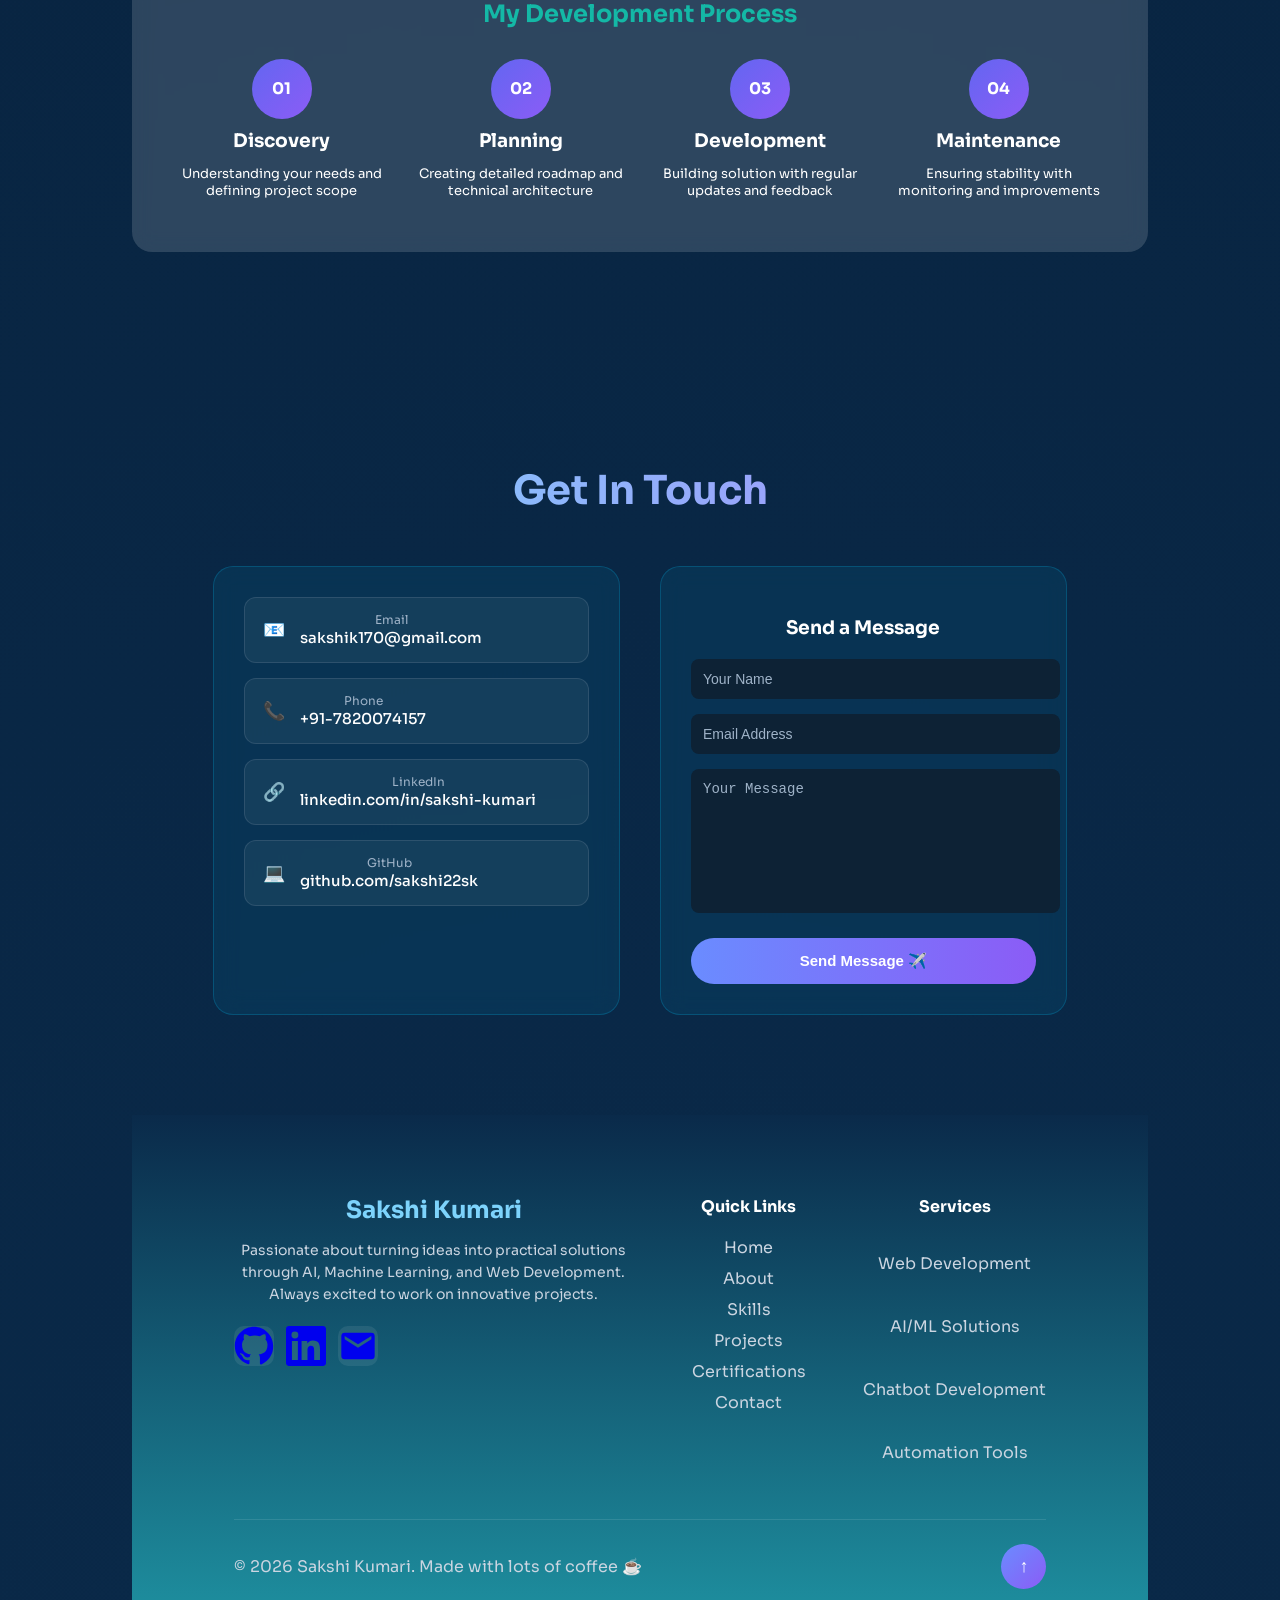
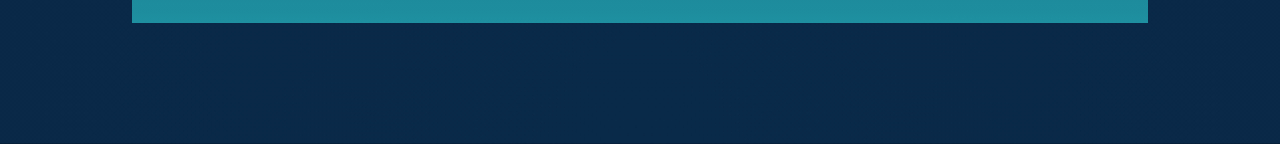
==== commit b9788734: "Update index.html" ====
--- a/index.html
+++ b/index.html
@@ -175,8 +175,12 @@
 </div>
 
 
-<img src="cv.png" class="lpu-logo" alt="LPU Logo" style="padding-left: 410px; width: 700px; display:center">
-
+<!-- <img src="cv.png" class="lpu-logo" alt="LPU Logo" style="padding-left: 410px; width: 700px; display:center"> -->
+
+<img src="cv.png" class="resume-image" alt="Resume">
+
+
+  
 <div class="resume-section">
 <div class="resume-buttons">
 <a href="https://drive.google.com/file/d/1H1GpTuMDCL6WMLRxGzVk0MqQLKzEWh28/view?usp=sharing" target="_blank" class="resume-btn view-btn">
--- a/styles.css
+++ b/styles.css
@@ -1797,4 +1797,199 @@
 background:linear-gradient(90deg,#7dd3fc,#a78bfa);
 -webkit-background-clip:text;
 color:transparent;
-}+}
+
+
+/* Resizing*/
+```css
+/* =========================================
+   MOBILE RESPONSIVE DESIGN
+========================================= */
+
+@media screen and (max-width: 768px) {
+
+  body{
+    overflow-x: hidden;
+  }
+
+  /* NAVBAR */
+  .nav{
+    flex-direction: column;
+    gap: 15px;
+    padding: 15px;
+  }
+
+  .nav ul{
+    flex-direction: column;
+    align-items: center;
+    gap: 12px;
+    padding: 0;
+  }
+
+  /* HERO SECTION */
+  .hero{
+    padding: 120px 20px 60px;
+    text-align: center;
+  }
+
+  .hero h1{
+    font-size: 2rem;
+    line-height: 1.3;
+  }
+
+  .hero-description{
+    font-size: 14px;
+    line-height: 1.7;
+  }
+
+  .hero-buttons{
+    flex-direction: column;
+    align-items: center;
+    gap: 15px;
+  }
+
+  /* ABOUT SECTION */
+  .about-grid{
+    grid-template-columns: 1fr;
+    gap: 20px;
+  }
+
+  .about-card{
+    width: 100%;
+  }
+
+  .photo img{
+    width: 100%;
+    height: auto;
+  }
+
+  /* RESUME IMAGE */
+  .lpu-logo{
+    width: 100% !important;
+    padding-left: 0 !important;
+    display: block;
+    margin: auto;
+  }
+
+  /* EDUCATION CARDS */
+  .resume-cards{
+    flex-direction: column;
+    gap: 20px;
+  }
+
+  .resume-card{
+    width: 100%;
+  }
+
+  /* SKILLS */
+  .skills-wrapper{
+    flex-direction: column;
+  }
+
+  .skills-container{
+    display: flex;
+    flex-direction: column;
+    gap: 20px;
+    overflow: visible;
+  }
+
+  .skill-card{
+    width: 100%;
+  }
+
+  .arrow{
+    display: none;
+  }
+
+  /* PROJECTS */
+  .projects-grid{
+    grid-template-columns: 1fr;
+    gap: 25px;
+  }
+
+  .project-card{
+    width: 100%;
+  }
+
+  .flip-box{
+    width: 100%;
+  }
+
+  .flip-front img{
+    width: 100%;
+    height: auto;
+  }
+
+  /* CERTIFICATIONS */
+  .cert-grid{
+    grid-template-columns: 1fr;
+  }
+
+  .cert-card{
+    width: 100%;
+  }
+
+  /* CONTACT */
+  .contact-container{
+    flex-direction: column;
+    gap: 30px;
+  }
+
+  .contact-left,
+  .contact-right{
+    width: 100%;
+  }
+
+  .contact-form input,
+  .contact-form textarea{
+    width: 100%;
+  }
+
+  /* FOOTER */
+  .footer-container{
+    flex-direction: column;
+    text-align: center;
+    gap: 30px;
+  }
+
+  /* PROCESS SECTION */
+  .process-grid{
+    grid-template-columns: 1fr;
+  }
+
+  /* HACKATHON */
+  .hackathon-row{
+    flex-direction: column;
+  }
+
+  .hackathon-box{
+    width: 100%;
+  }
+
+  /* CP SECTION */
+  .cp-container{
+    flex-direction: column;
+  }
+
+  .cp-card{
+    width: 100%;
+  }
+
+  /* ACHIEVEMENT IMAGES */
+  .image-row{
+    flex-direction: column;
+  }
+
+  .achievement-img{
+    width: 100%;
+    height: auto;
+  }
+
+  /* FLOATING OBJECTS */
+  .space-object,
+  .tech{
+    display: none;
+  }
+
+}
+```
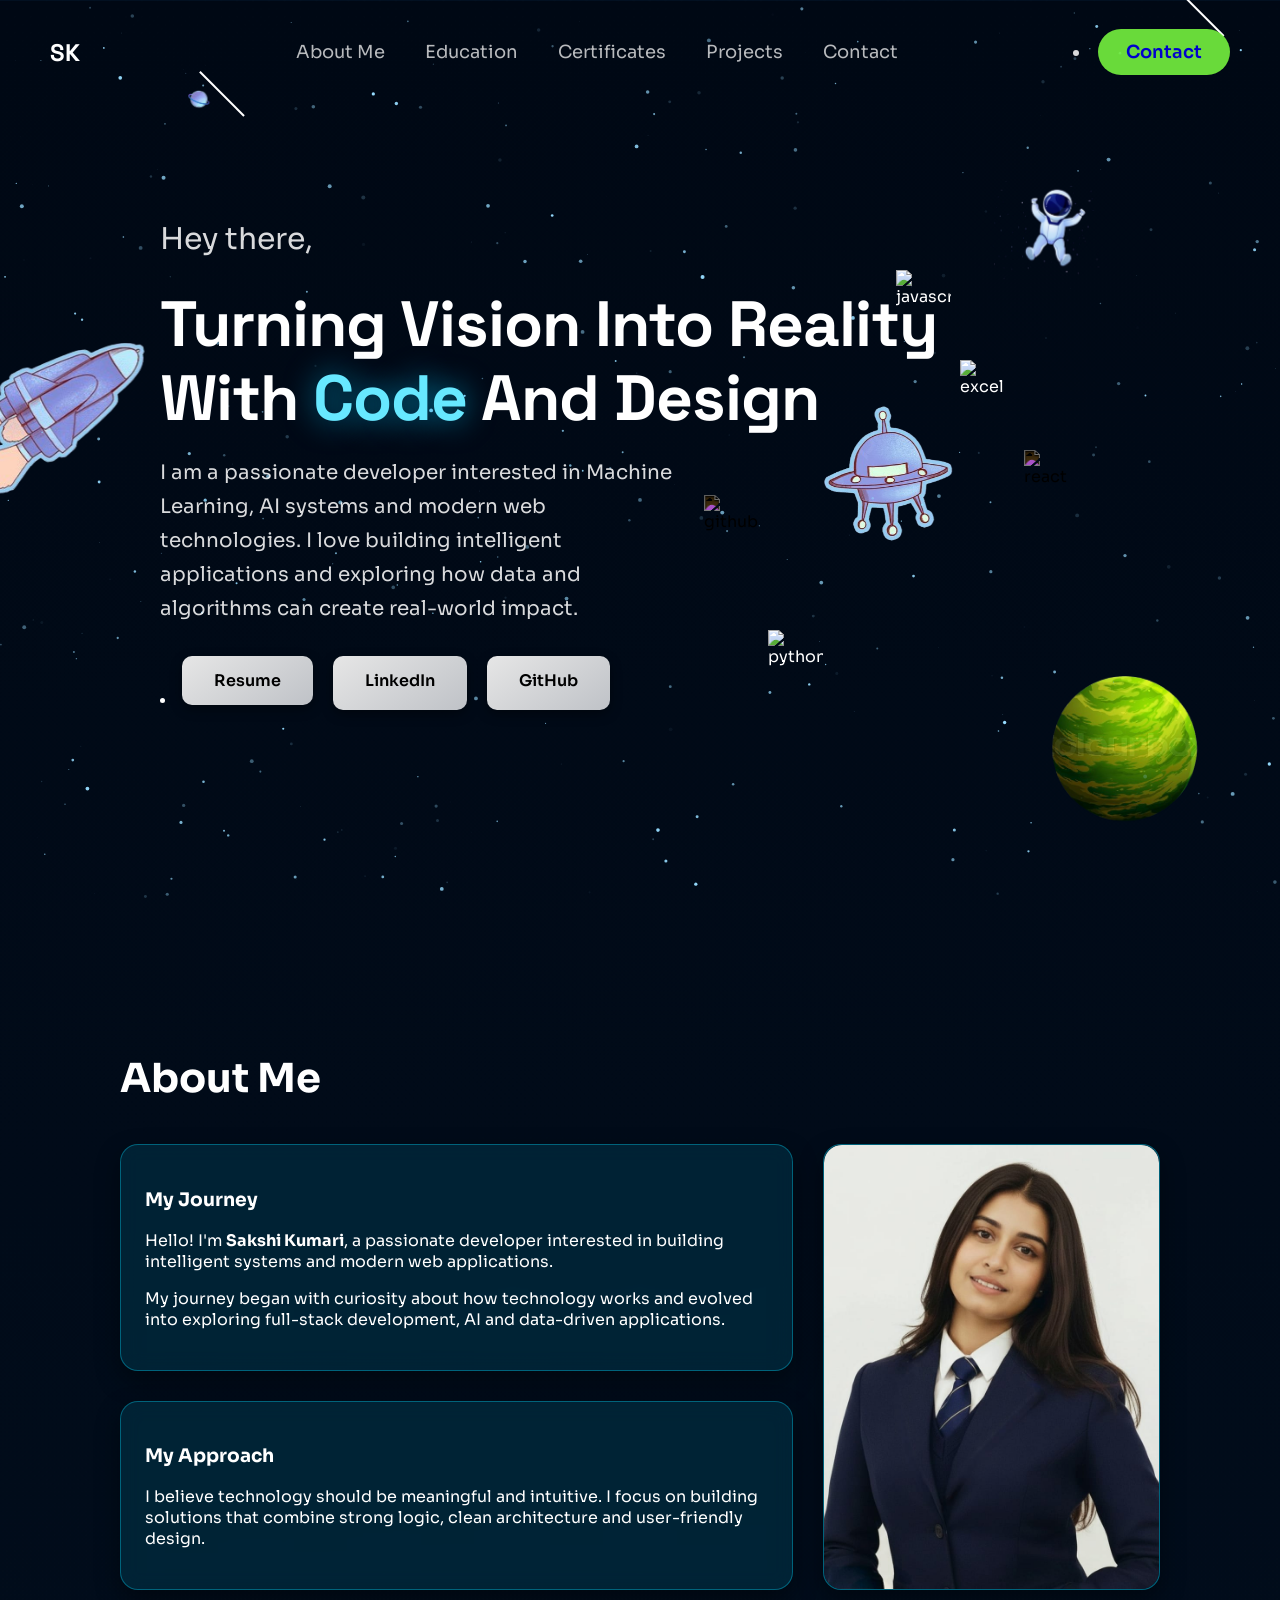
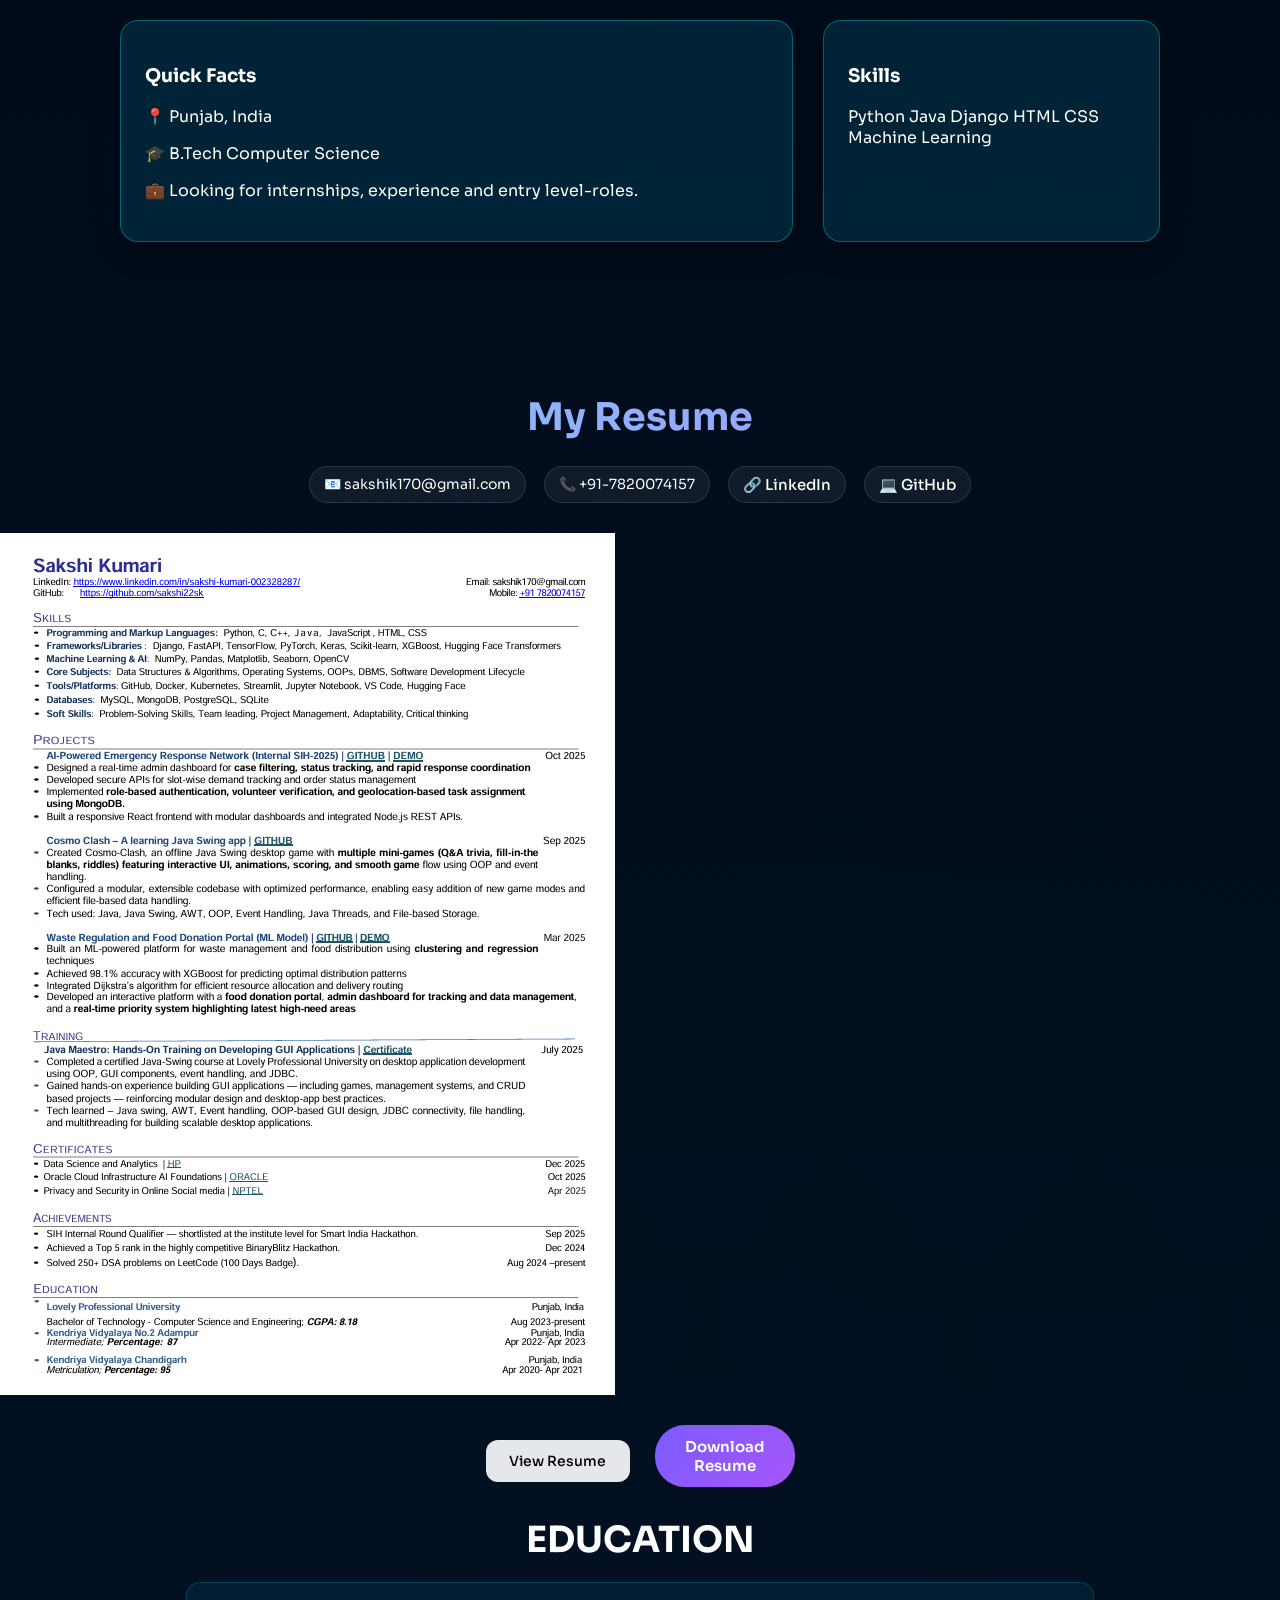
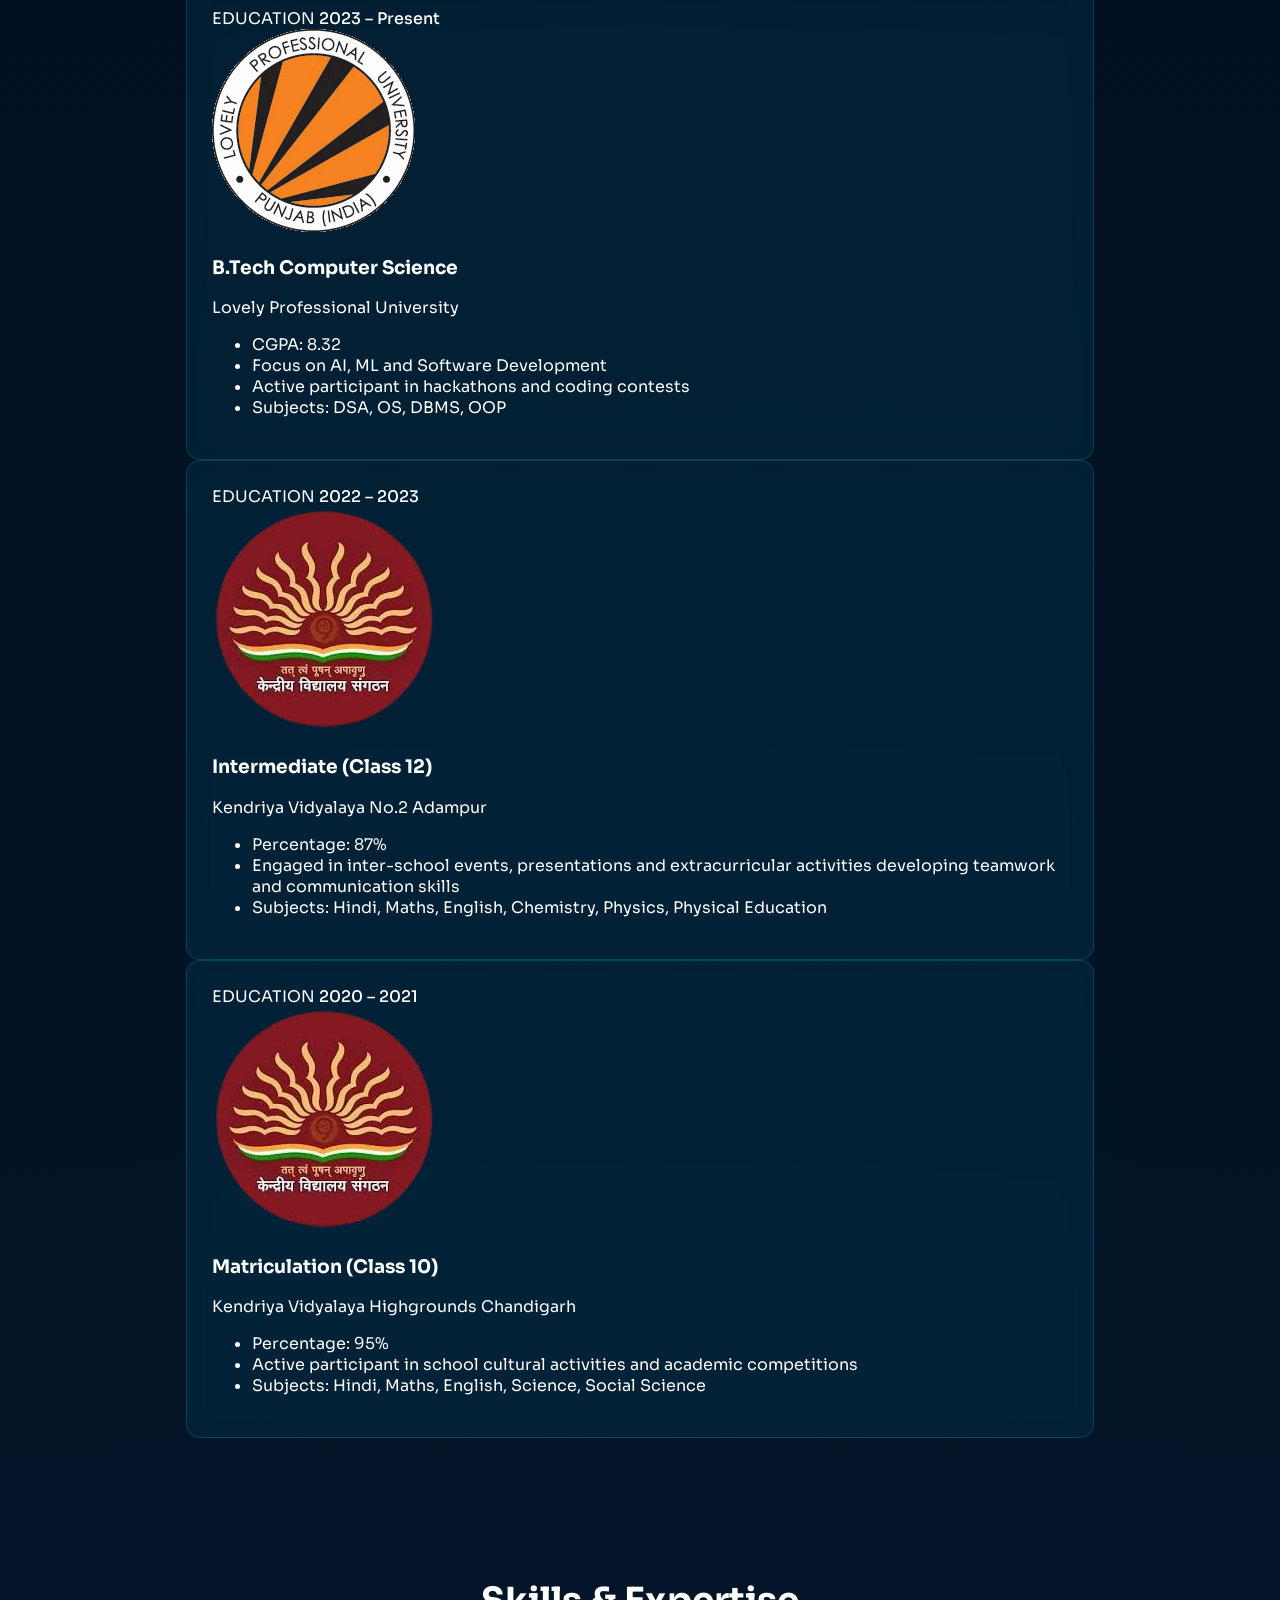
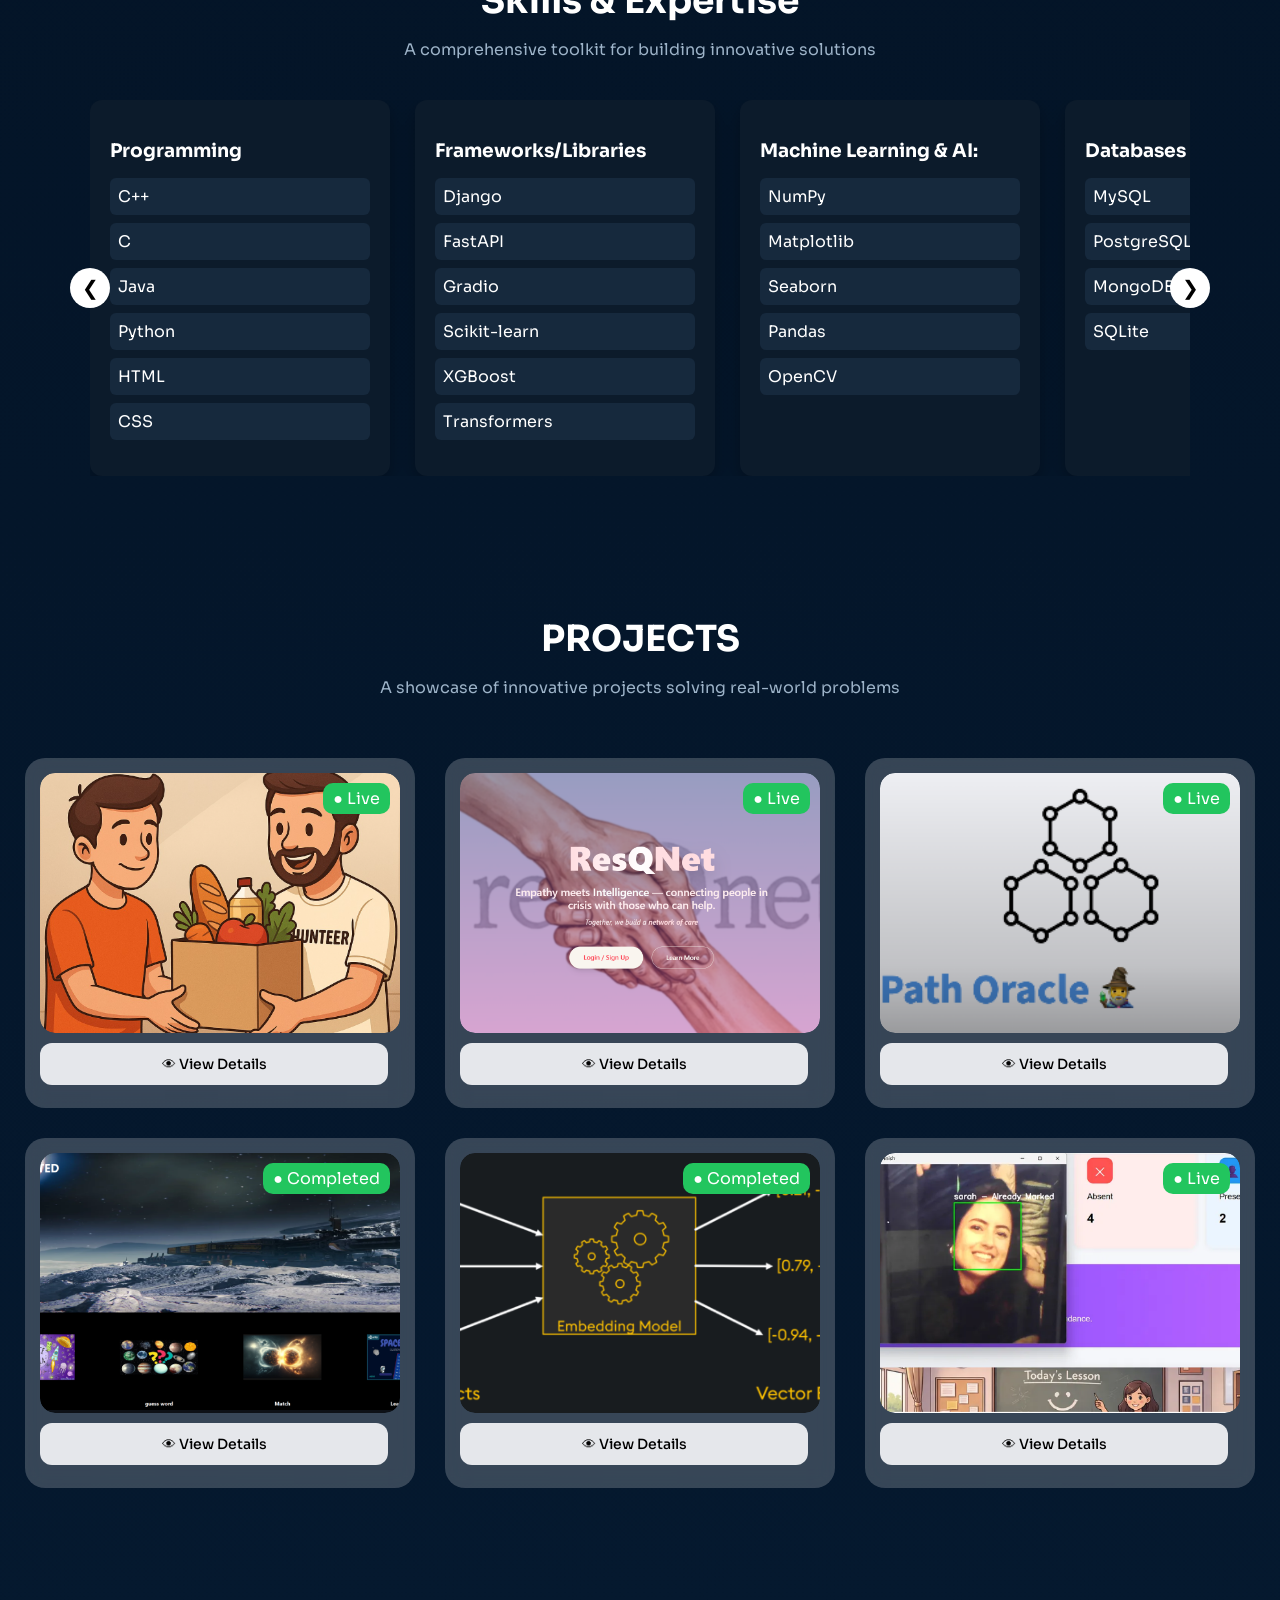
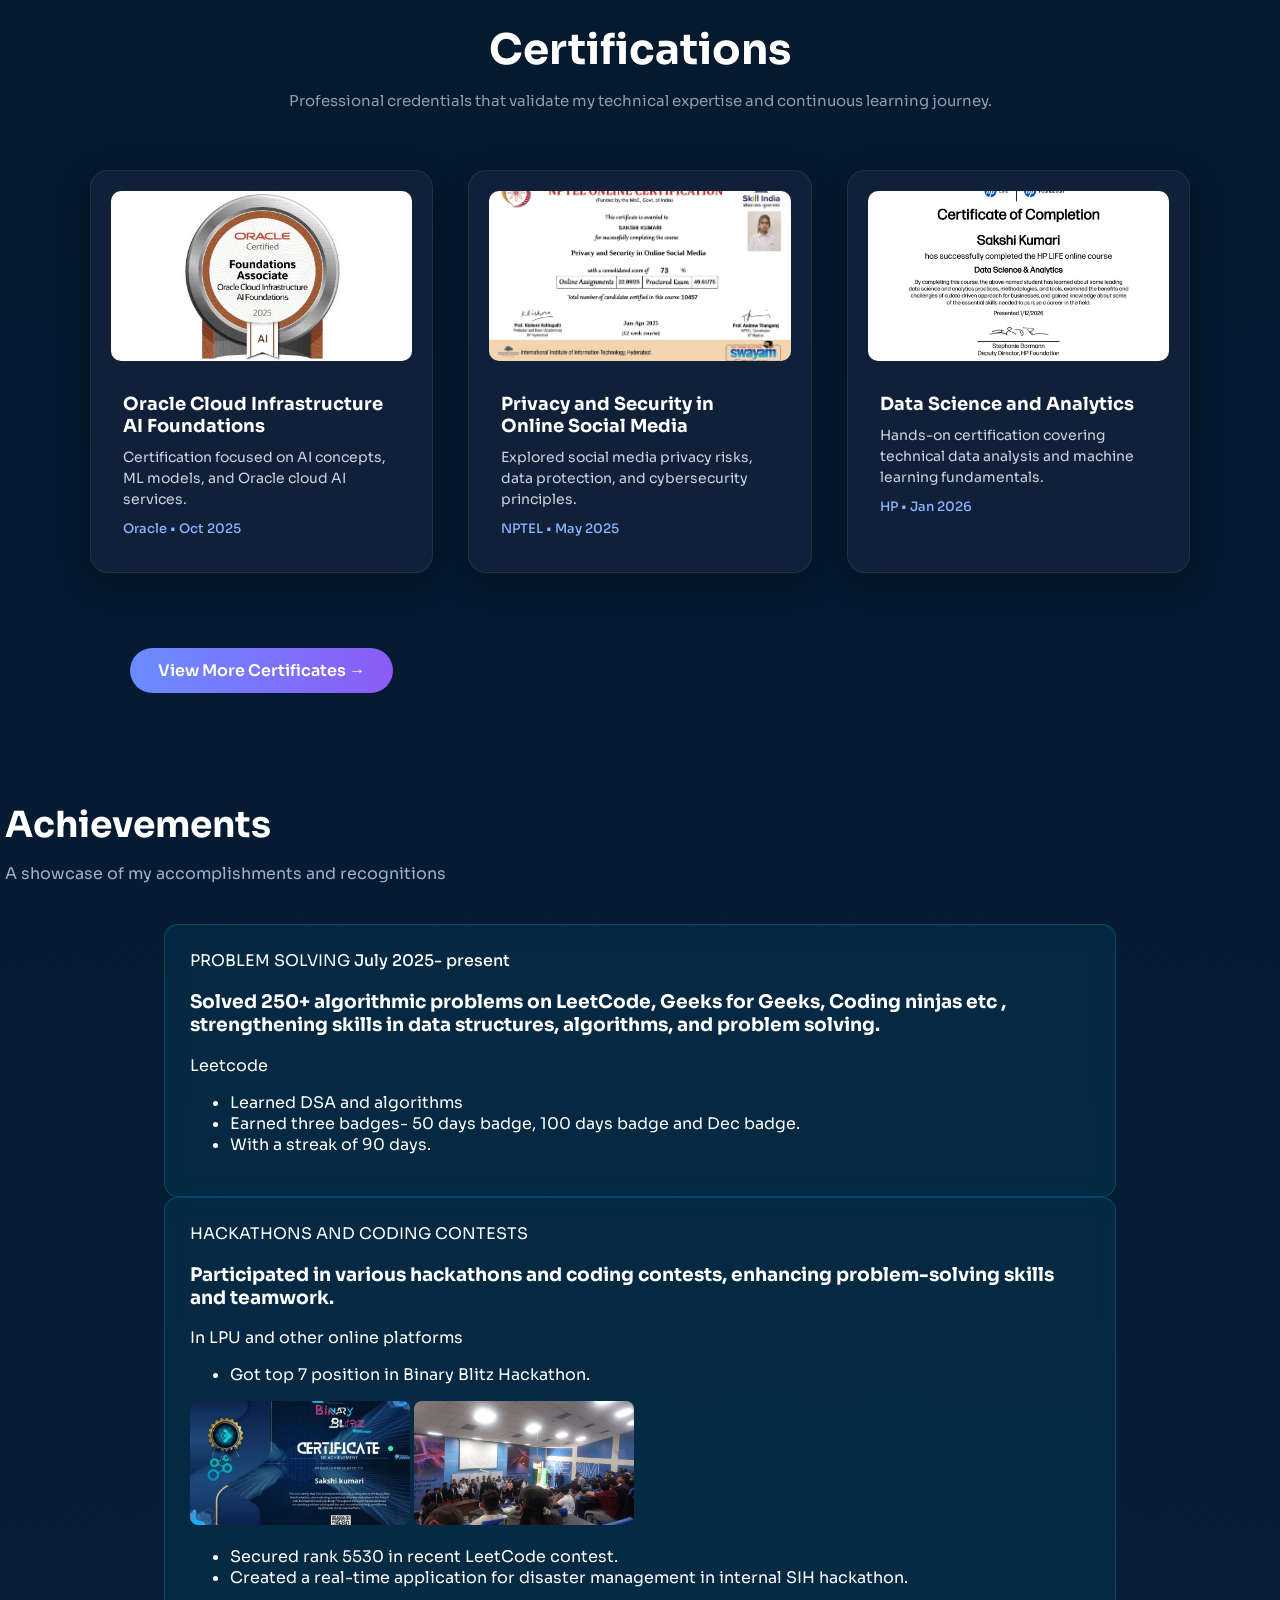
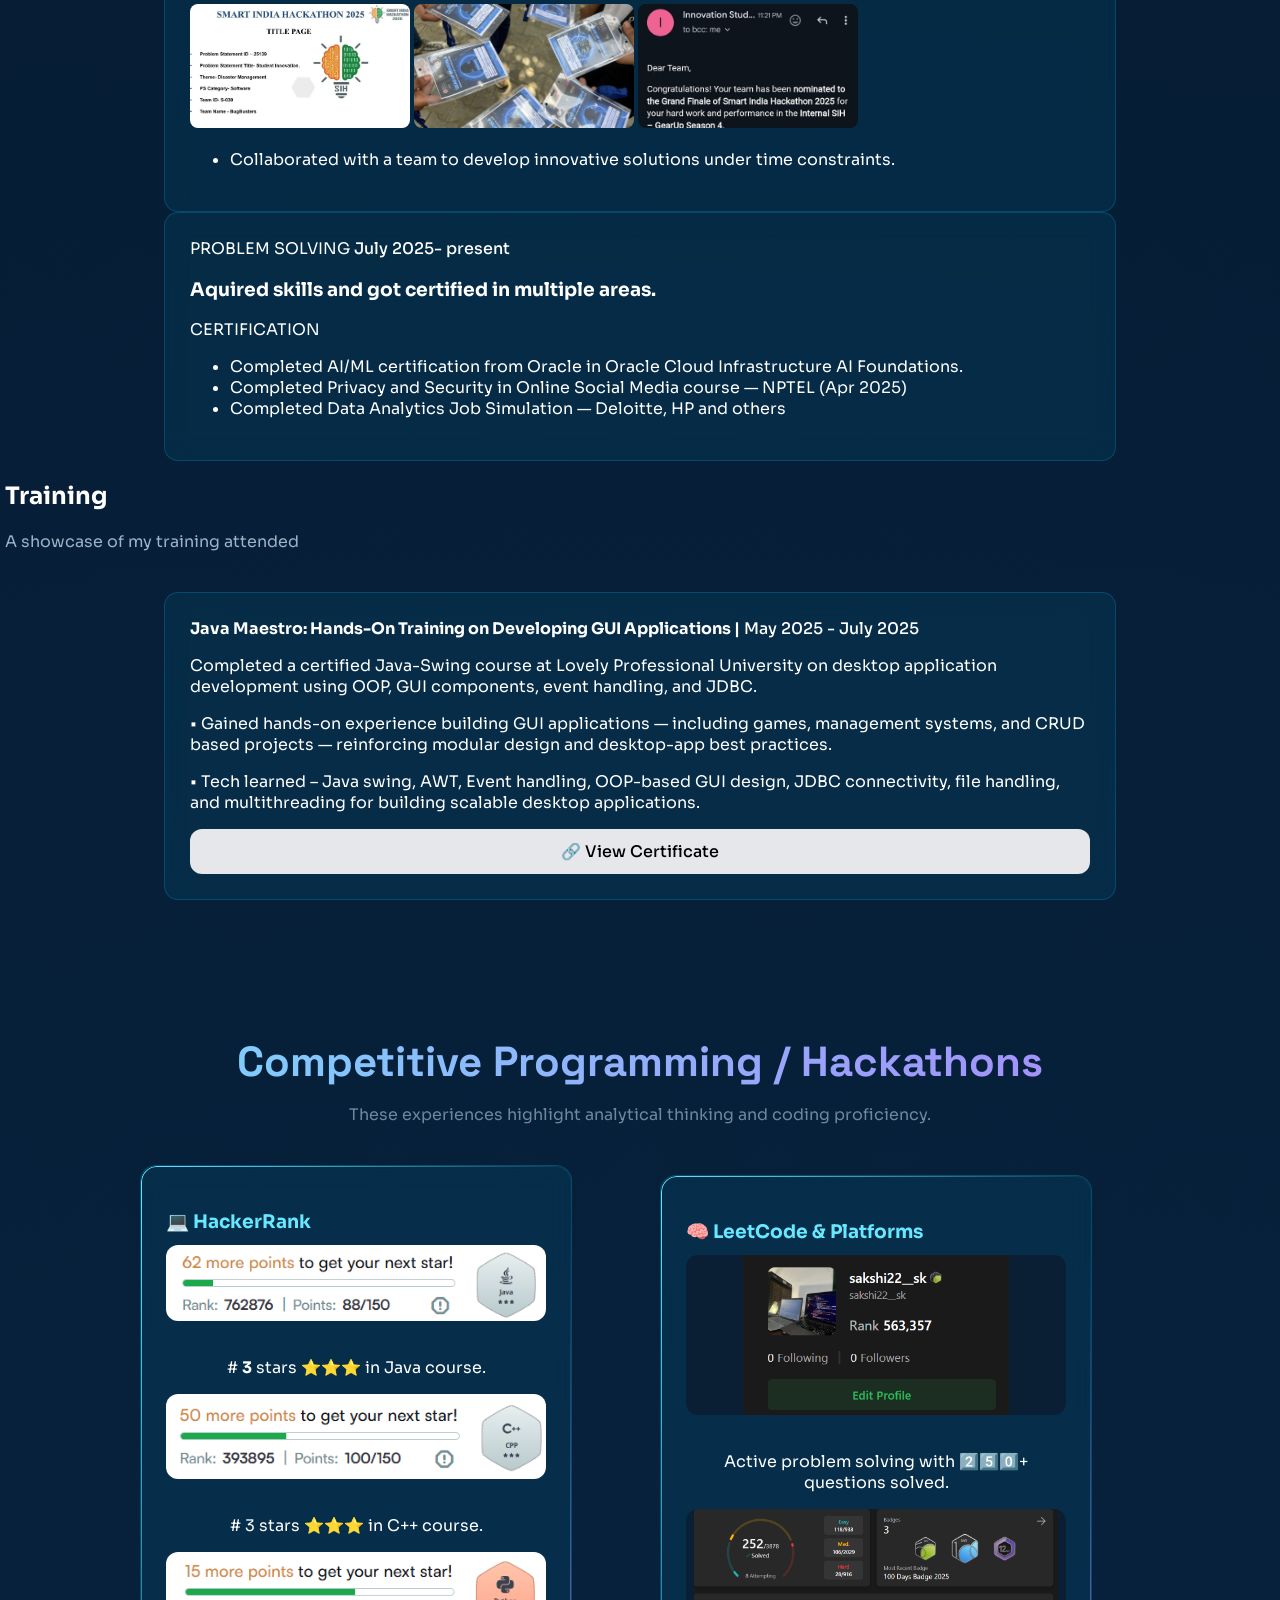
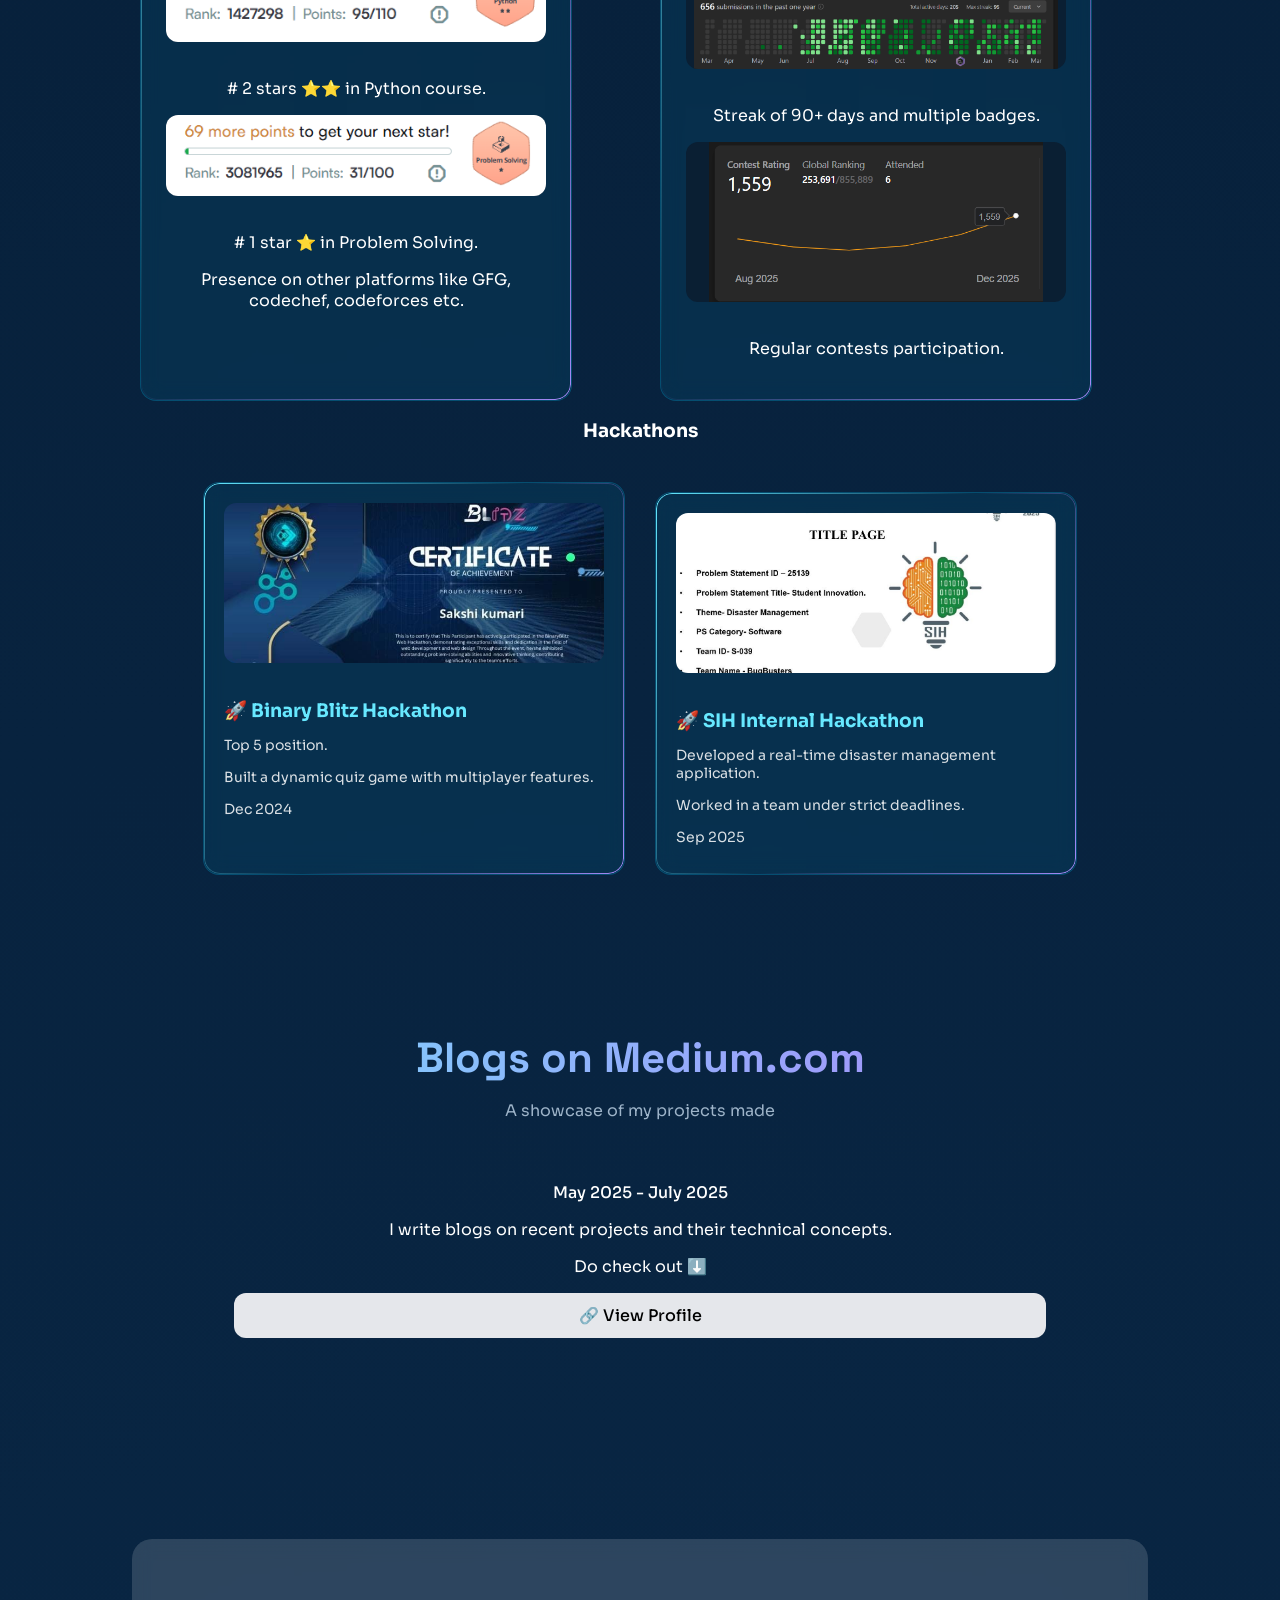
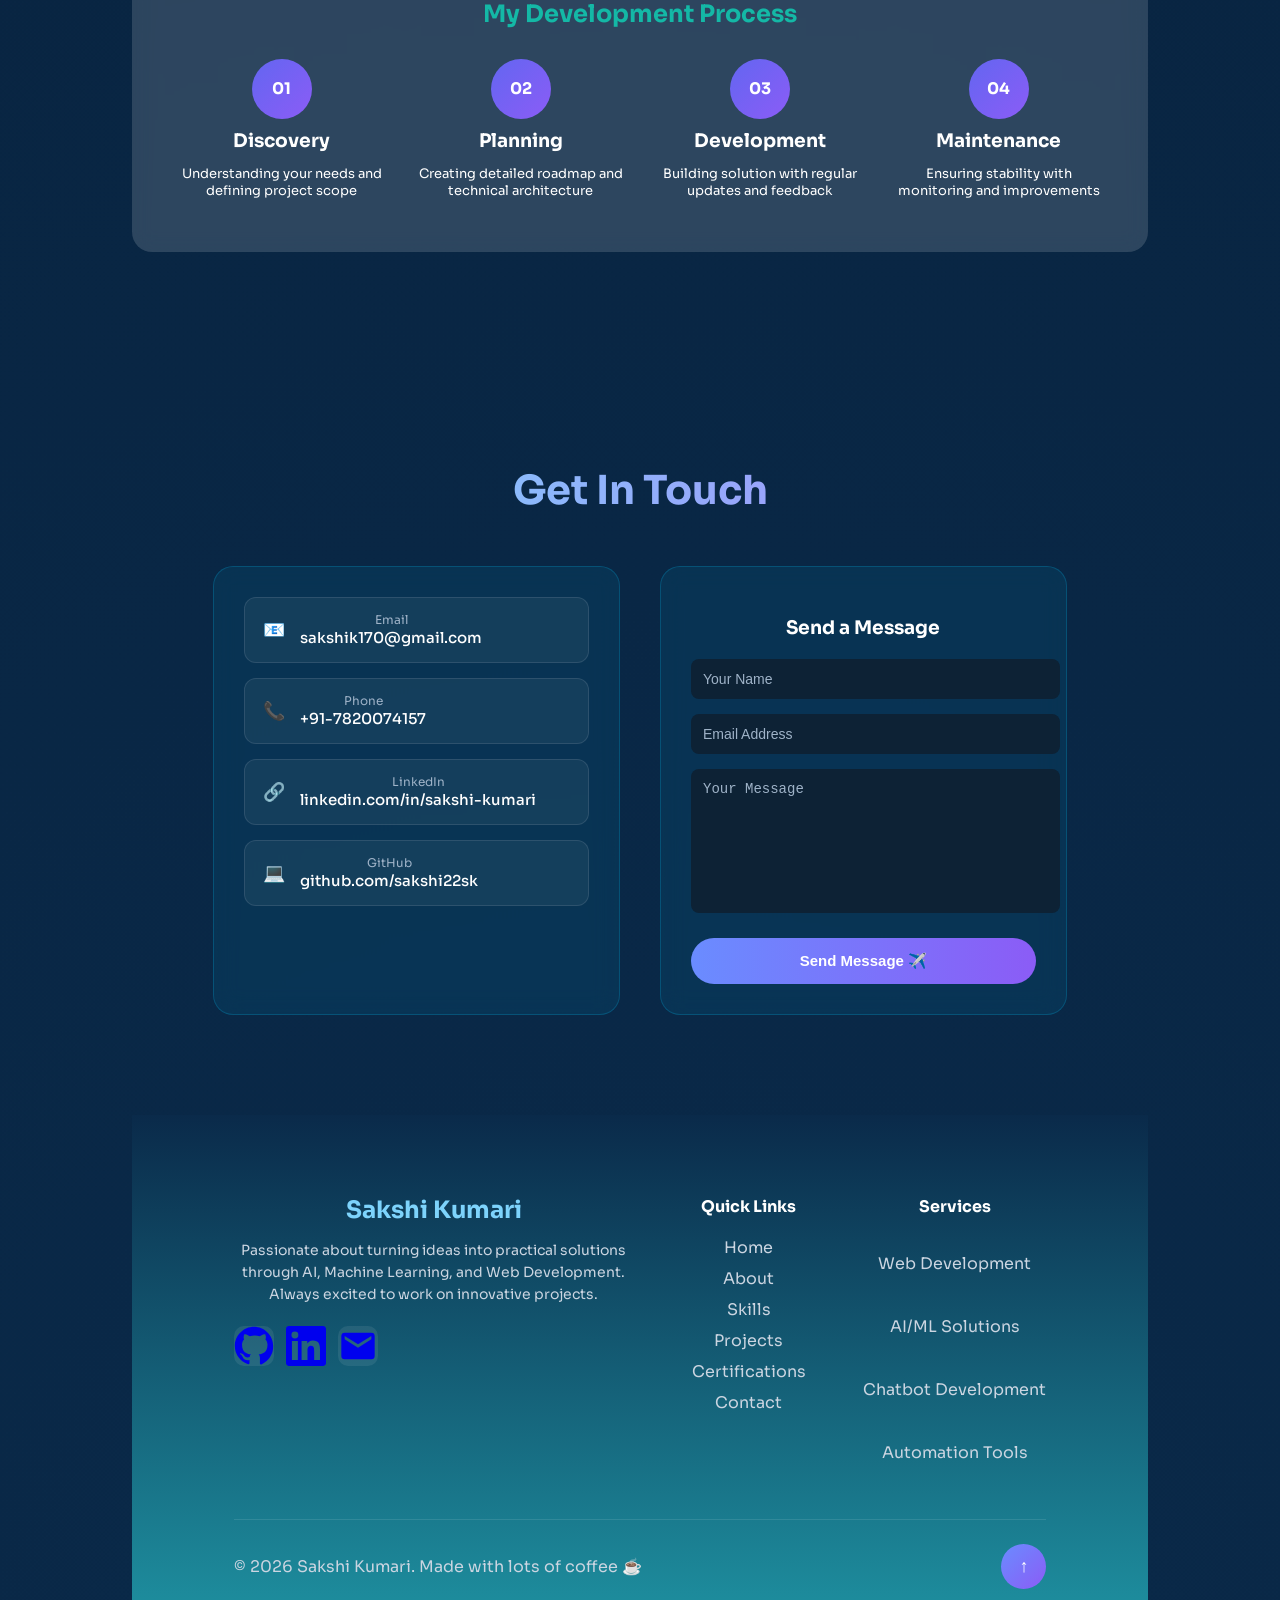
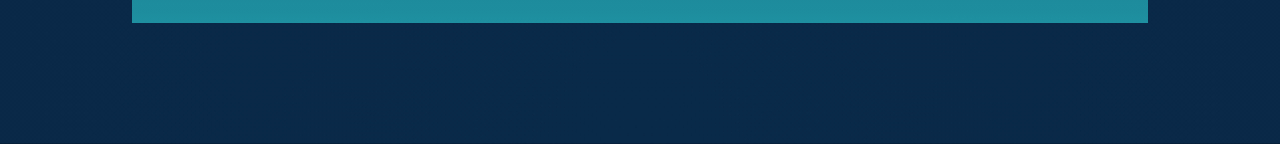
==== commit 0f215aa3: "Update index.html" ====
--- a/index.html
+++ b/index.html
@@ -183,7 +183,7 @@
   
 <div class="resume-section">
 <div class="resume-buttons">
-<a href="https://drive.google.com/file/d/1H1GpTuMDCL6WMLRxGzVk0MqQLKzEWh28/view?usp=sharing" target="_blank" class="resume-btn view-btn">
+<a href="https://drive.google.com/file/d/1OBtCy1-RdNi85B_8gQRJQZBIwyCLv2pA/view?usp=sharing" target="_blank" class="resume-btn view-btn">
 View Resume
 </a>
 
@@ -213,7 +213,7 @@
 <p class="org">Lovely Professional University</p>
 
 <ul>
-<li>CGPA: 7.82</li>
+<li>CGPA: 8.32</li>
 <li>Focus on AI, ML and Software Development</li>
 <li>Active participant in hackathons and coding contests</li>
 <li>Subjects: DSA, OS, DBMS, OOP</li>
--- a/styles.css
+++ b/styles.css
@@ -1798,198 +1798,3 @@
 -webkit-background-clip:text;
 color:transparent;
 }
-
-
-/* Resizing*/
-```css
-/* =========================================
-   MOBILE RESPONSIVE DESIGN
-========================================= */
-
-@media screen and (max-width: 768px) {
-
-  body{
-    overflow-x: hidden;
-  }
-
-  /* NAVBAR */
-  .nav{
-    flex-direction: column;
-    gap: 15px;
-    padding: 15px;
-  }
-
-  .nav ul{
-    flex-direction: column;
-    align-items: center;
-    gap: 12px;
-    padding: 0;
-  }
-
-  /* HERO SECTION */
-  .hero{
-    padding: 120px 20px 60px;
-    text-align: center;
-  }
-
-  .hero h1{
-    font-size: 2rem;
-    line-height: 1.3;
-  }
-
-  .hero-description{
-    font-size: 14px;
-    line-height: 1.7;
-  }
-
-  .hero-buttons{
-    flex-direction: column;
-    align-items: center;
-    gap: 15px;
-  }
-
-  /* ABOUT SECTION */
-  .about-grid{
-    grid-template-columns: 1fr;
-    gap: 20px;
-  }
-
-  .about-card{
-    width: 100%;
-  }
-
-  .photo img{
-    width: 100%;
-    height: auto;
-  }
-
-  /* RESUME IMAGE */
-  .lpu-logo{
-    width: 100% !important;
-    padding-left: 0 !important;
-    display: block;
-    margin: auto;
-  }
-
-  /* EDUCATION CARDS */
-  .resume-cards{
-    flex-direction: column;
-    gap: 20px;
-  }
-
-  .resume-card{
-    width: 100%;
-  }
-
-  /* SKILLS */
-  .skills-wrapper{
-    flex-direction: column;
-  }
-
-  .skills-container{
-    display: flex;
-    flex-direction: column;
-    gap: 20px;
-    overflow: visible;
-  }
-
-  .skill-card{
-    width: 100%;
-  }
-
-  .arrow{
-    display: none;
-  }
-
-  /* PROJECTS */
-  .projects-grid{
-    grid-template-columns: 1fr;
-    gap: 25px;
-  }
-
-  .project-card{
-    width: 100%;
-  }
-
-  .flip-box{
-    width: 100%;
-  }
-
-  .flip-front img{
-    width: 100%;
-    height: auto;
-  }
-
-  /* CERTIFICATIONS */
-  .cert-grid{
-    grid-template-columns: 1fr;
-  }
-
-  .cert-card{
-    width: 100%;
-  }
-
-  /* CONTACT */
-  .contact-container{
-    flex-direction: column;
-    gap: 30px;
-  }
-
-  .contact-left,
-  .contact-right{
-    width: 100%;
-  }
-
-  .contact-form input,
-  .contact-form textarea{
-    width: 100%;
-  }
-
-  /* FOOTER */
-  .footer-container{
-    flex-direction: column;
-    text-align: center;
-    gap: 30px;
-  }
-
-  /* PROCESS SECTION */
-  .process-grid{
-    grid-template-columns: 1fr;
-  }
-
-  /* HACKATHON */
-  .hackathon-row{
-    flex-direction: column;
-  }
-
-  .hackathon-box{
-    width: 100%;
-  }
-
-  /* CP SECTION */
-  .cp-container{
-    flex-direction: column;
-  }
-
-  .cp-card{
-    width: 100%;
-  }
-
-  /* ACHIEVEMENT IMAGES */
-  .image-row{
-    flex-direction: column;
-  }
-
-  .achievement-img{
-    width: 100%;
-    height: auto;
-  }
-
-  /* FLOATING OBJECTS */
-  .space-object,
-  .tech{
-    display: none;
-  }
-
-}
-```
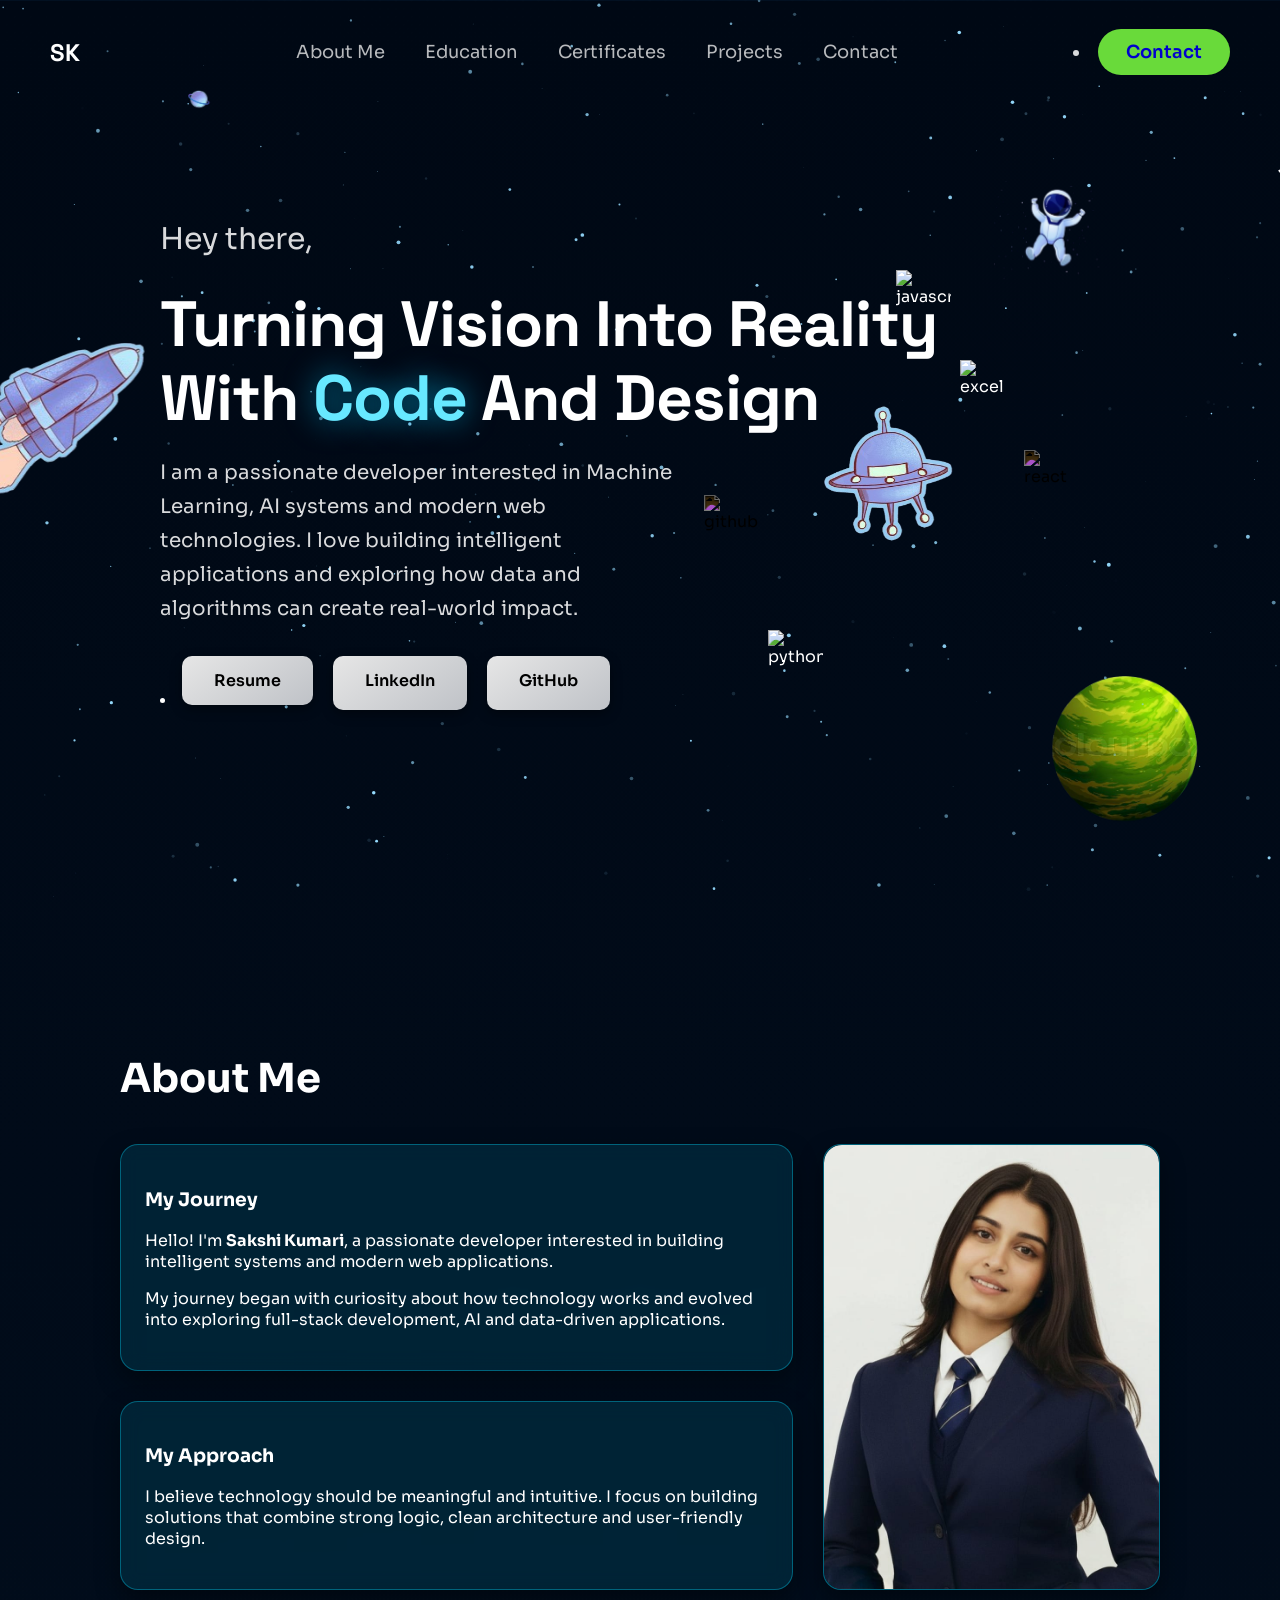
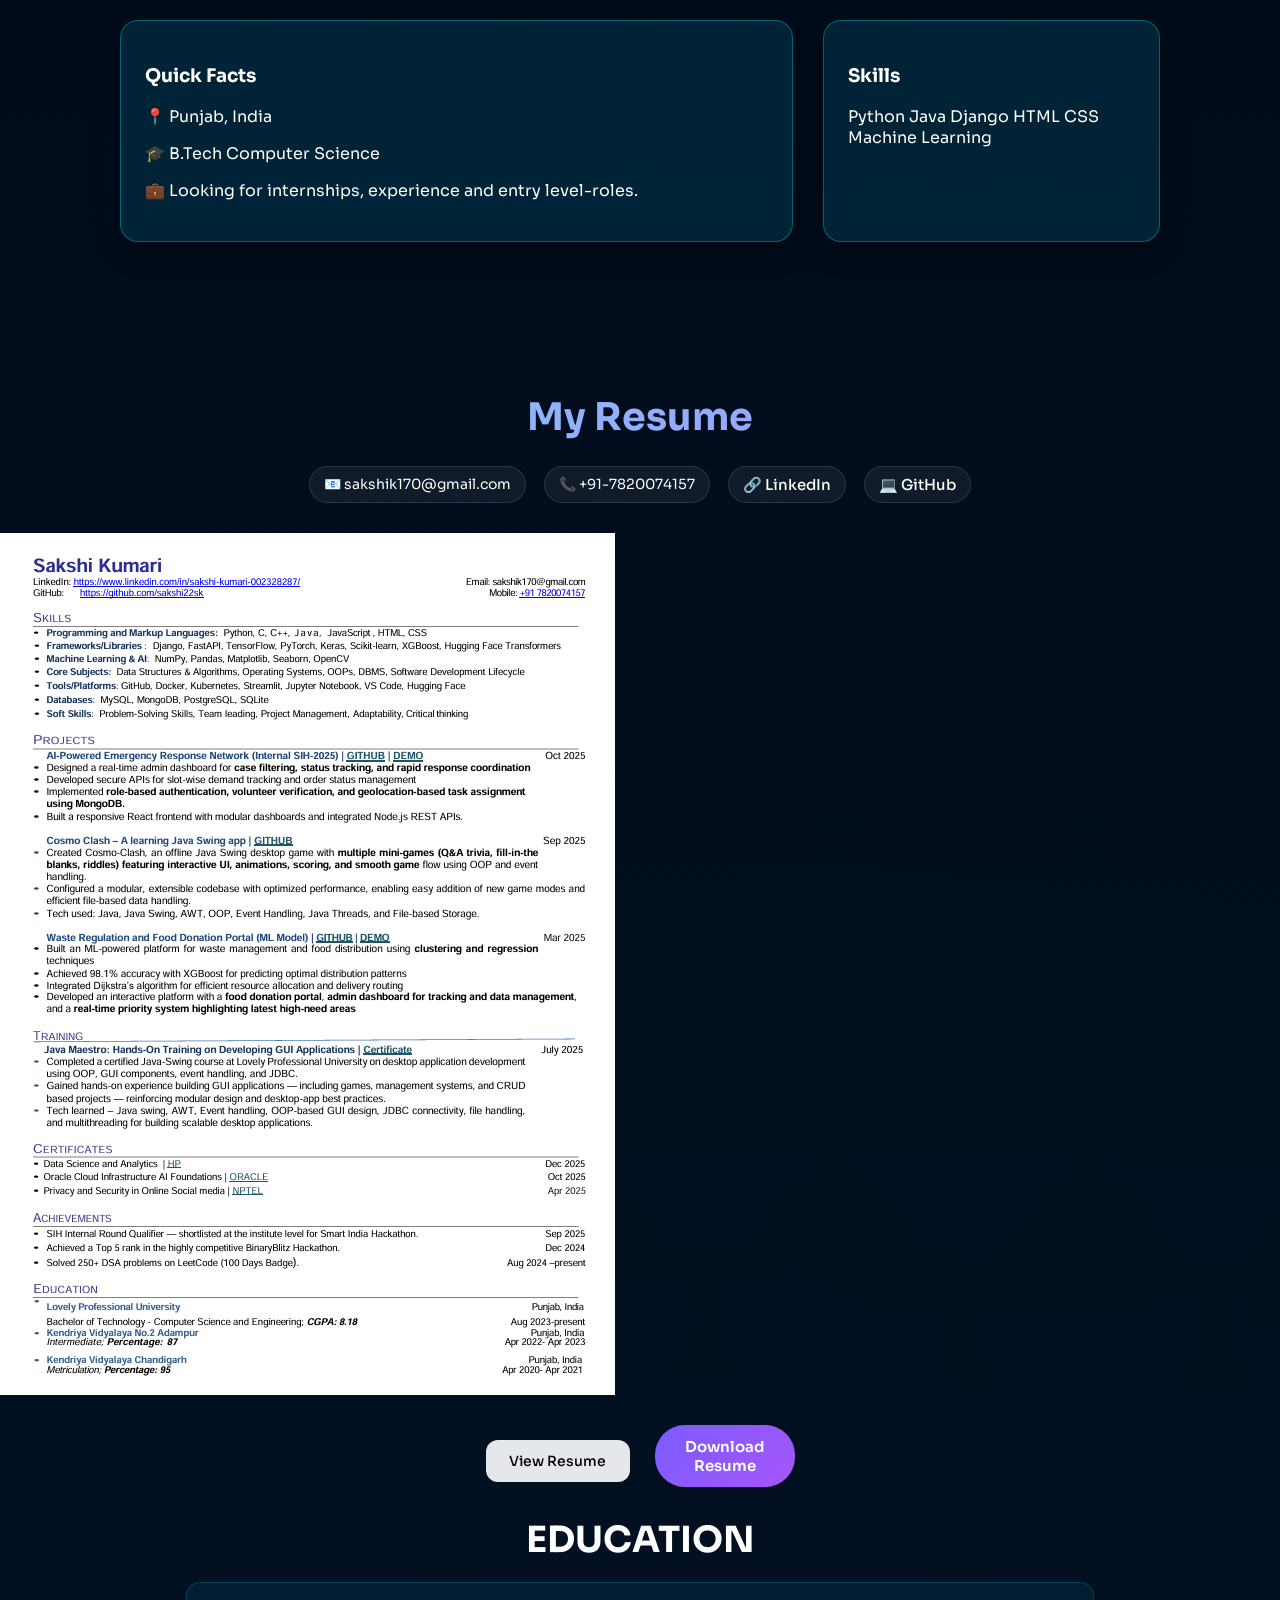
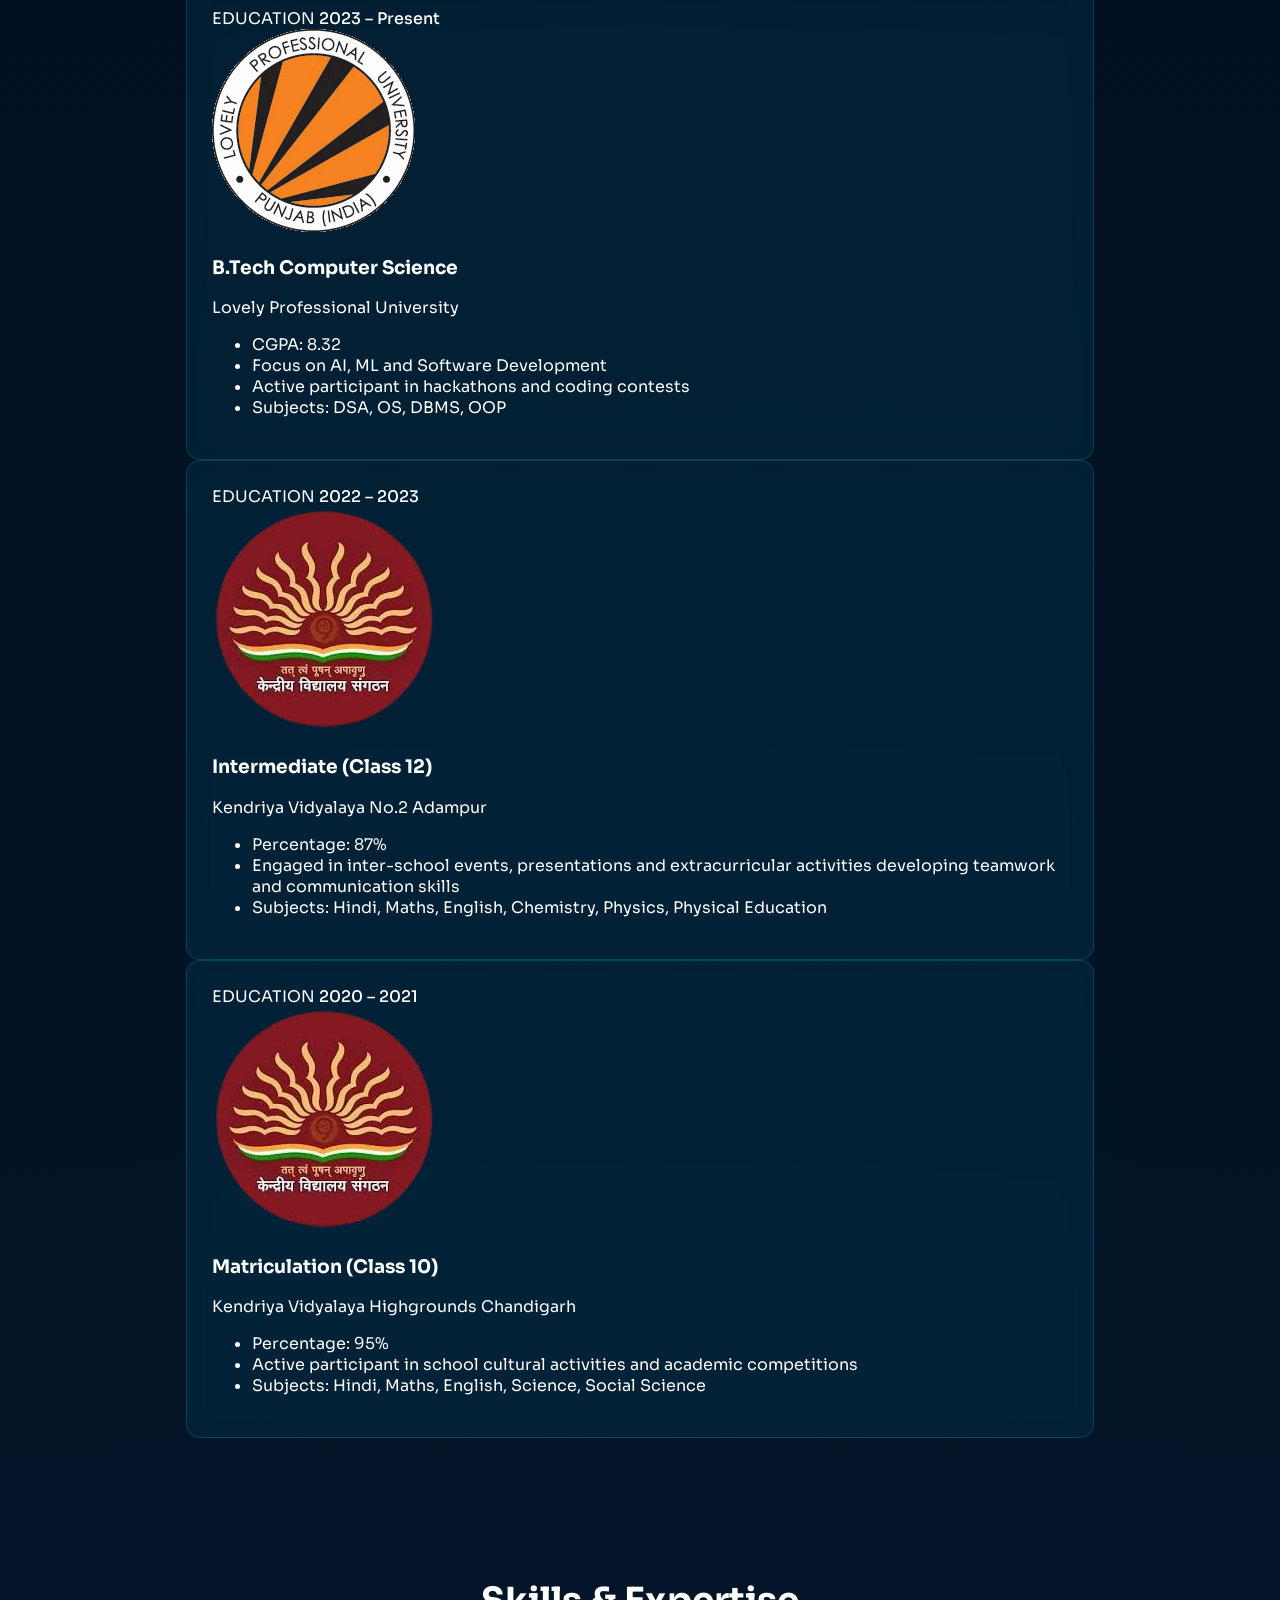
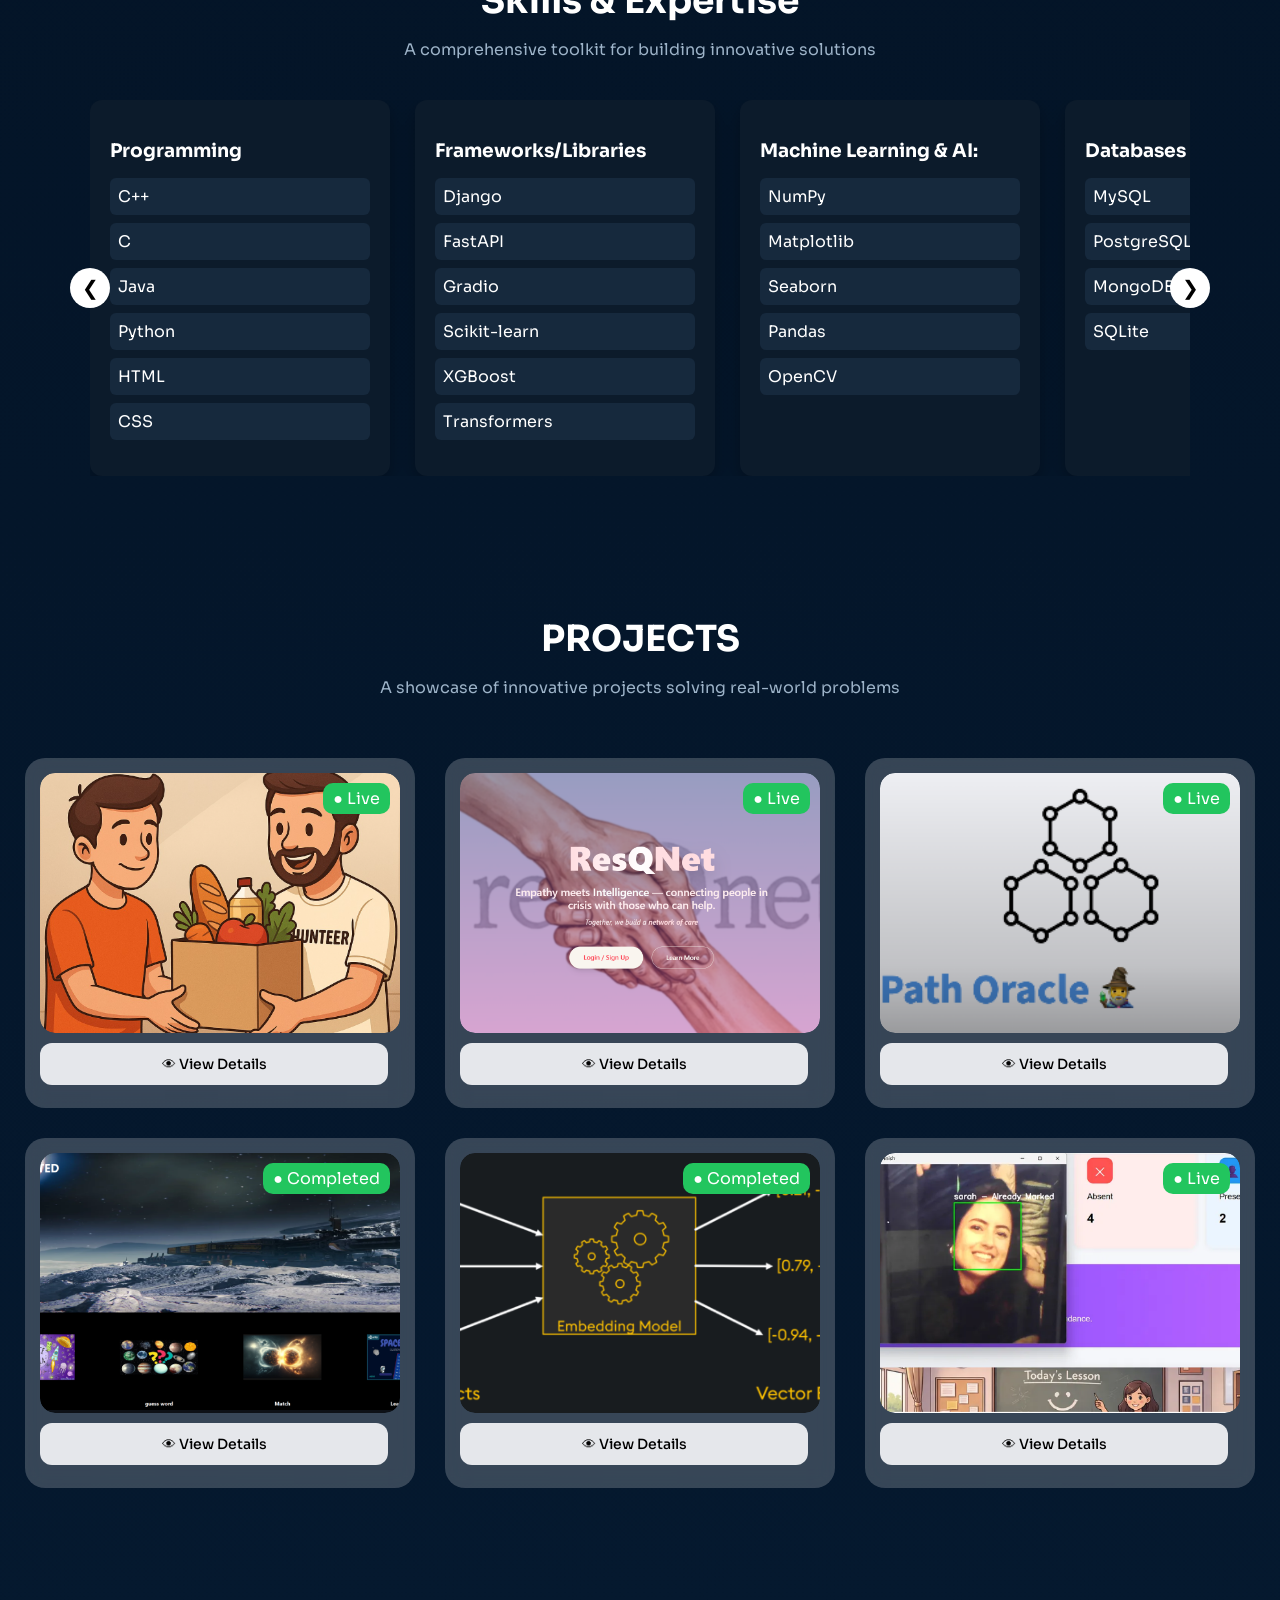
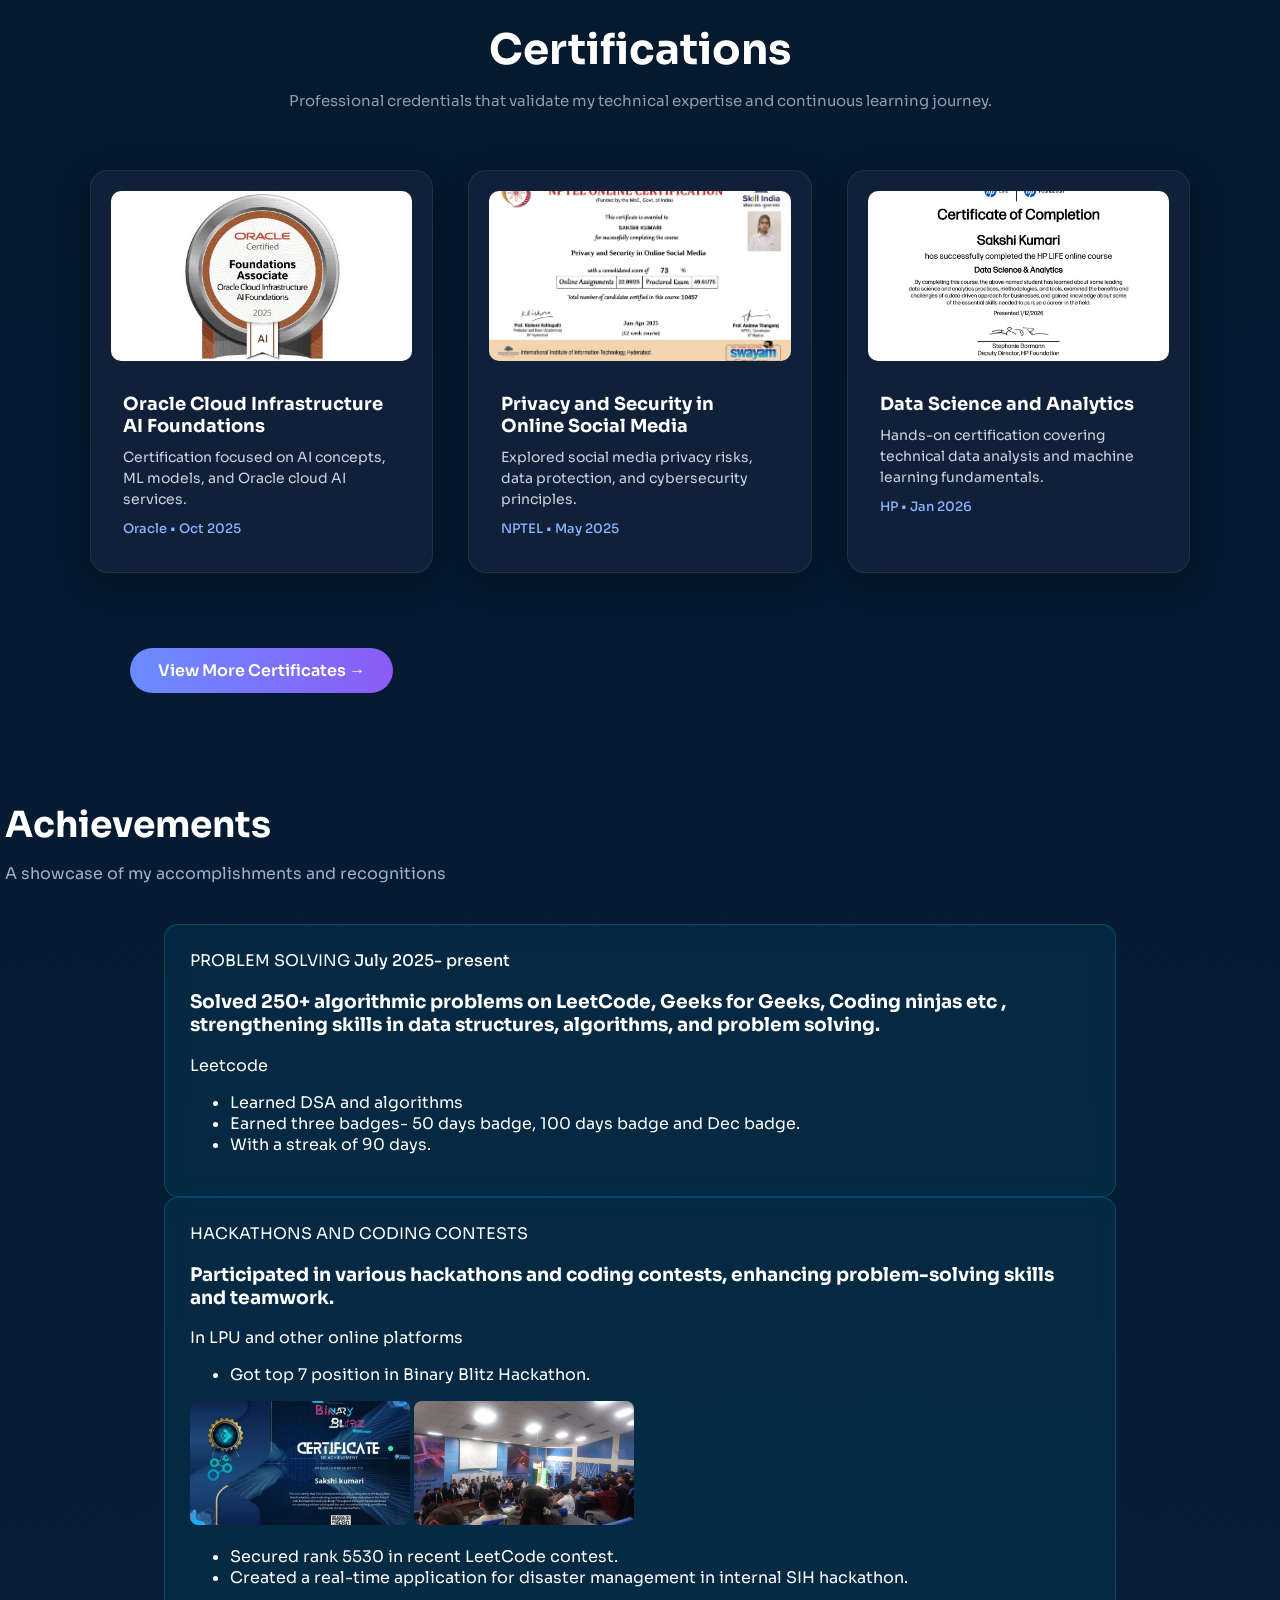
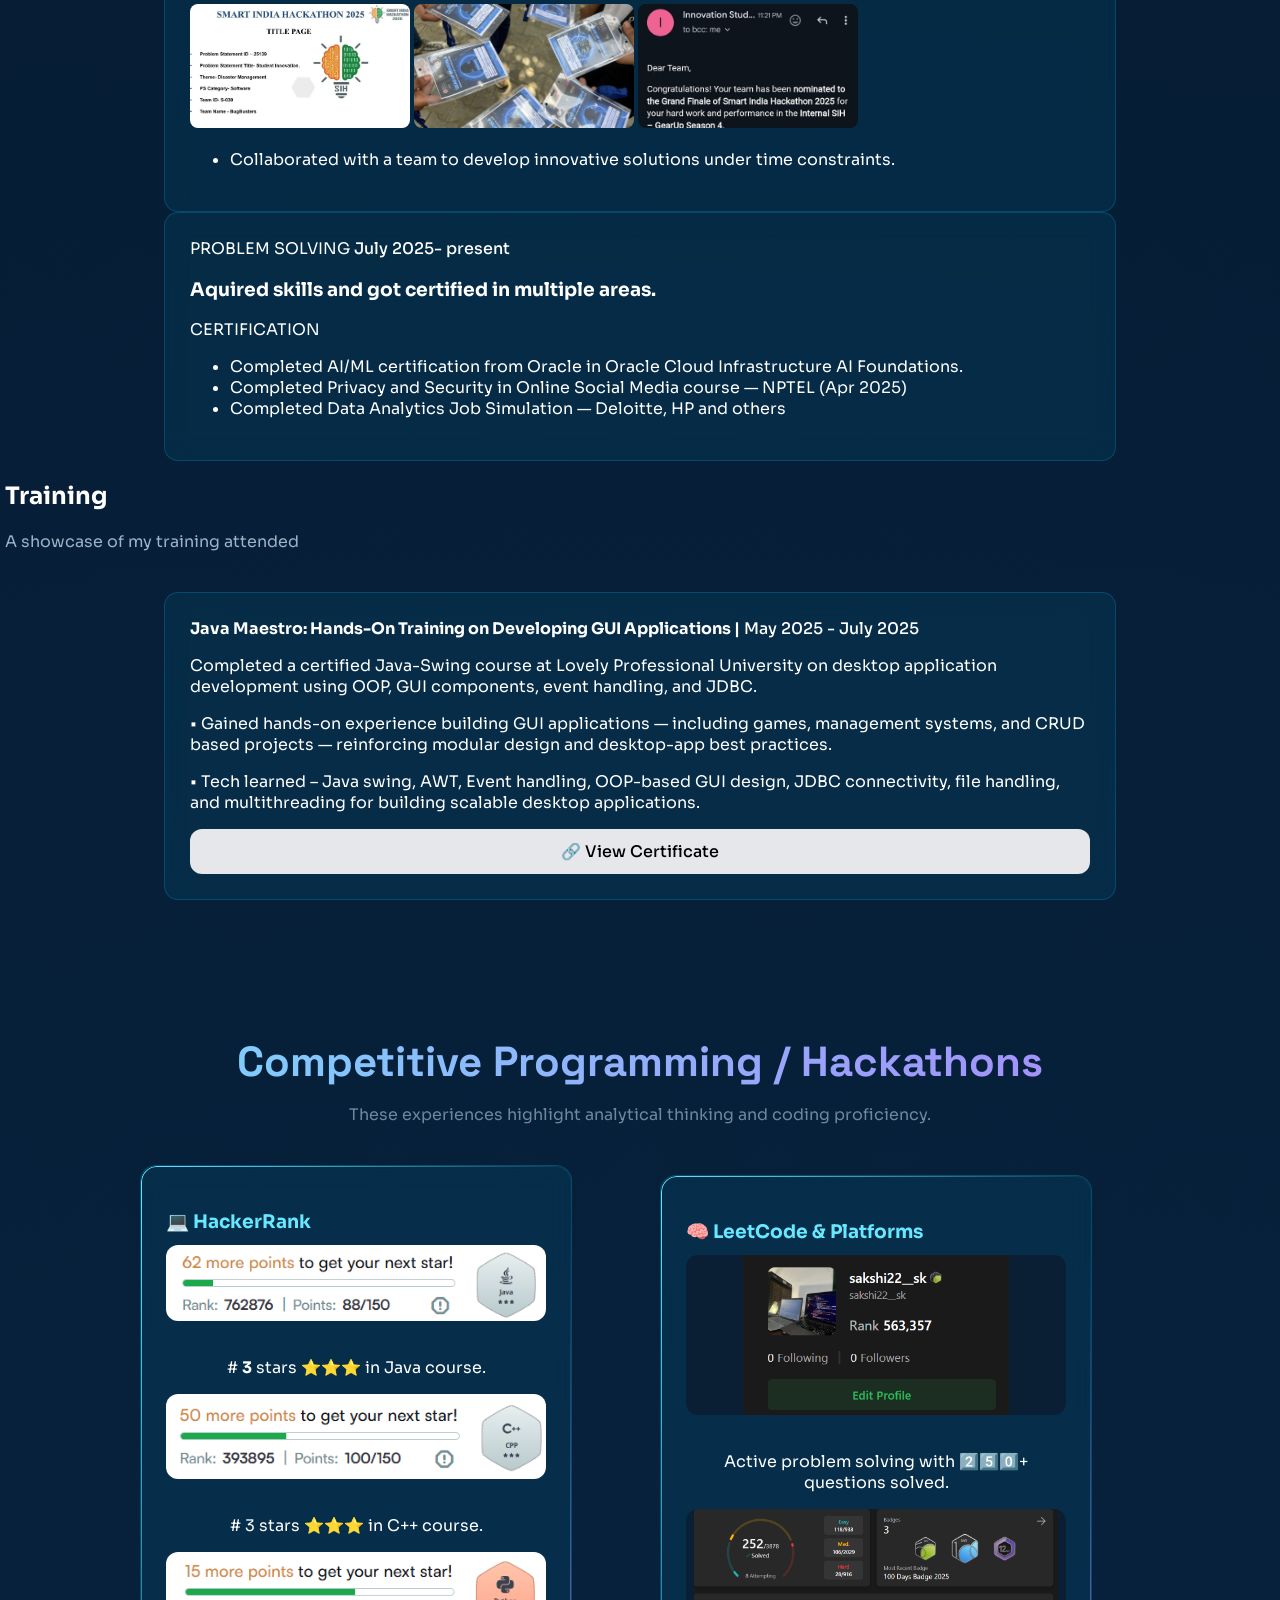
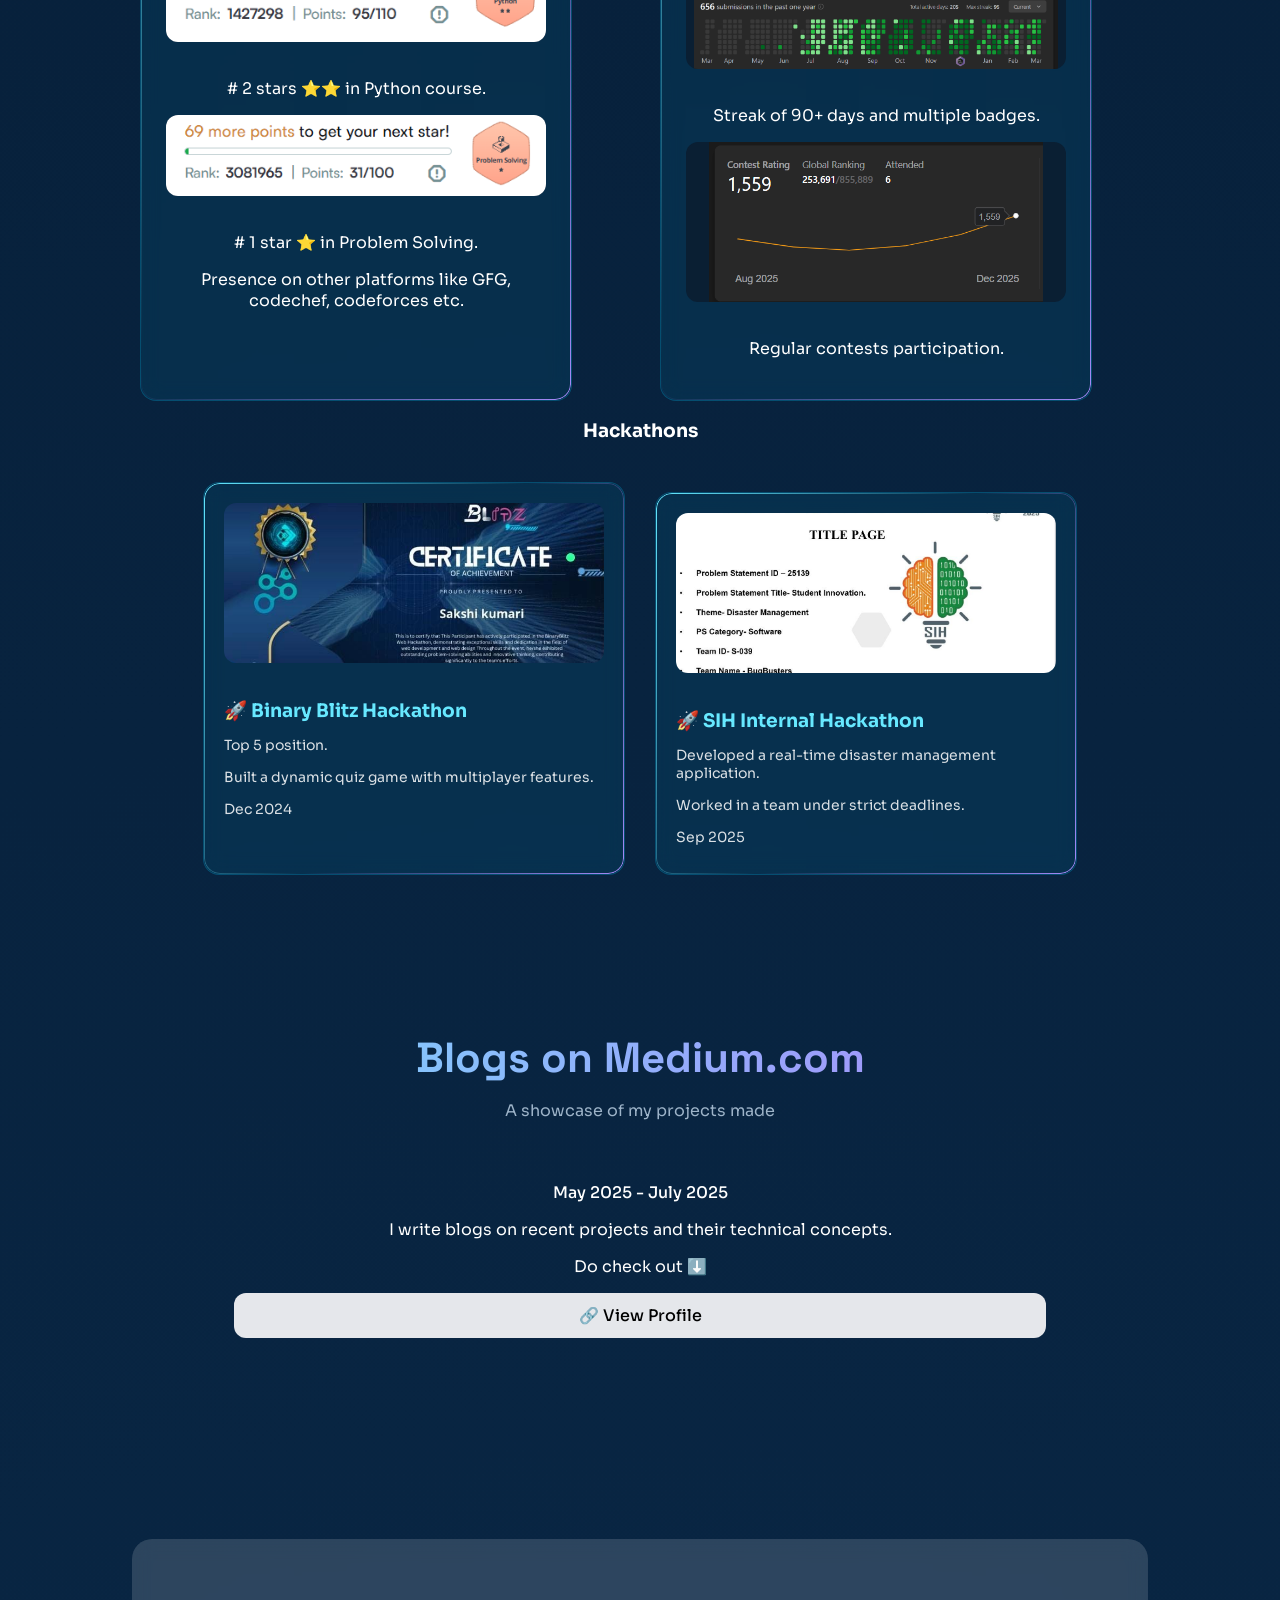
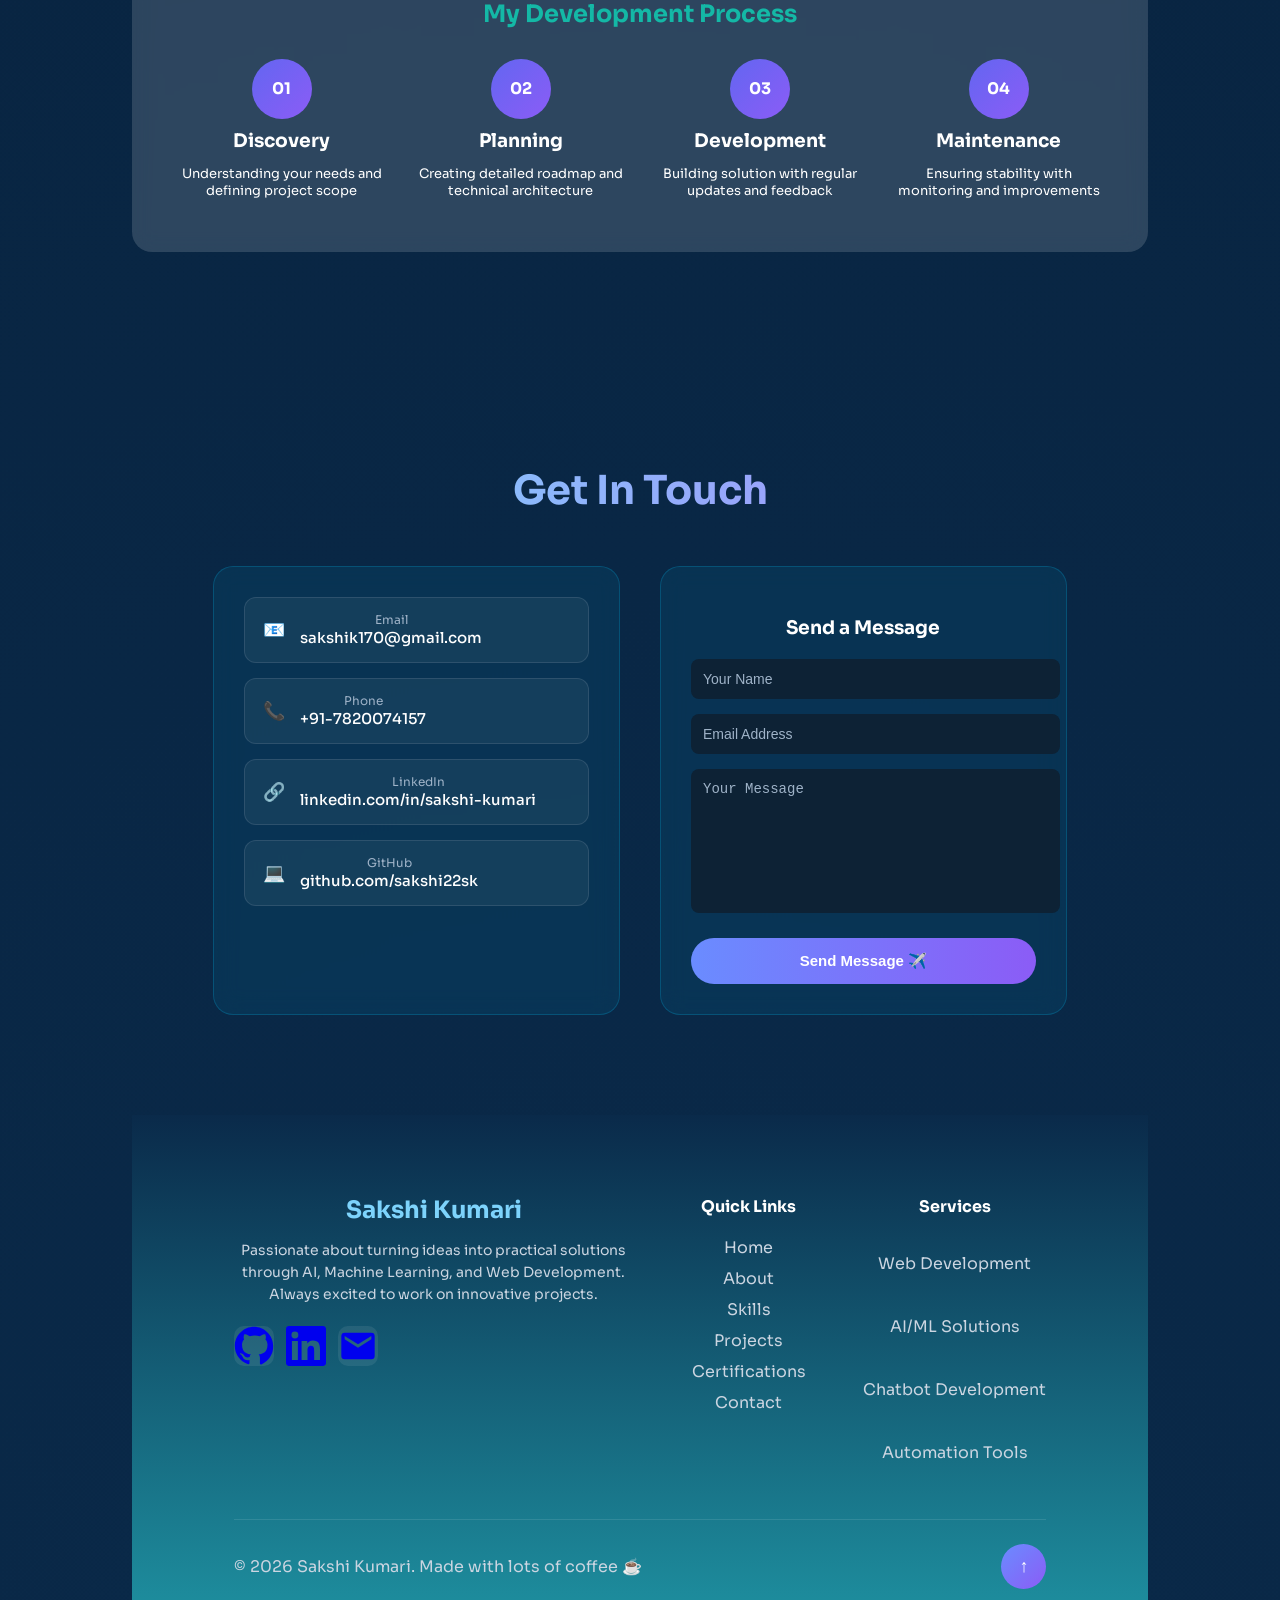
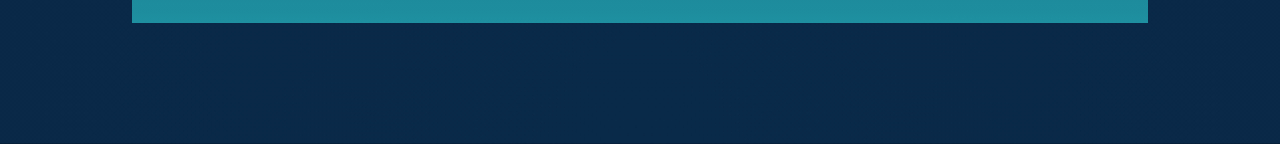
==== commit 591988aa: "Change commented image source in index.html Updated the commented image source from 'cv.png' to 'cv." ====
--- a/index.html
+++ b/index.html
@@ -175,7 +175,7 @@
 </div>
 
 
-<!-- <img src="cv.png" class="lpu-logo" alt="LPU Logo" style="padding-left: 410px; width: 700px; display:center"> -->
+<!-- <img src="cv.jpeg" class="lpu-logo" alt="LPU Logo" style="padding-left: 410px; width: 700px; display:center"> -->
 
 <img src="cv.png" class="resume-image" alt="Resume">
 
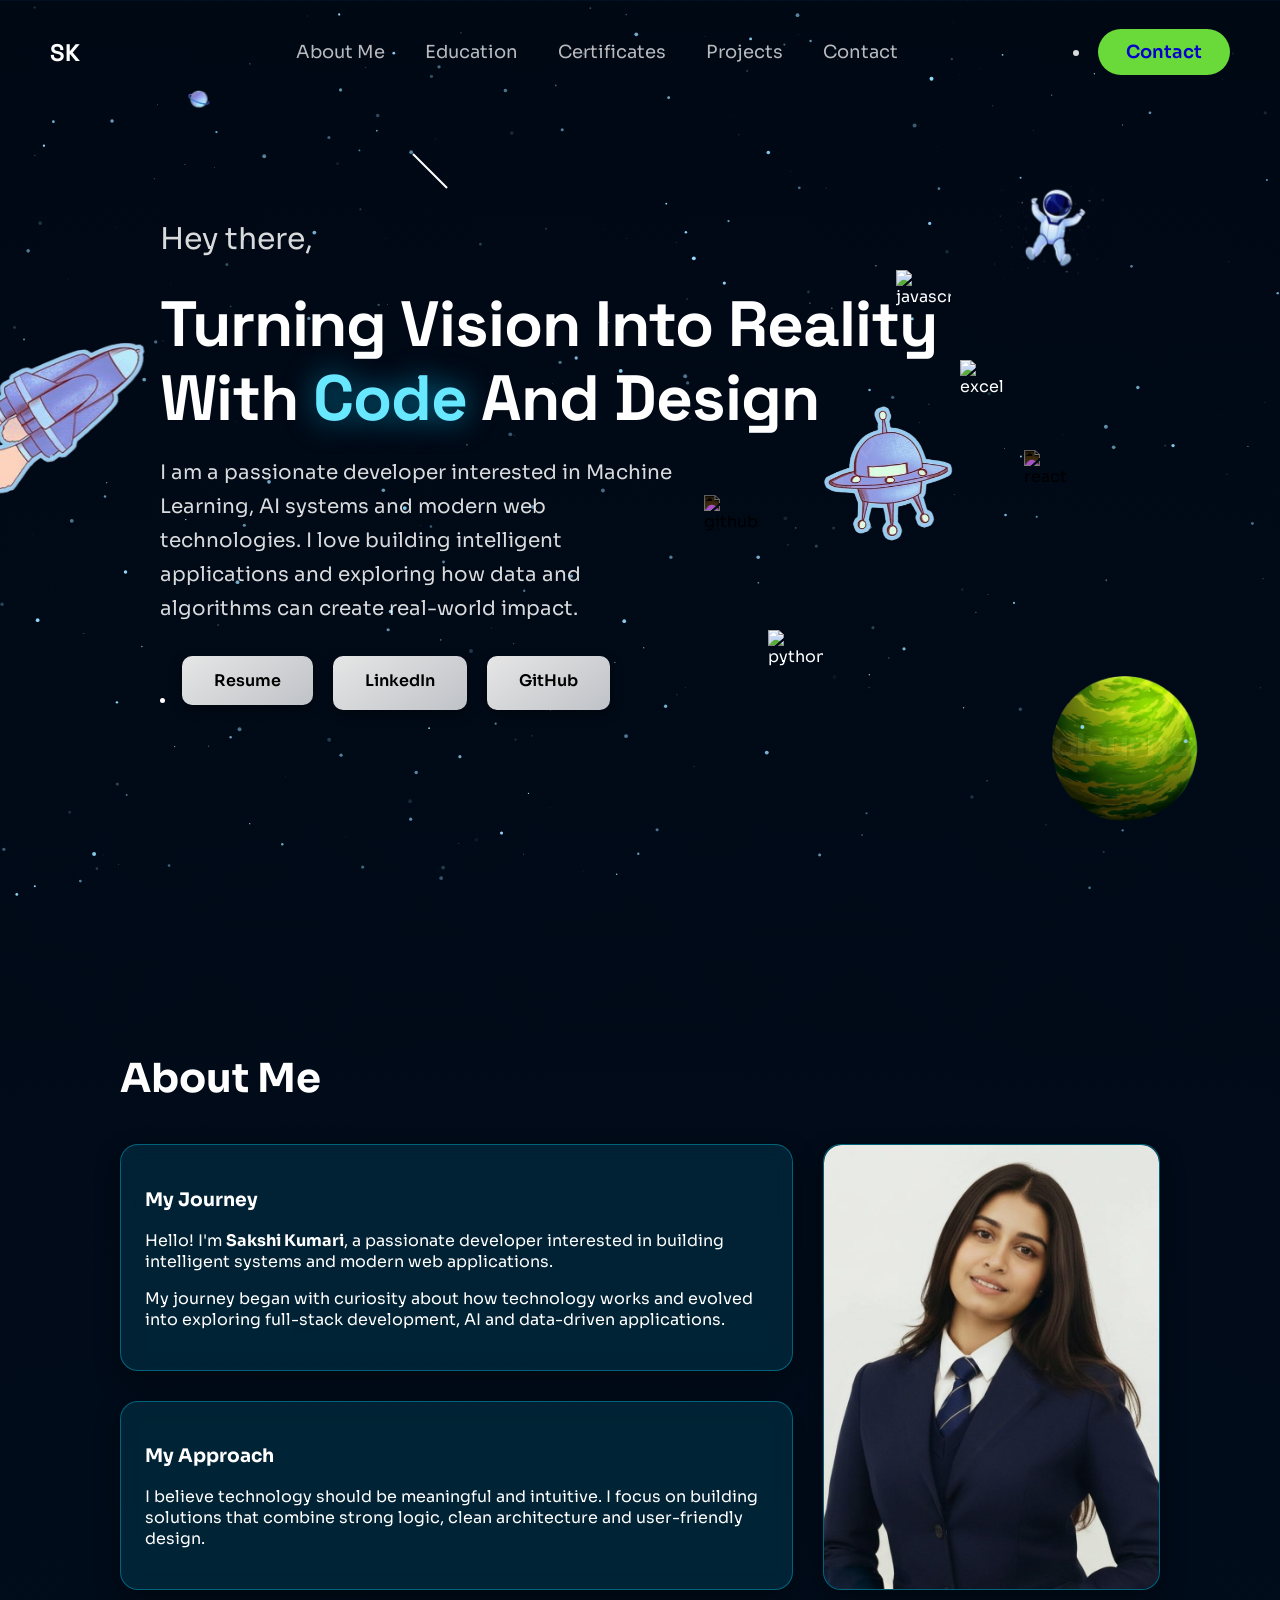
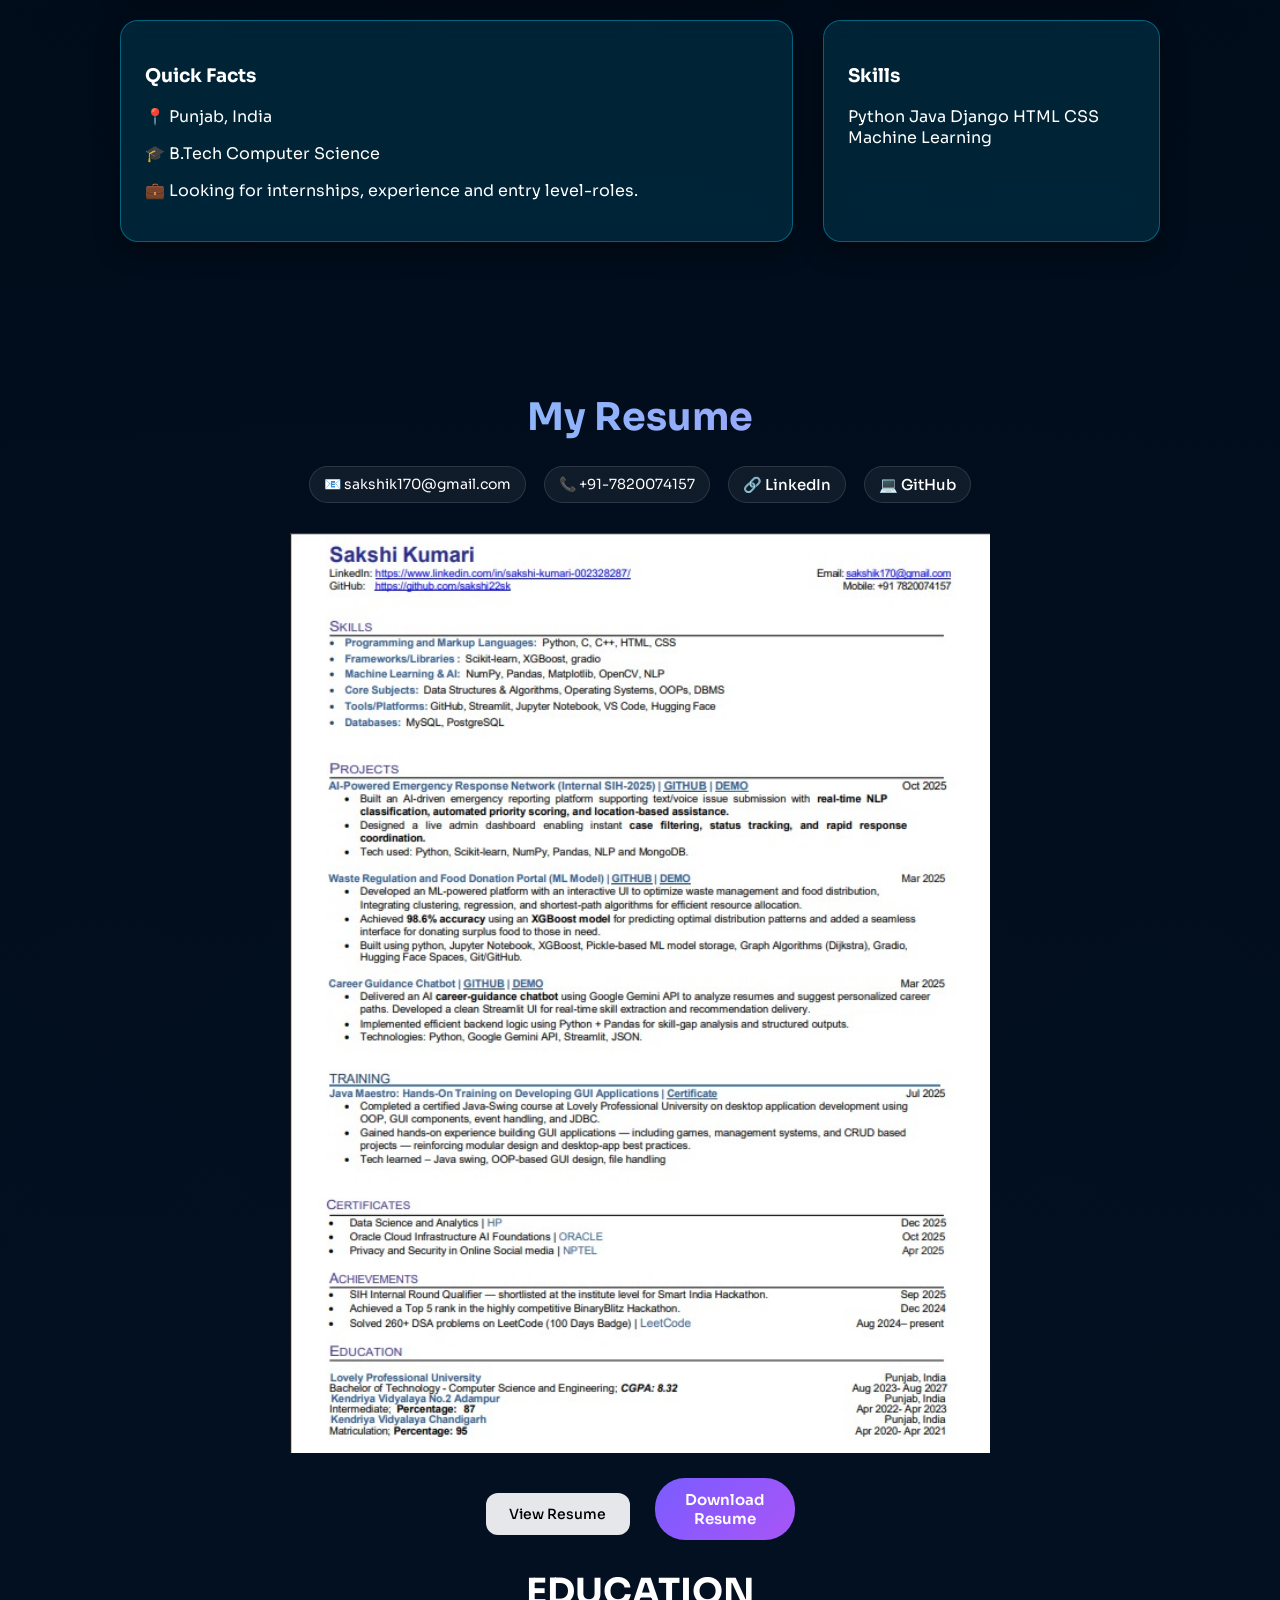
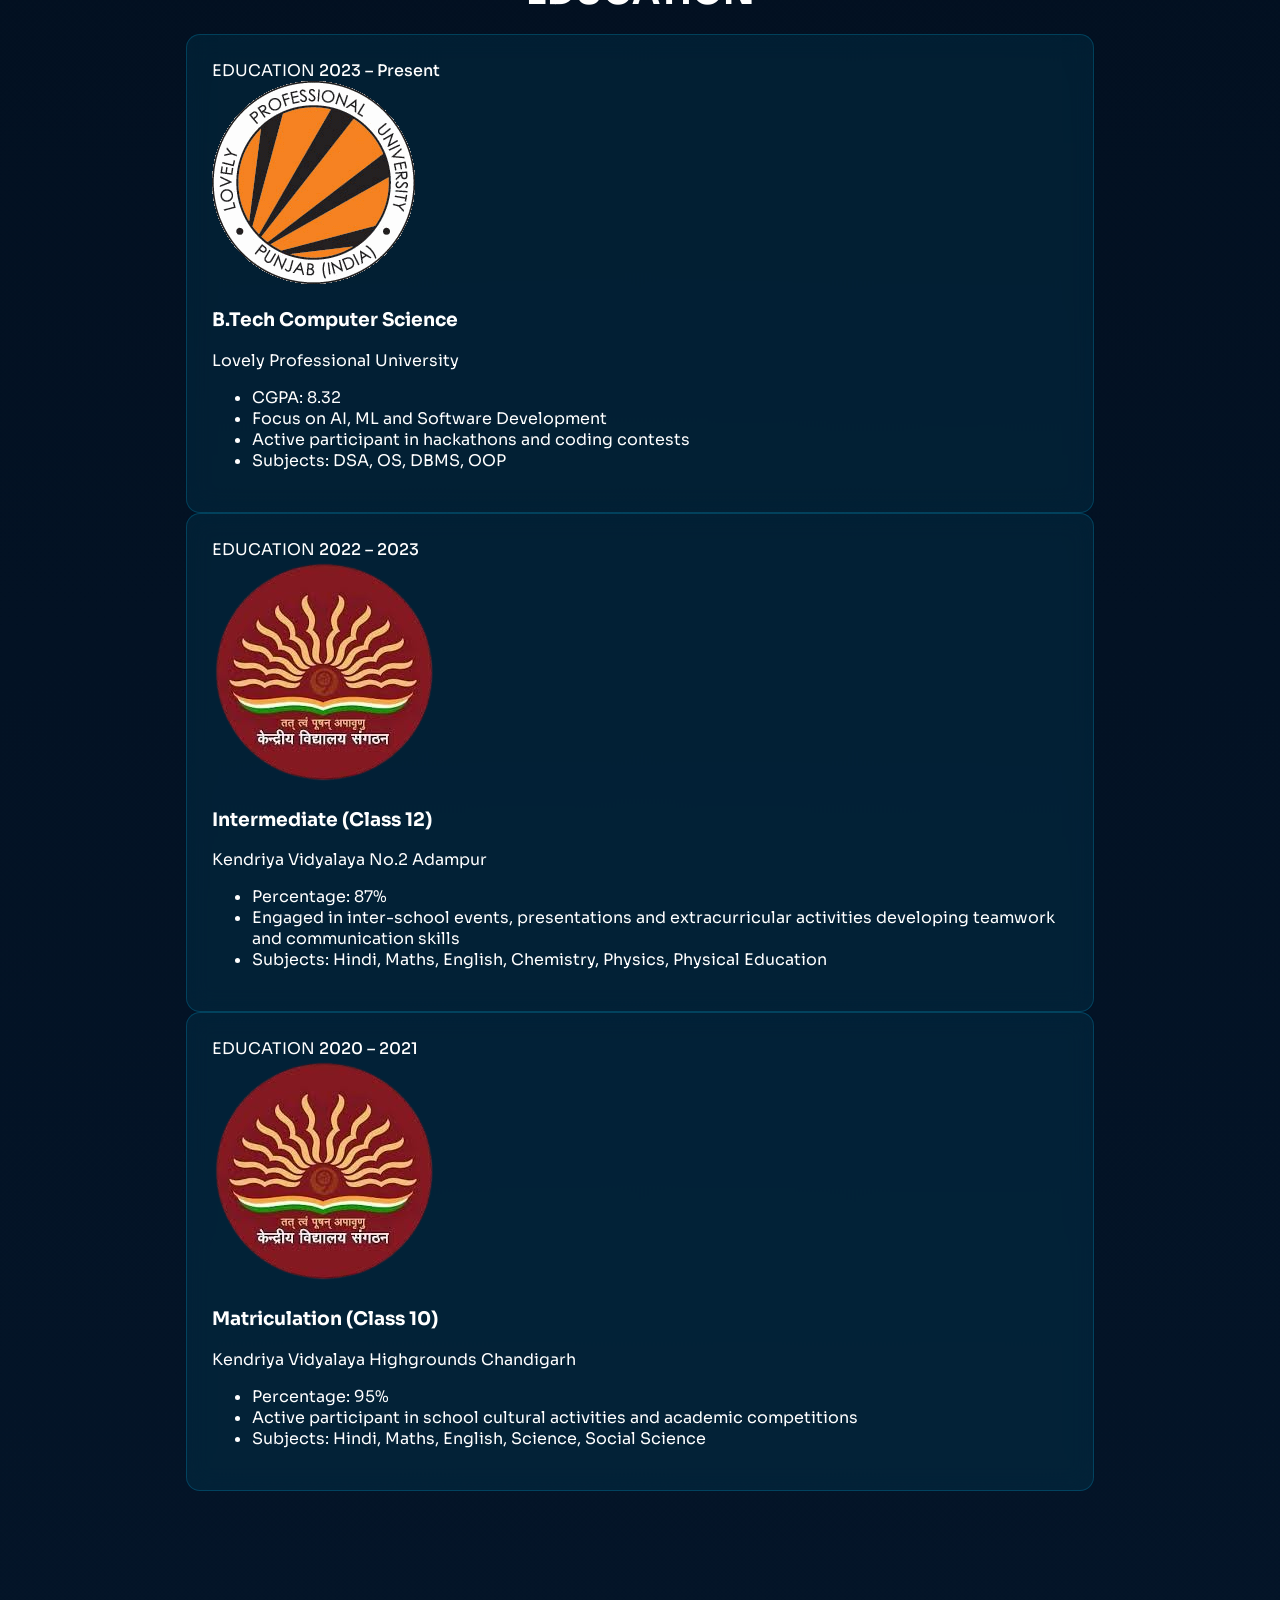
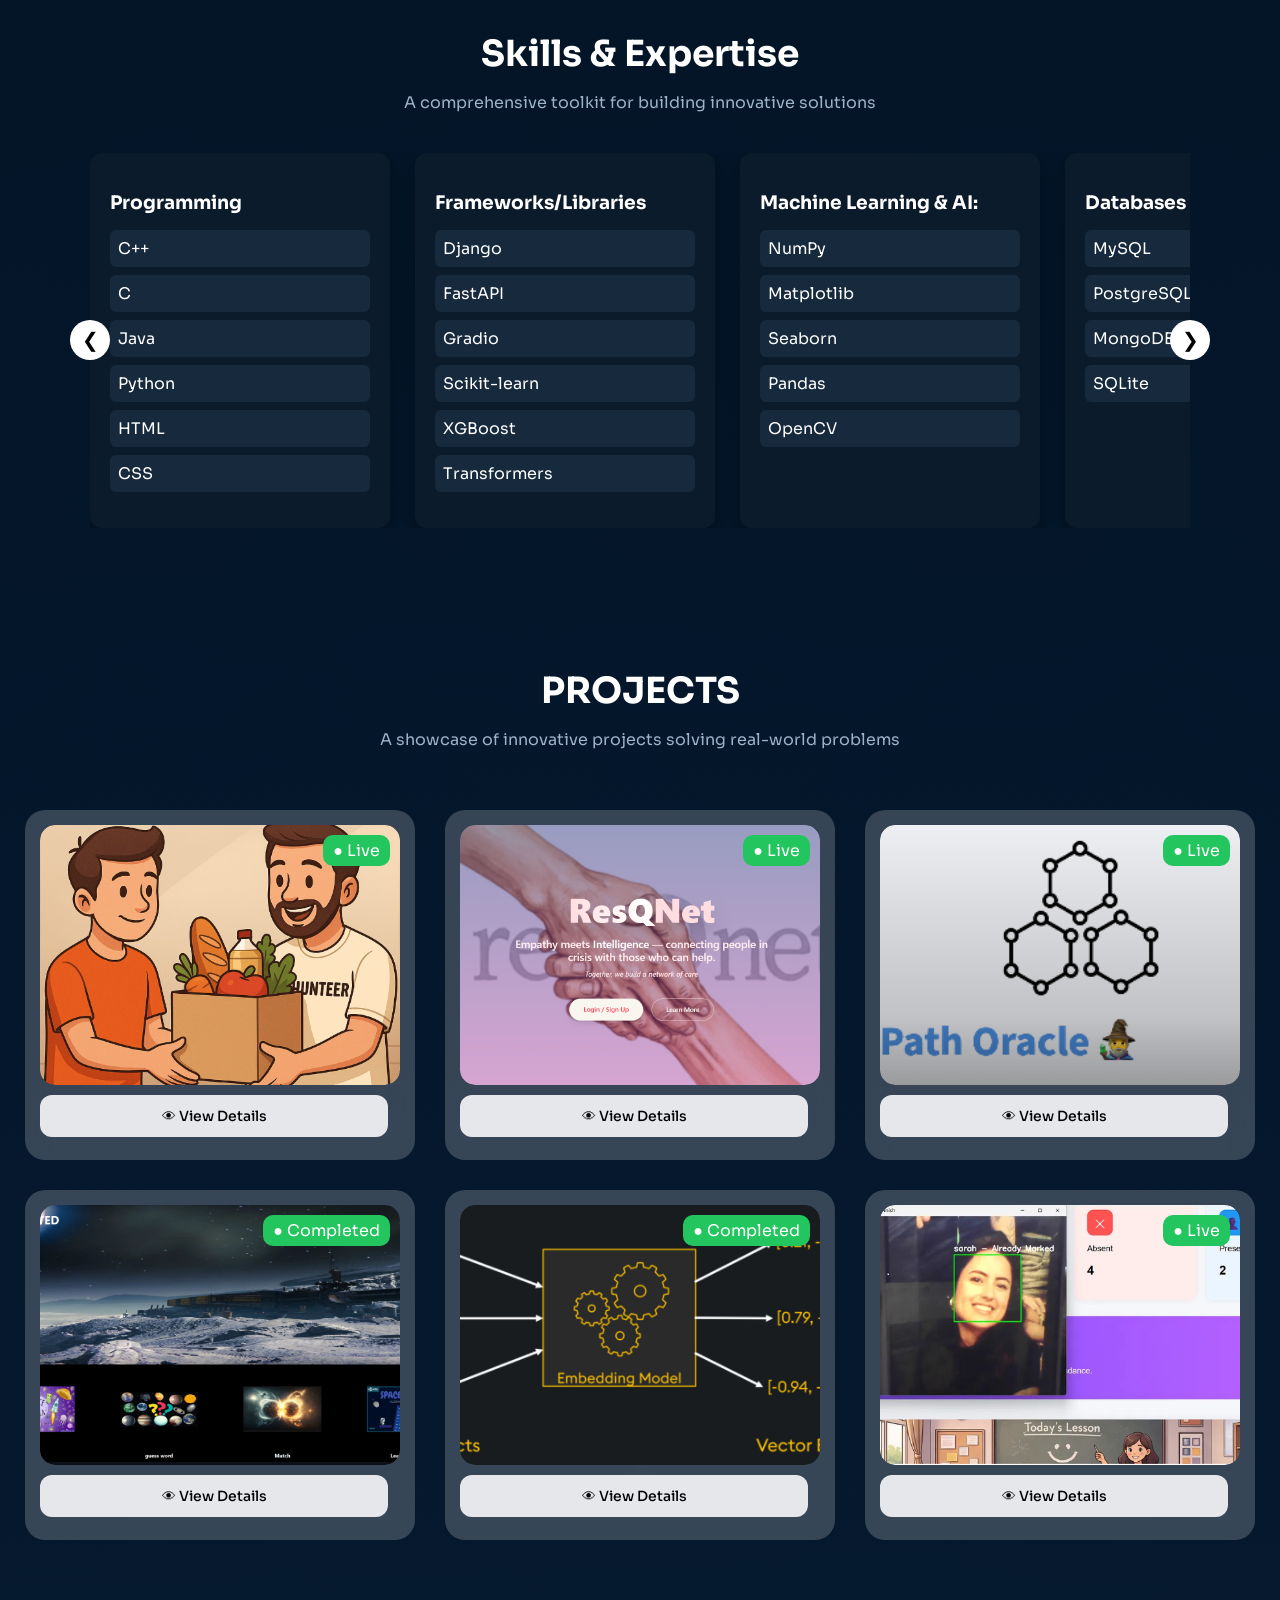
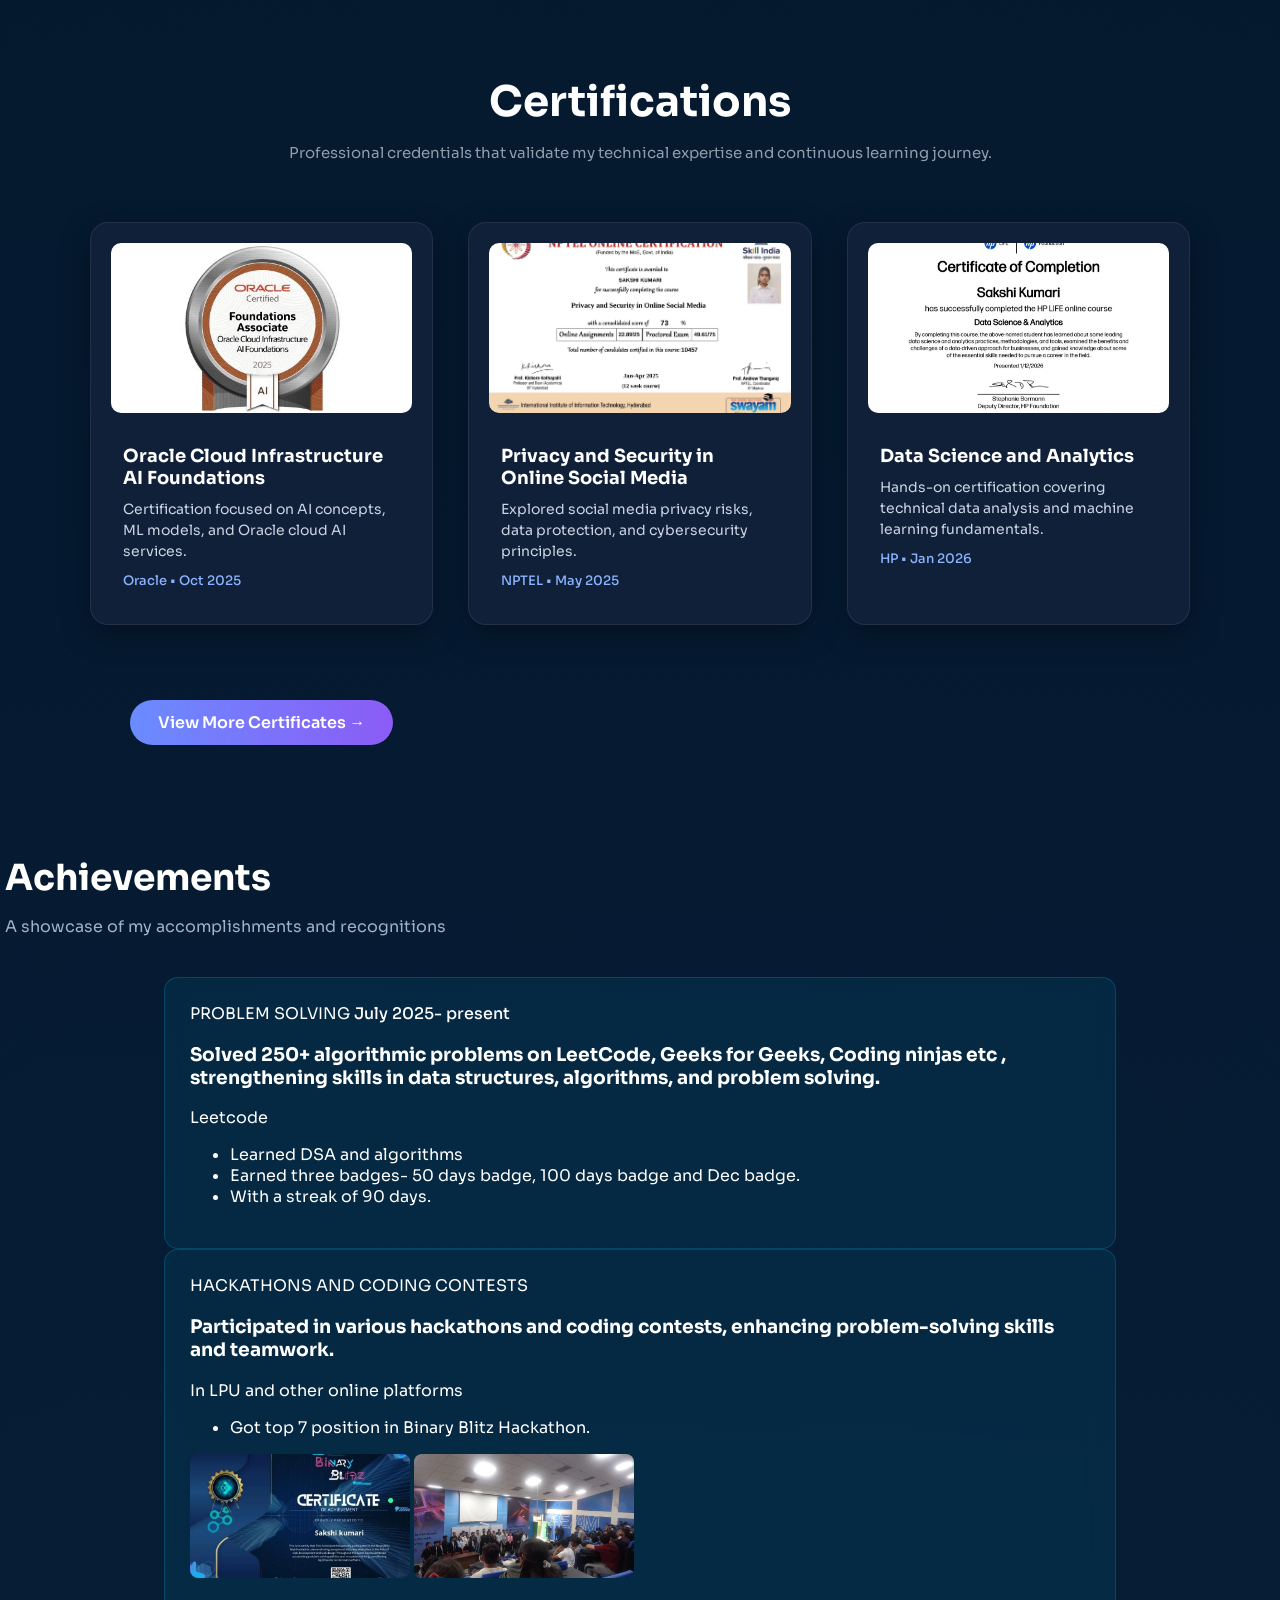
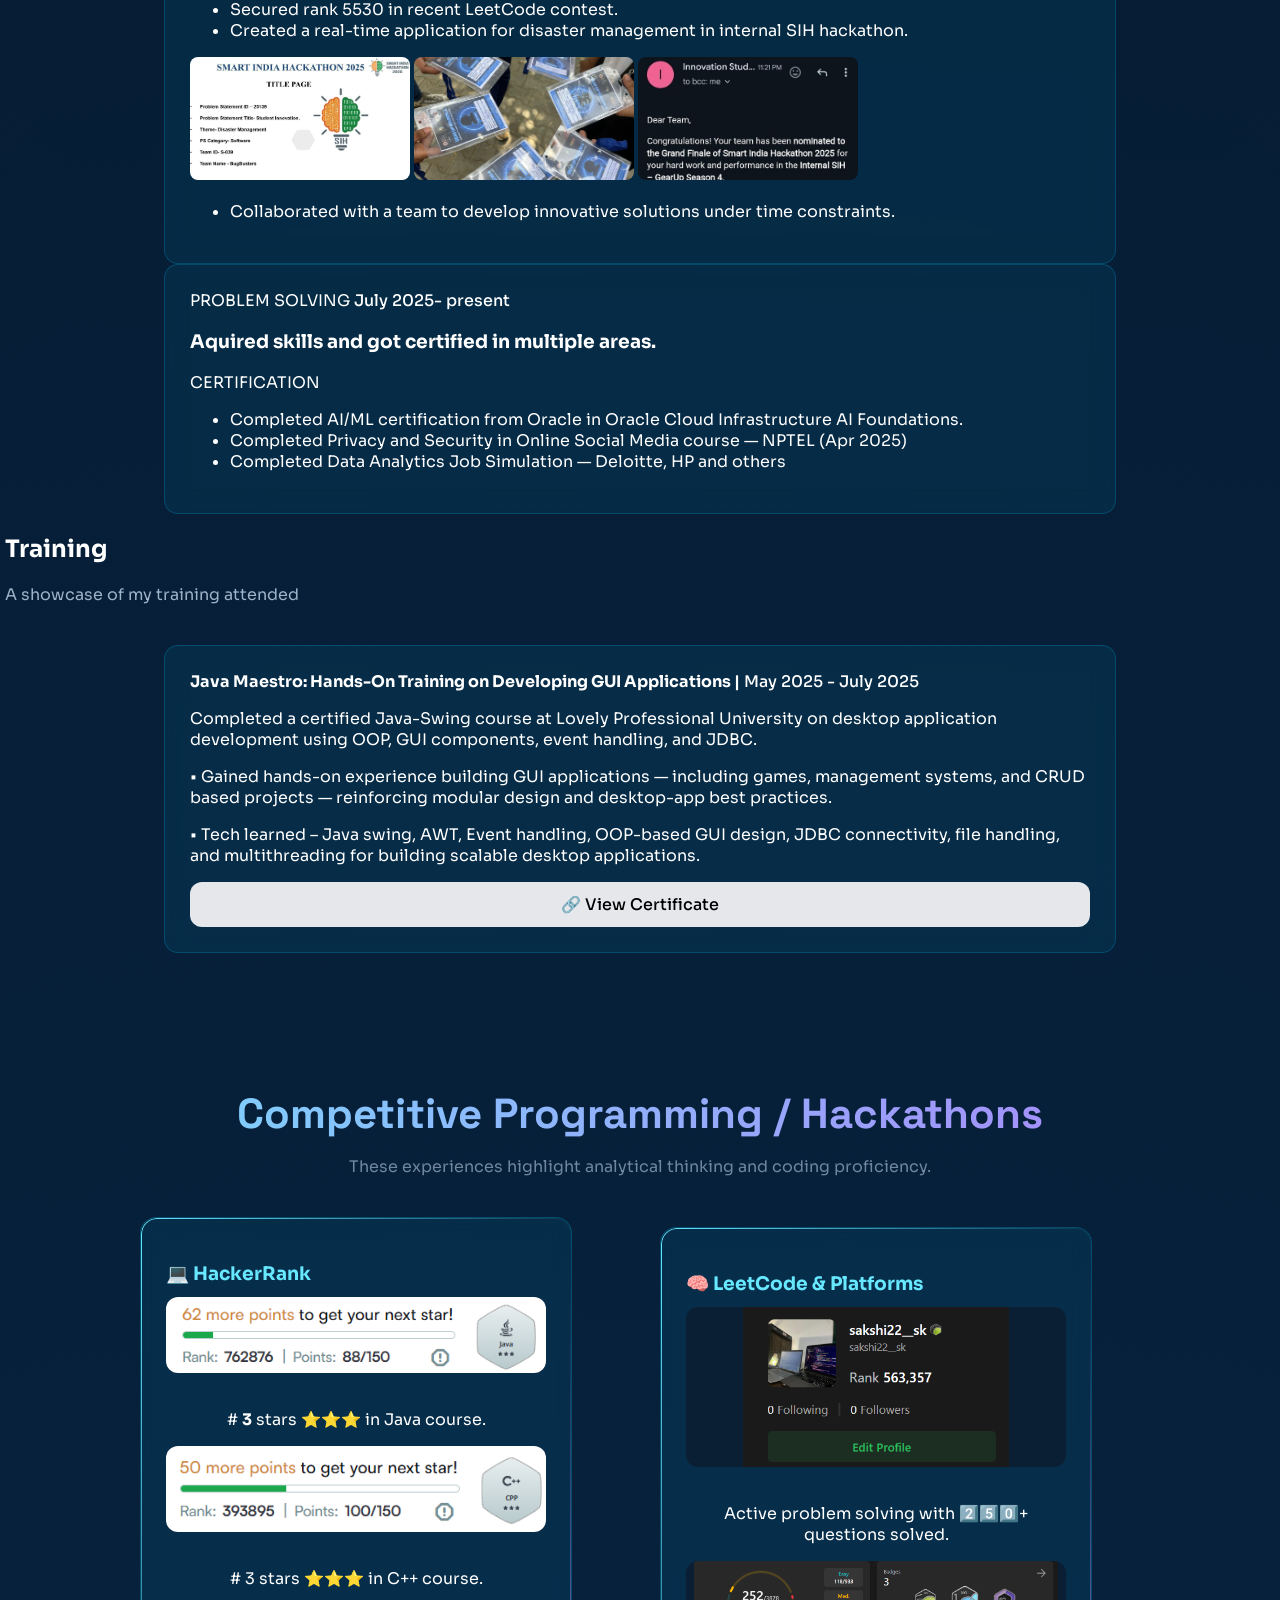
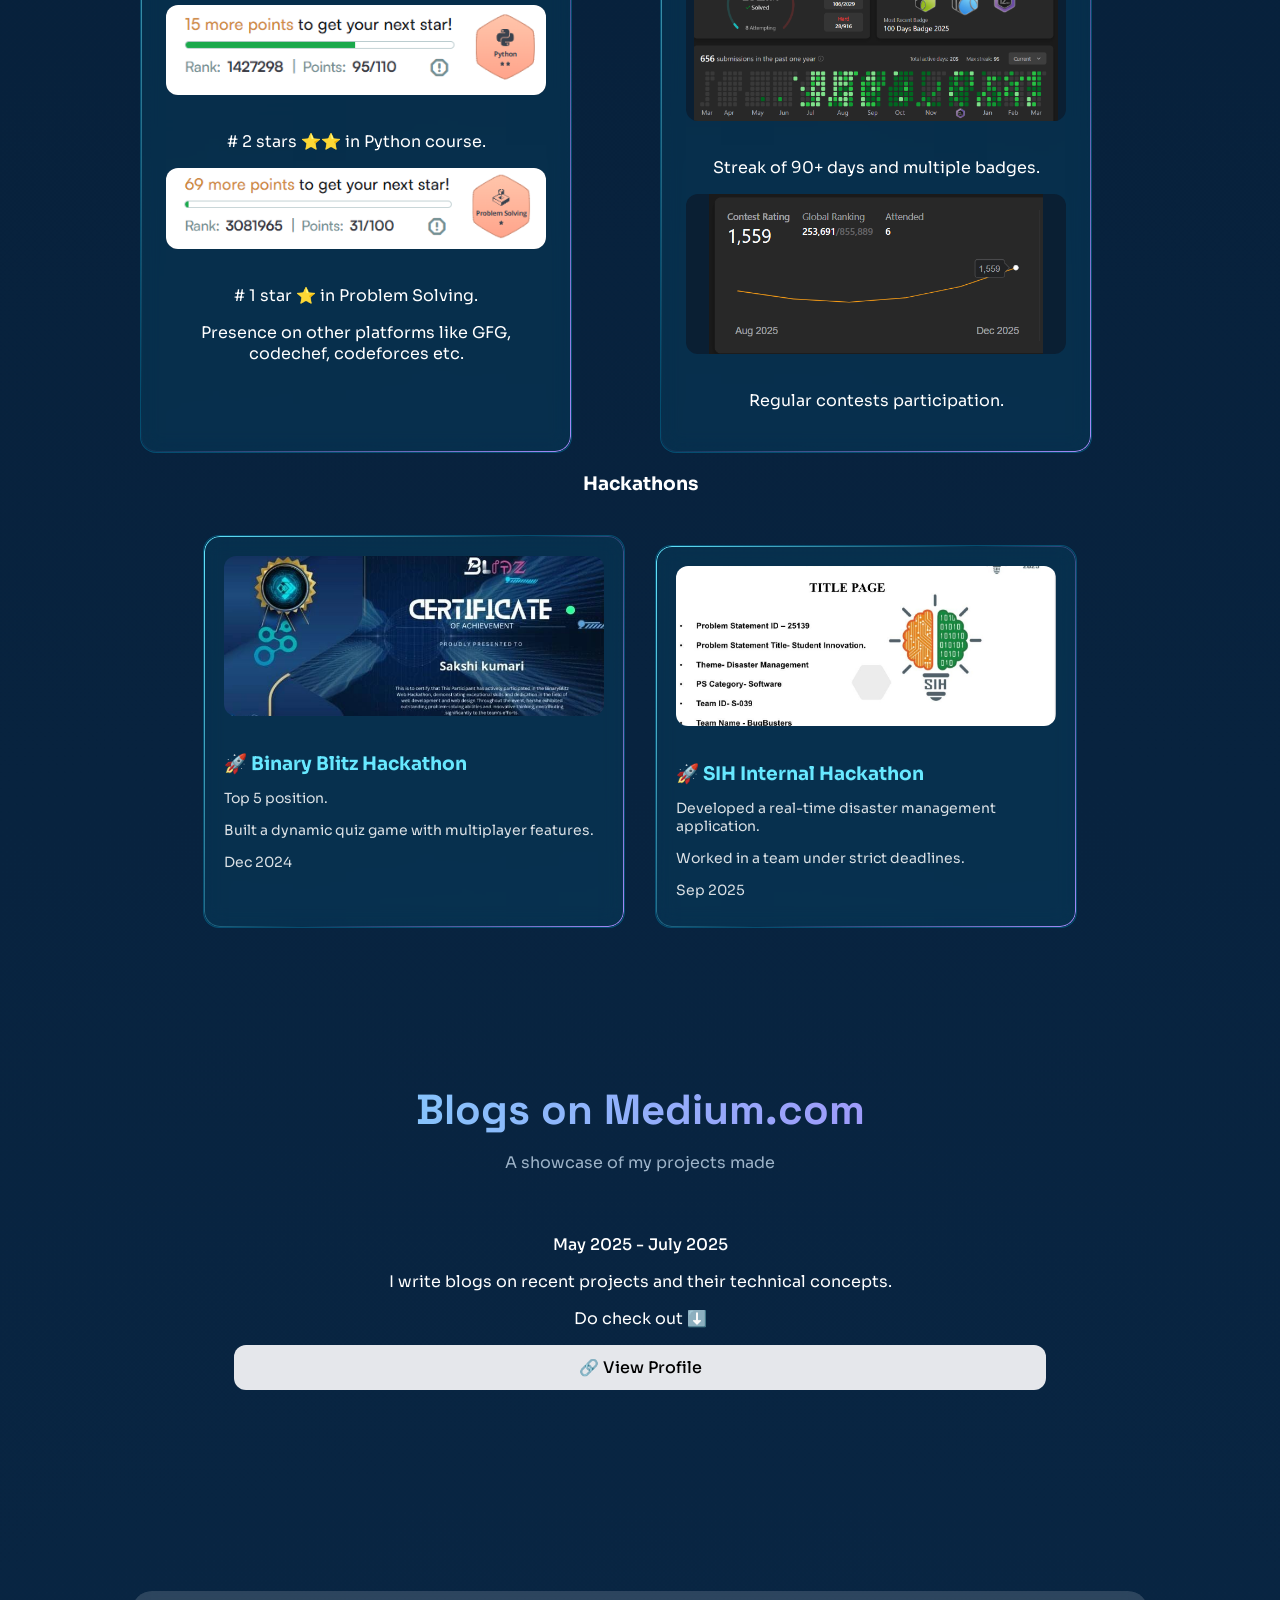
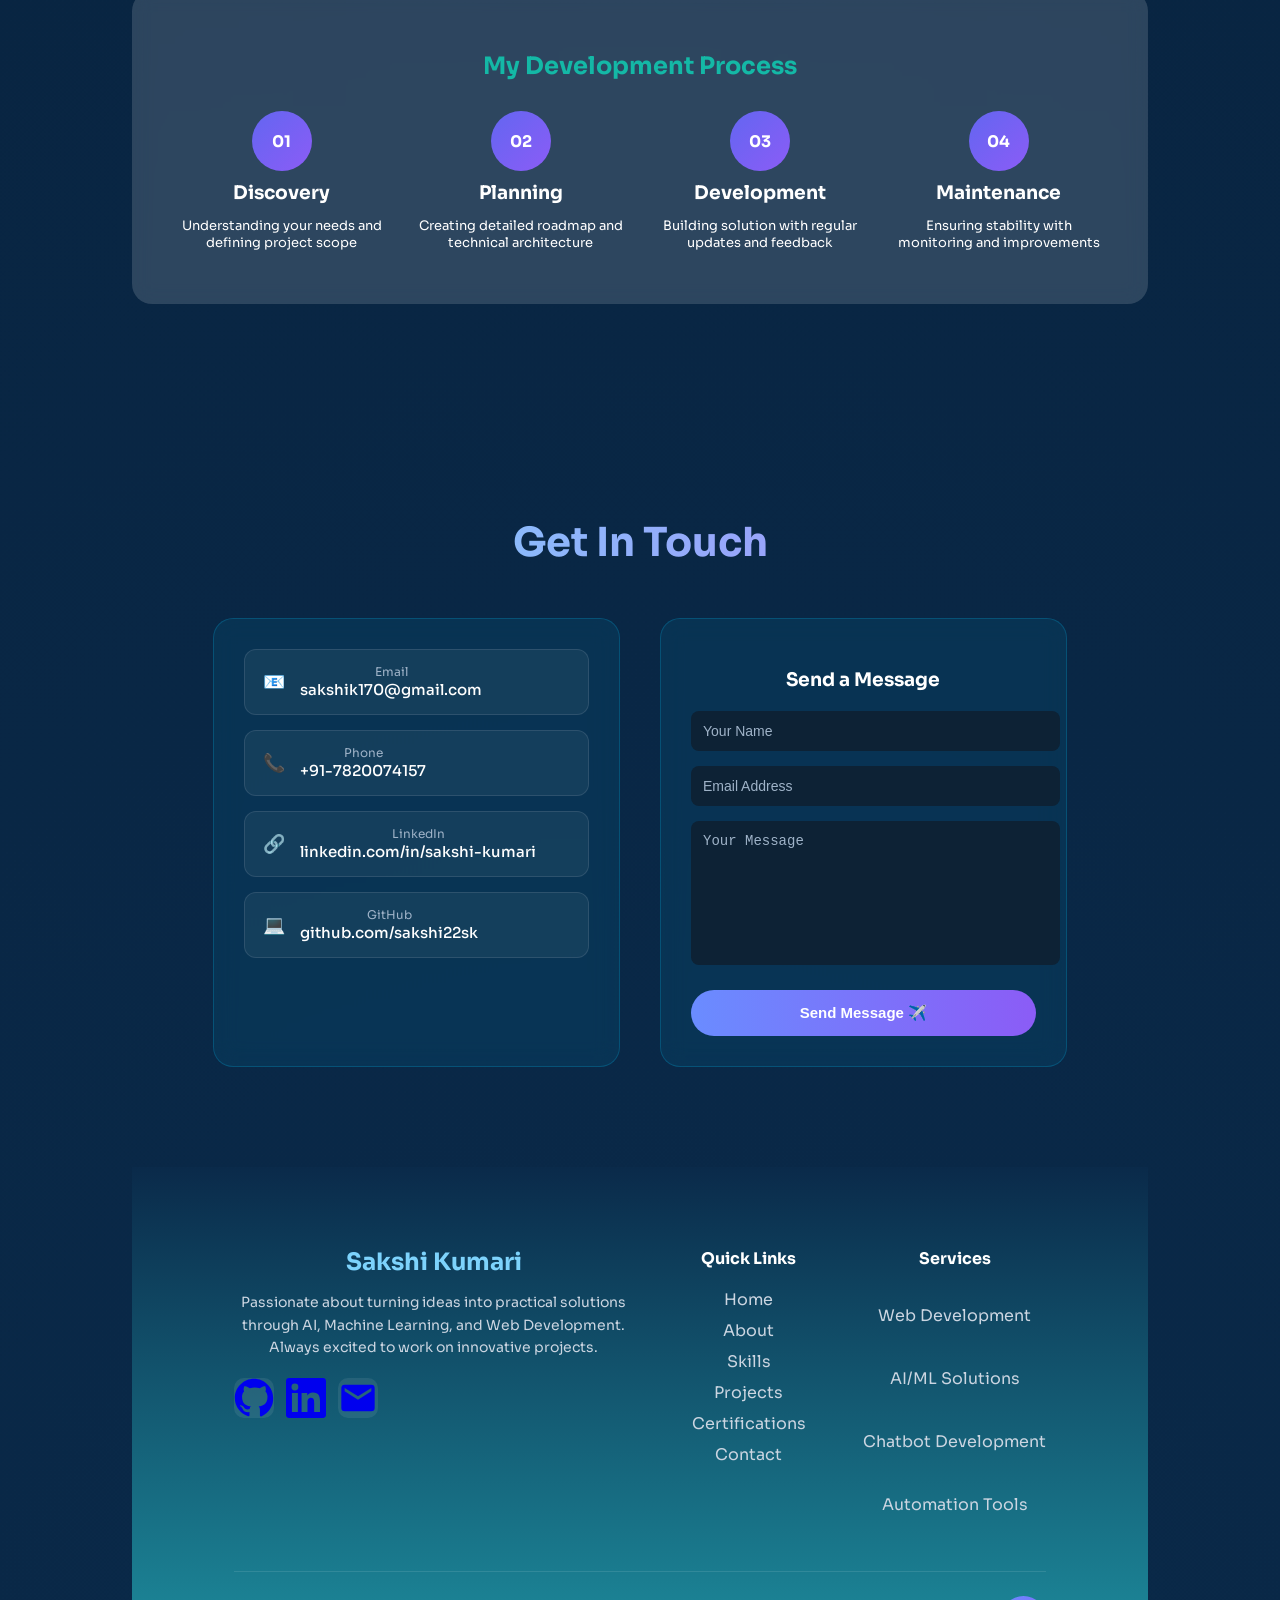
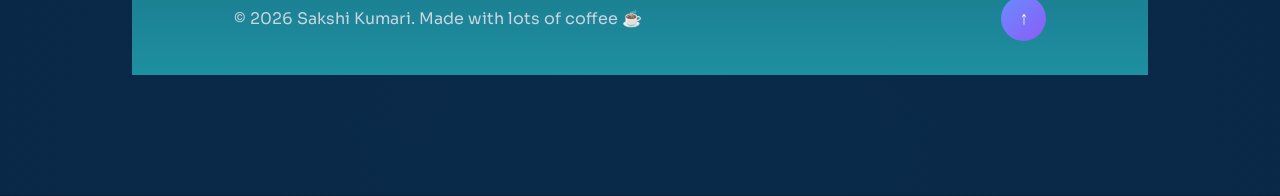
==== commit ae13a941: "Update index.html" ====
--- a/index.html
+++ b/index.html
@@ -174,10 +174,14 @@
 </span>
 </div>
 
-
+<img 
+  src="cv.jpeg" 
+  class="resume-image" 
+  alt="Resume" 
+  style="display: block; margin: 0 auto; width: 700px;"
+>
 <!-- <img src="cv.jpeg" class="lpu-logo" alt="LPU Logo" style="padding-left: 410px; width: 700px; display:center"> -->
 
-<img src="cv.png" class="resume-image" alt="Resume">
 
 
   
